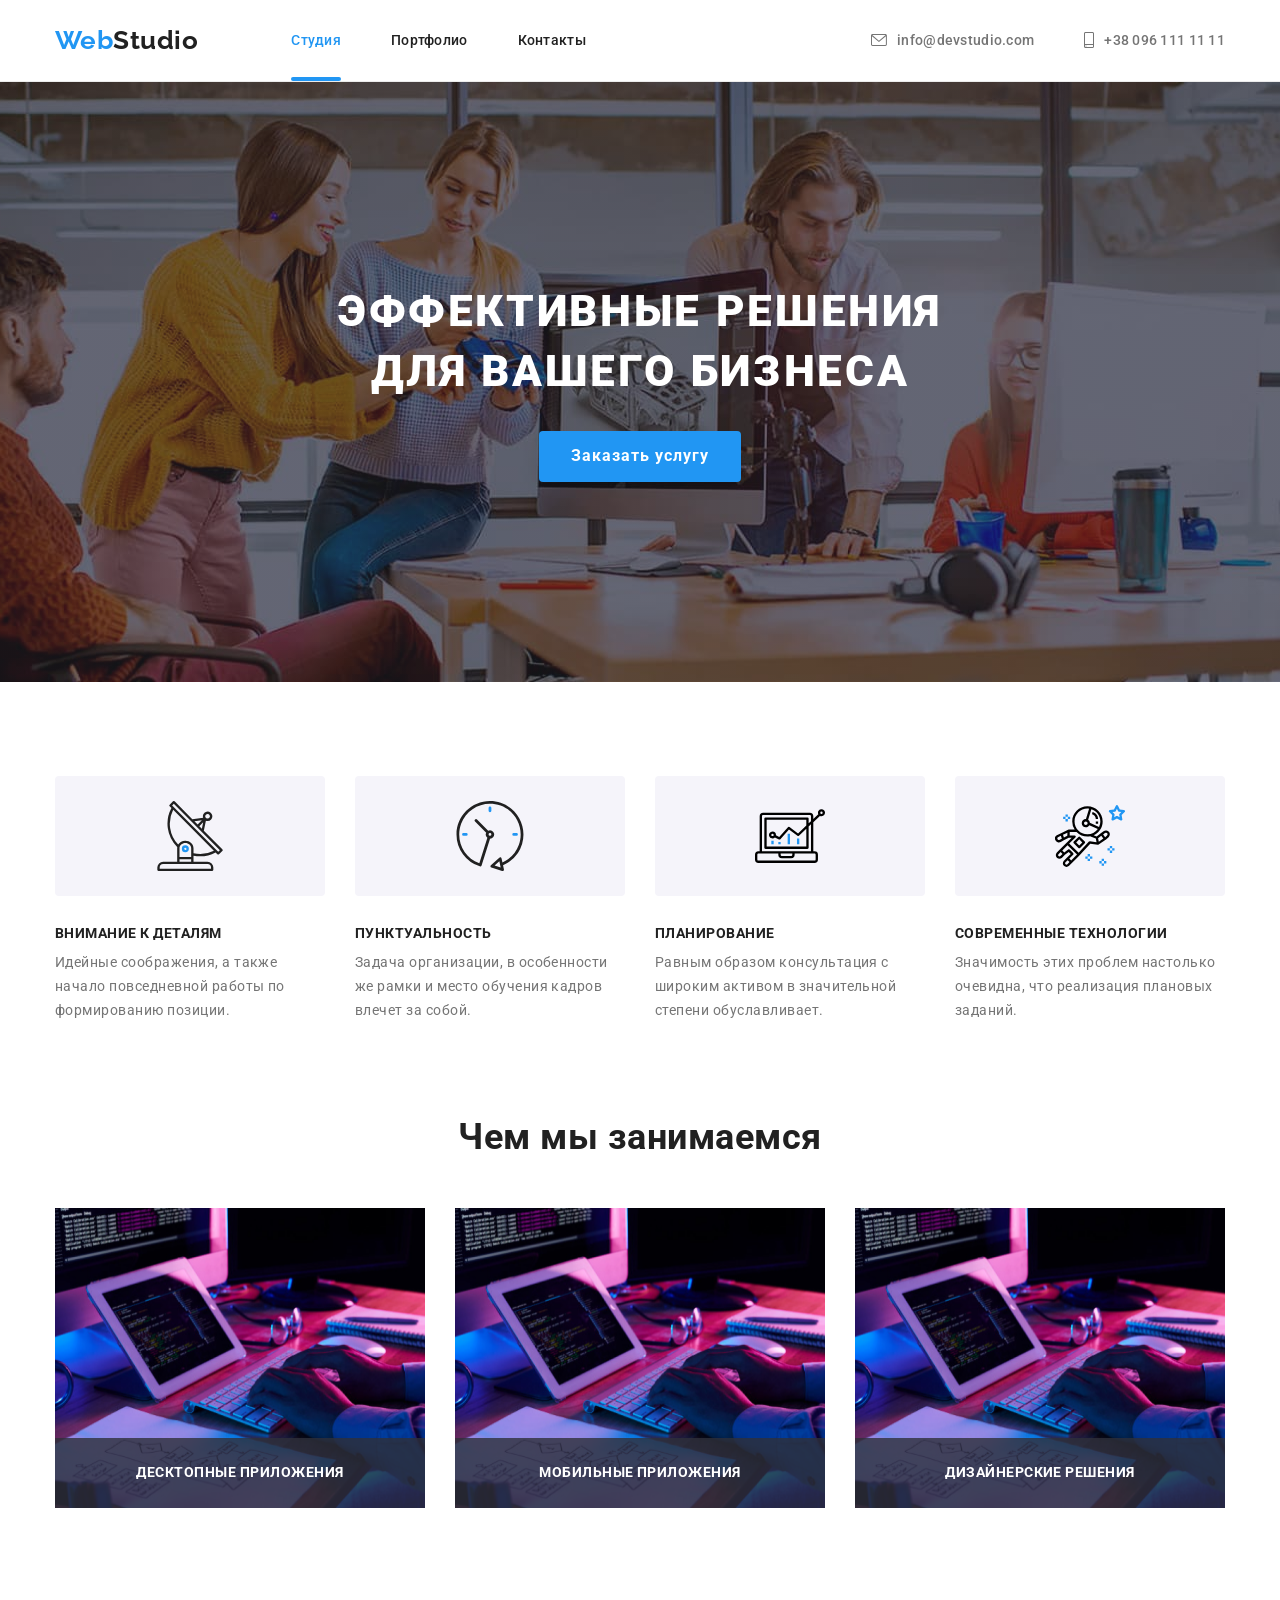
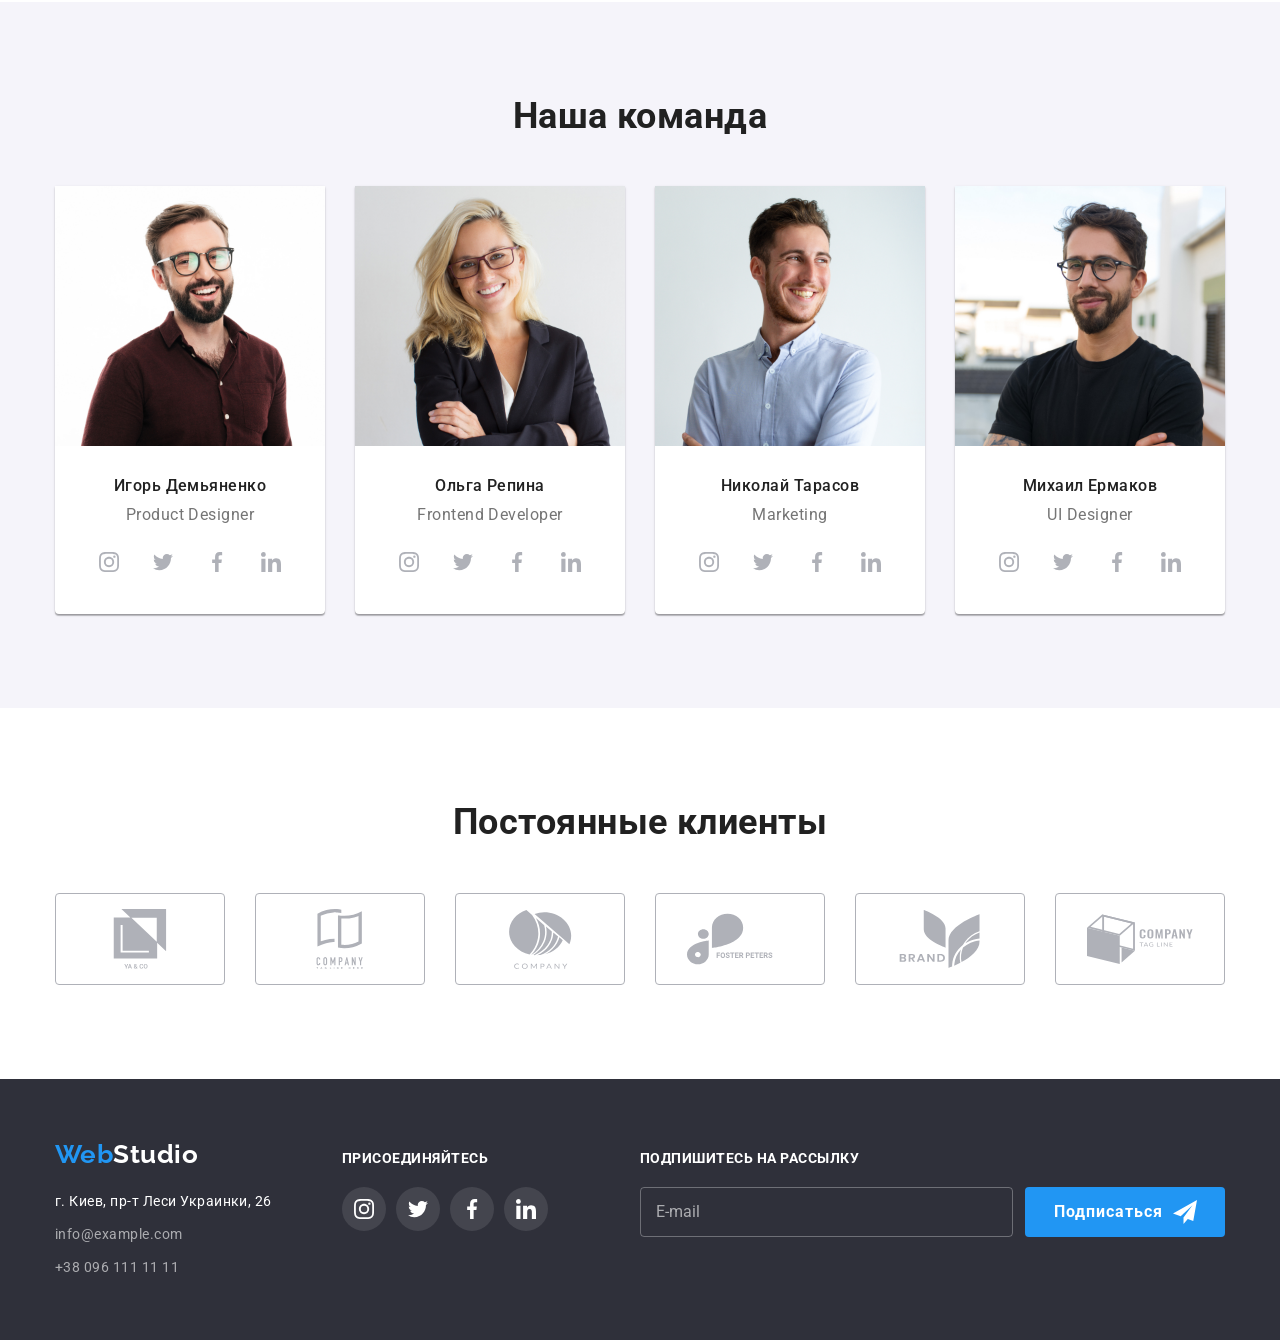
==== index.html @ 8e8881bb "Initial commit" ====
<!DOCTYPE html>
<html lang="ru">
  <head>
    <meta charset="UTF-8" />
    <meta http-equiv="X-UA-Compatible" content="IE=edge" />
    <meta name="viewport" content="width=device-width, initial-scale=1.0" />
    <title>Web Studio</title>
    <link rel="preconnect" href="https://fonts.googleapis.com" />
    <link rel="preconnect" href="https://fonts.gstatic.com" crossorigin />
    <link
      href="https://fonts.googleapis.com/css2?family=Raleway:wght@700&family=Roboto:wght@400;500;700;900&display=swap"
      rel="stylesheet"
    />
    <!-- Стили modern-normalize -->
    <link
      rel="stylesheet"
      href="https://cdnjs.cloudflare.com/ajax/libs/modern-normalize/1.1.0/modern-normalize.min.css"
      integrity="sha512-wpPYUAdjBVSE4KJnH1VR1HeZfpl1ub8YT/NKx4PuQ5NmX2tKuGu6U/JRp5y+Y8XG2tV+wKQpNHVUX03MfMFn9Q=="
      crossorigin="anonymous"
      referrerpolicy="no-referrer"
    />
    <!-- Мои стили -->
    <link rel="stylesheet" href="./css/styles.css" />
  </head>
  <body>
    <!-- Верхняя линия -->
    <header class="header">
      <div class="container top-line">
        <nav class="nav-list">
          <a href="./index.html" class="logo link"
            ><span class="logo-accent">Web</span>Studio</a
          >
          <ul class="site-nav">
            <li class="list site-nav-item">
              <a href="./index.html" target="_self" class="link-current link"
                >Студия</a
              >
            </li>
            <li class="list site-nav-item">
              <a href="./portfolio.html" target="_self" class="link link-text"
                >Портфолио</a
              >
            </li>
            <li class="list site-nav-item">
              <a href="" class="link link-text">Контакты</a>
            </li>
          </ul>
        </nav>

        <ul class="contact-list">
          <li class="list contact-item">
            <a href="mailto:info@devstudio.com" class="contact-link link">
              <svg class="contact-envelope">
                <use
                  href="./images/icons.svg/symbol-defs.svg#icon-envelope"
                ></use>
              </svg>
              info@devstudio.com</a
            >
          </li>
          <li class="list contact-item">
            <a href="tel:+380961111111" class="contact-link link">
              <svg class="contact-smartphone">
                <use
                  href="./images/icons.svg/symbol-defs.svg#icon-smartphone"
                ></use>
              </svg>
              +38 096 111 11 11</a
            >
          </li>
        </ul>
      </div>
    </header>

    <main>
      <!-- Герой -->
      <section class="hero">
        <div class="container">
          <h1 class="hero-title">
            Эффективные решения<br />
            для вашего бизнеса
          </h1>
          <button data-modal-open type="button" class="button-accent">
            Заказать услугу
          </button>
        </div>
      </section>

      <!-- Особенности -->
      <section class="feature section">
        <div class="container">
          <h2 class="visually-hidden" aria-hidden="true" tabindex="-1">
            Особенности
          </h2>

          <ul class="feature-list">
            <li class="list">
              <div class="feature-thumb">
                <svg class="feature-icon">
                  <use
                    href="./images/icons.svg/symbol-defs.svg#icon-antenna"
                  ></use>
                </svg>
              </div>
              <h3 class="feature-title">Внимание к деталям</h3>
              <p class="feature-text">
                Идейные соображения, а также начало повседневной работы по
                формированию позиции.
              </p>
            </li>
            <li class="list">
              <div class="feature-thumb">
                <svg class="feature-icon">
                  <use
                    href="./images/icons.svg/symbol-defs.svg#icon-clock"
                  ></use>
                </svg>
              </div>
              <h3 class="feature-title">Пунктуальность</h3>
              <p class="feature-text">
                Задача организации, в особенности же рамки и место обучения
                кадров влечет за собой.
              </p>
            </li>
            <li class="list">
              <div class="feature-thumb">
                <svg class="feature-icon">
                  <use
                    href="./images/icons.svg/symbol-defs.svg#icon-diagram"
                  ></use>
                </svg>
              </div>
              <h3 class="feature-title">Планирование</h3>
              <p class="feature-text">
                Равным образом консультация с широким активом в значительной
                степени обуславливает.
              </p>
            </li>
            <li class="list">
              <div class="feature-thumb">
                <svg class="feature-icon">
                  <use
                    href="./images/icons.svg/symbol-defs.svg#icon-astronaut"
                  ></use>
                </svg>
              </div>
              <h3 class="feature-title">Современные технологии</h3>
              <p class="feature-text">
                Значимость этих проблем настолько очевидна, что реализация
                плановых заданий.
              </p>
            </li>
          </ul>
        </div>
      </section>

      <!-- Чем мы занимаемся -->
      <section class="example section">
        <div class="container">
          <h2 class="section-title">Чем мы занимаемся</h2>
          <ul class="example-list">
            <li class="list example-thumbs">
              <div class="example-wrapper">
                <img
                  src="./images/programming.png"
                  alt="програмирование кода на компьютере"
                  width="370"
                  height="300"
                />
                <p class="example-txt">Десктопные приложения</p>
              </div>
            </li>

            <li class="list">
              <div class="example-wrapper">
                <img
                  src="./images/programming.png"
                  alt="програмирование кода на компьютере"
                  width="370"
                  height="300"
                />
                <p class="example-txt">Мобильные приложения</p>
              </div>
            </li>

            <li class="list">
              <div class="example-wrapper">
                <img
                  src="./images/programming.png"
                  alt="програмирование кода на компьютере"
                  width="370"
                  height="300"
                />
                <p class="example-txt">Дизайнерские решения</p>
              </div>
            </li>
          </ul>
        </div>
      </section>

      <!-- Наша команда -->
      <section class="team section">
        <div class="container">
          <h2 class="section-title">Наша команда</h2>
          <ul class="team-list">
            <li class="list team-item">
              <img
                src="./images/igor.jpg"
                alt="фото Игорь Демьяненко"
                width="270"
              />
              <div class="team-wrapper">
                <h3 class="team-title">Игорь Демьяненко</h3>
                <p lang="en" class="team-text">Product Designer</p>
                <ul class="social">
                  <li class="list social-list">
                    <a href="" class="link social-link" aria-label="instagram">
                      <svg class="social-icon">
                        <use
                          href="./images/icons.svg/symbol-defs.svg#icon-instagram"
                        ></use>
                      </svg>
                    </a>
                  </li>

                  <li class="list social-list">
                    <a href="" class="link social-link" aria-label="twitter">
                      <svg class="social-icon">
                        <use
                          href="./images/icons.svg/symbol-defs.svg#icon-twitter"
                        ></use>
                      </svg>
                    </a>
                  </li>

                  <li class="list social-list">
                    <a href="" class="link social-link" aria-label="facebook">
                      <svg class="social-icon">
                        <use
                          href="./images/icons.svg/symbol-defs.svg#icon-facebook"
                        ></use>
                      </svg>
                    </a>
                  </li>

                  <li class="list social-list">
                    <a href="" class="link social-link" aria-label="linkedin">
                      <svg class="social-icon">
                        <use
                          href="./images/icons.svg/symbol-defs.svg#icon-linkedin"
                        ></use>
                      </svg>
                    </a>
                  </li>
                </ul>
              </div>
            </li>

            <li class="list team-item">
              <img
                src="./images/olga.jpg"
                alt="фото Ольга Репина"
                width="270"
              />
              <div class="team-wrapper">
                <h3 class="team-title">Ольга Репина</h3>
                <p lang="en" class="team-text">Frontend Developer</p>
                <ul class="social">
                  <li class="list social-list">
                    <a href="" class="link social-link" aria-label="instagram">
                      <svg class="social-icon">
                        <use
                          href="./images/icons.svg/symbol-defs.svg#icon-instagram"
                        ></use>
                      </svg>
                    </a>
                  </li>

                  <li class="list social-list">
                    <a href="" class="link social-link" aria-label="twitter">
                      <svg class="social-icon">
                        <use
                          href="./images/icons.svg/symbol-defs.svg#icon-twitter"
                        ></use>
                      </svg>
                    </a>
                  </li>

                  <li class="list social-list">
                    <a href="" class="link social-link" aria-label="facebook">
                      <svg class="social-icon">
                        <use
                          href="./images/icons.svg/symbol-defs.svg#icon-facebook"
                        ></use>
                      </svg>
                    </a>
                  </li>

                  <li class="list social-list">
                    <a href="" class="link social-link" aria-label="linkedin">
                      <svg class="social-icon">
                        <use
                          href="./images/icons.svg/symbol-defs.svg#icon-linkedin"
                        ></use>
                      </svg>
                    </a>
                  </li>
                </ul>
              </div>
            </li>

            <li class="list team-item">
              <img
                src="./images/nikolay.jpg"
                alt="фото Николай Тарасов"
                width="270"
              />
              <div class="team-wrapper">
                <h3 class="team-title">Николай Тарасов</h3>
                <p lang="en" class="team-text">Marketing</p>
                <ul class="social">
                  <li class="list social-list">
                    <a href="" class="link social-link" aria-label="instagram">
                      <svg class="social-icon">
                        <use
                          href="./images/icons.svg/symbol-defs.svg#icon-instagram"
                        ></use>
                      </svg>
                    </a>
                  </li>

                  <li class="list social-list">
                    <a href="" class="link social-link" aria-label="twitter">
                      <svg class="social-icon">
                        <use
                          href="./images/icons.svg/symbol-defs.svg#icon-twitter"
                        ></use>
                      </svg>
                    </a>
                  </li>

                  <li class="list social-list">
                    <a href="" class="link social-link" aria-label="facebook">
                      <svg class="social-icon">
                        <use
                          href="./images/icons.svg/symbol-defs.svg#icon-facebook"
                        ></use>
                      </svg>
                    </a>
                  </li>

                  <li class="list social-list">
                    <a href="" class="link social-link" aria-label="linkedin">
                      <svg class="social-icon">
                        <use
                          href="./images/icons.svg/symbol-defs.svg#icon-linkedin"
                        ></use>
                      </svg>
                    </a>
                  </li>
                </ul>
              </div>
            </li>

            <li class="list team-item">
              <img
                src="./images/mihail.jpg"
                alt="фото Михаил Ермаков"
                width="270"
              />
              <div class="team-wrapper">
                <h3 class="team-title">Михаил Ермаков</h3>
                <p lang="en" class="team-text">UI Designer</p>
                <ul class="social">
                  <li class="list social-list">
                    <a href="" class="link social-link" aria-label="instagram">
                      <svg class="social-icon">
                        <use
                          href="./images/icons.svg/symbol-defs.svg#icon-instagram"
                        ></use>
                      </svg>
                    </a>
                  </li>

                  <li class="list social-list">
                    <a href="" class="link social-link" aria-label="twitter">
                      <svg class="social-icon">
                        <use
                          href="./images/icons.svg/symbol-defs.svg#icon-twitter"
                        ></use>
                      </svg>
                    </a>
                  </li>

                  <li class="list social-list">
                    <a href="" class="link social-link" aria-label="facebook">
                      <svg class="social-icon">
                        <use
                          href="./images/icons.svg/symbol-defs.svg#icon-facebook"
                        ></use>
                      </svg>
                    </a>
                  </li>

                  <li class="list social-list">
                    <a href="" class="link social-link" aria-label="linkedin">
                      <svg class="social-icon">
                        <use
                          href="./images/icons.svg/symbol-defs.svg#icon-linkedin"
                        ></use>
                      </svg>
                    </a>
                  </li>
                </ul>
              </div>
            </li>
          </ul>
        </div>
      </section>

      <!-- Нащи клиенты -->
      <section class="section">
        <div class="container">
          <h2 class="section-title">Постоянные клиенты</h2>
          <ul class="clients">
            <li class="list clients-list">
              <a href="" class="link clients-link">
                <svg class="clients-icon">
                  <use
                    href="./images/icons.svg/symbol-defs.svg#icon-client1"
                  ></use>
                </svg>
              </a>
            </li>
            <li class="list clients-list">
              <a href="" class="link clients-link">
                <svg class="clients-icon">
                  <use
                    href="./images/icons.svg/symbol-defs.svg#icon-client2"
                  ></use>
                </svg>
              </a>
            </li>
            <li class="list clients-list">
              <a href="" class="link clients-link">
                <svg class="clients-icon">
                  <use
                    href="./images/icons.svg/symbol-defs.svg#icon-client3"
                  ></use>
                </svg>
              </a>
            </li>
            <li class="list clients-list">
              <a href="" class="link clients-link">
                <svg class="clients-icon">
                  <use
                    href="./images/icons.svg/symbol-defs.svg#icon-client4"
                  ></use>
                </svg>
              </a>
            </li>
            <li class="list clients-list">
              <a href="" class="link clients-link">
                <svg class="clients-icon">
                  <use
                    href="./images/icons.svg/symbol-defs.svg#icon-client5"
                  ></use>
                </svg>
              </a>
            </li>
            <li class="list clients-list">
              <a href="" class="link clients-link">
                <svg class="clients-icon">
                  <use
                    href="./images/icons.svg/symbol-defs.svg#icon-client6"
                  ></use>
                </svg>
              </a>
            </li>
          </ul>
        </div>
      </section>
    </main>

    <!-- Подвал -->
    <footer class="footer footer-container">
      <div class="container footer-item">
        <div>
          <a href="./index.html" class="footer-logo link"
            ><span class="logo-accent">Web</span>Studio</a
          >
          <address>
            <span class="footer-text"> г. Киев, пр-т Леси Украинки, 26 </span>
            <ul class="email-tel-list">
              <li class="list">
                <a href="mailto:info@example.com" class="footer-email-tel link"
                  >info@example.com</a
                >
              </li>
              <li class="list">
                <a href="tel:+380961111111" class="footer-email-tel link"
                  >+38 096 111 11 11</a
                >
              </li>
            </ul>
          </address>
        </div>
        <div class="join">
          <b class="join-text">присоединяйтесь</b>
          <ul class="join-social">
            <li class="list join-list">
              <a href="" class="link join-link" aria-label="instagram">
                <svg class="join-icon">
                  <use
                    href="./images/icons.svg/symbol-defs.svg#icon-instagram"
                  ></use>
                </svg>
              </a>
            </li>
            <li class="list join-list">
              <a href="" class="link join-link" aria-label="twitter">
                <svg class="join-icon">
                  <use
                    href="./images/icons.svg/symbol-defs.svg#icon-twitter"
                  ></use>
                </svg>
              </a>
            </li>
            <li class="list join-list">
              <a href="" class="link join-link" aria-label="facebook">
                <svg class="join-icon">
                  <use
                    href="./images/icons.svg/symbol-defs.svg#icon-facebook"
                  ></use>
                </svg>
              </a>
            </li>
            <li class="list join-list">
              <a href="" class="link join-link" aria-label="linkedin">
                <svg class="join-icon">
                  <use
                    href="./images/icons.svg/symbol-defs.svg#icon-linkedin"
                  ></use>
                </svg>
              </a>
            </li>
          </ul>
        </div>

        <!-- Form footer -->

        <form class="sub-form">
          <div class="sub-container">
            <label for="mail" class="sub-send"> Подпишитесь на рассылку </label>
            <input
              class="sub-input"
              type="email"
              name="email"
              id="mail"
              placeholder="E-mail"
              required
            />
          </div>
          <button type="submit" class="send-btn">
            Подписаться
            <svg class="send-icon">
              <use
                href="./images/icons.svg/symbol-defs.svg#icon-form-send"
              ></use>
            </svg>
          </button>
        </form>
      </div>
    </footer>
    <!-- Модальное окно -->
    <div class="backdrop is-hidden" data-modal>
      <div class="modal">
        <button data-modal-close type="button" class="modal-btn">
          <svg class="modal-icon">
            <use
              href="./images/icons.svg/symbol-defs.svg#icon-close-modal"
            ></use>
          </svg>
        </button>
        <div class="modal-form">
          <b class="form-title">Оставьте свои данные, мы вам перезвоним</b>
          <form class="form-contacts">
            <label class="form-label" for="username">Имя</label>
            <div class="input-wrapper">
              <input
                class="form-input"
                type="text"
                name="username"
                id="username"
                placeholder=" "
              />

              <svg class="form-icon">
                <use
                  href="./images/icons.svg/symbol-defs.svg#icon-form-person"
                ></use>
              </svg>
            </div>

            <label class="form-label" for="tel">Телефон</label>
            <div class="input-wrapper">
              <input
                class="form-input"
                type="tel"
                name="tel"
                id="tel"
                placeholder=" "
                required
              />
              <svg class="form-icon">
                <use
                  href="./images/icons.svg/symbol-defs.svg#icon-form-phone"
                ></use>
              </svg>
            </div>

            <label class="form-label" for="email">
              <span class="form-text">Почта</span>
            </label>
            <div class="input-wrapper">
              <input
                class="form-input"
                type="email"
                name="email"
                id="email"
                placeholder=" "
                required
              />
              <svg class="form-icon">
                <use
                  href="./images/icons.svg/symbol-defs.svg#icon-form-email"
                ></use>
              </svg>
            </div>

            <label class="form-label" for="comment">
              <span class="form-text">Комментарий</span>
            </label>
            <textarea
              class="form-textarea"
              name="comment"
              rows="5"
              id="comment"
              placeholder="Введите текст"
            ></textarea>

            <label class="form-check">
              <input class="checkbox" type="checkbox" name="contract" />
              <span class="form-icon-check">
                <svg class="icon-check">
                  <use
                    href="./images/icons.svg/symbol-defs.svg#icon-form-check"
                  ></use>
                </svg>
              </span>
              <span class="form-contract">
                Соглашаюсь с рассылкой и принимаю
                <a class="form-link" href="" target="_blank"
                  >Условия договора</a
                >
              </span>
            </label>

            <button class="button-accent" type="submit">Отправить</button>
          </form>
        </div>
      </div>
    </div>

    <script src="./js/modal.js"></script>
  </body>
</html>
---- css/styles.css ----
/* Переменные стилей - цвет */
:root {
  --primary-text-color: #212121;
  --secondary-text-color: #757575;
  --border-project-color: #eeeeee;
  /* Цвет КНОПКИ */
  --accent-color: #2196f3;
  --button-color: #f5f4fa;
  --secondary-btn-color: #188ce8;
  --primary-white-color: #ffffff;
  /* Цвет фон ГЕРОЙ и ФУТЕР */
  --footer-bg-color: #2f303a;
  --firsty-bg-color: rgba(47, 48, 58, 0.4);
  --secondary-bg-color: #c4c4c4;
  /* Цвет тел и почта ФУТЕР */
  --telemail-footer-color: rgba(255, 255, 255, 0.6);
  --form-footer-color: rgba(255, 255, 255, 0.3);
  /*  Цвет соцситей */
  --firsty-social-color: #afb1b8;
  --footer-social-color: rgba(255, 255, 255, 0.1);
  /* Цвет фон оверлей */
  --overlay-color: rgba(33, 150, 243, 0.9);
  /* Цвет бекдропа */
  --backdrop-color: rgba(0, 0, 0, 0.2);
  /* Цвет текст в ФОРМЕ */
  --text-form-color: rgba(117, 117, 117, 0.5);
  --border-form-color: rgba(33, 33, 33, 0.2);

  /* Переходы ховер фокус */
  --transition: 250ms cubic-bezier(0.4, 0, 0.2, 1);
  
}

/* Raleway    bold-700
   Roboto     normal-400    500;    bold-700     900  */

body {
  background-color: var(--primary-white-color);
  color: var(--primary-text-color);
  /* УБРАТЬ */
  /* width: 1500px;
  margin-left: auto;
  margin-right: auto;
  outline: 5px solid black; */

  font-family: Roboto, sans-serif;
  letter-spacing: 0.03em;
}

/* Глобальный сброс стилей заголовка и списков */
h1,
h2,
h3,
h4,
h5,
h6,
p {
  margin: 0;
}
ul {
  margin: 0;
  padding-left: 0;
  /* line-height: 0; */
}
img {
  display: block;
  /* max-width: 100%; */
}
/* Общие стили containe и section */
.container {
  width: 1200px;
  margin-left: auto;
  margin-right: auto;
  padding-left: 15px;
  padding-right: 15px;
  /* outline: 2px solid greenyellow; */
}

.section {
  padding-top: 94px;
  padding-bottom: 94px;
}
/* Скрытие ПРАВИЛЬНОЕ*/
.visually-hidden {
  position: absolute;
  white-space: nowrap;
  width: 1px;
  height: 1px;
  overflow: hidden;
  border: 0;
  padding: 0;
  clip: rect(0 0 0 0);
  clip-path: inset(50%);
  margin: -1px;
}

/* Верхняя линия */
.header {
  border-bottom: 1px solid #ececec;
}

.top-line {
  display: flex;
  align-items: center;
}

/* Лого */
.logo {
  display: block;
  color: var(--primary-text-color);
  font-family: Raleway, sans-serif;
  font-weight: bold;
  font-size: 26px;
  line-height: 1.2;
}

.logo-accent {
  color: var(--accent-color);
}

/* Навигация */
.nav-list {
  display: flex;
  align-items: center;
}

.site-nav {
  display: flex;
  margin-left: 93px;
  padding-left: 0;
}

.site-nav-item:not(:last-child) {
  margin-right: 50px;
}

.link {
  text-decoration: none;
}

.link-text {
  display: block;
  padding-top: 32px;
  padding-bottom: 32px;

  color: var(--primary-text-color);
  font-weight: 500;
  font-size: 14px;
  line-height: 1.2;
  letter-spacing: 0.02em;

  transition: color var(--transition);
}

.link-text:hover,
.link-text:focus {
  color: var(--accent-color);
}

.site-nav .link-current {
  display: block;
  padding-top: 32px;
  padding-bottom: 32px;

  background-color: var(--primary-white-color);
  color: var(--accent-color);

  font-weight: 500;
  font-size: 14px;
  line-height: 1.2;
  letter-spacing: 0.02em;
}

.link-current {
  position: relative;
}

.link-current::after {
  position: absolute;
  content: "";
  height: 4px;
  width: 100%;
  background-color: var(--accent-color);
  border-radius: 2px;
  left: 0;
  bottom: 0;
}

.list {
  list-style: none;
}

/* Контакты ШАПКА */
/* .contact {
  margin-right: 0;
  margin-left: auto;
} */

.contact-list {
  display: flex;
  margin-right: 0;
  margin-left: auto;
}

.contact-list .contact-item + .contact-item {
  margin-left: 50px;
}

.contact-link {
  display: flex;
  padding-top: 32px;
  padding-bottom: 32px;
  margin-left: 0;
  align-items: center;

  color: var(--secondary-text-color);
  font-weight: 500;
  font-size: 14px;
  line-height: 1.2;
  letter-spacing: 0.02em;
  justify-content: center;

  transition: color var(--transition);
}

.contact-envelope {
  width: 16px;
  height: 12px;
  margin-right: 10px;

  fill: currentColor;
}

.contact-smartphone {
  width: 10px;
  height: 16px;
  margin-right: 10px;

  fill: currentColor;
}

.contact-link:hover,
.contact-link:focus {
  color: var(--accent-color);
}

/* Герой */

.hero {
  text-align: center;
  padding-top: 200px;
  padding-bottom: 200px;

  max-width: 1600px;
  margin-left: auto;
  margin-right: auto;
  background-color: var(--secondary-bg-color);
  background-image: linear-gradient(
      to right,
      var(--firsty-bg-color),
      var(--firsty-bg-color)
    ),
    url(../images/Img.jpg);
  background-repeat: no-repeat;
  background-position: center;
}

.hero-title {
  display: block;
  margin-bottom: 30px;

  color: var(--primary-white-color);
  font-weight: 900;
  font-size: 44px;
  line-height: 1.36;
  letter-spacing: 0.06em;
  text-transform: uppercase;
}

.button-accent {
  display: inline-block;
  min-width: 200px;
  margin-left: auto;
  margin-right: auto;
  padding: 10px 32px;

  background-color: var(--accent-color);
  border: 0 solid transparent;
  box-shadow: 0px 4px 4px rgba(0, 0, 0, 0.15);
  border-radius: 4px;
  color: var(--primary-white-color);
  font-family: inherit;
  /* text-align: center; */
  cursor: pointer;
  font-weight: 700;
  font-size: 16px;
  line-height: 1.88;
  letter-spacing: 0.06em;

  transition: background-color var(--transition);
  
}

.button-accent:hover,
.button-accent:focus {
  background-color: var(--secondary-btn-color);
}

/* Особенности */
.feature-list {
  display: flex;
}

.feature-thumb {
  display: flex;
  height: 120px;
  background-color: var(--button-color);

  justify-content: center;
  align-items: center;
  margin-bottom: 30px;
  border-radius: 4px;
}

.feature-icon {
  width: 70px;
  height: 70px;
}

.feature-title {
  max-width: 270px;
  margin-bottom: 10px;
  color: var(--primary-text-color);
  font-weight: bold;
  font-size: 14px;
  line-height: 1.14;
  text-transform: uppercase;
}
.feature-text {
  max-width: 270px;
  color: var(--secondary-text-color);
  font-size: 14px;
  line-height: 1.71;
}
.feature-list .list + .list {
  margin-left: 30px;
}
/* Чем мы занимаемся */

.example {
  padding-top: 0;
}

.section-title {
  display: block;
  margin-bottom: 50px;
  color: var(--primary-text-color);
  font-weight: bold;
  font-size: 36px;
  line-height: 1.12;
  text-align: center;
}

.example-list {
  display: flex;
}

.example-list .list + .list {
  margin-left: 30px;
}

.example-wrapper {
  position: relative;
}

.example-txt {
  position: absolute;
  left: 0;
  bottom: 0;
  width: 100%;
  padding: 27px;
  background: rgba(47, 48, 58, 0.8);

  font-weight: 700;
  font-size: 14px;
  line-height: 1.14;
  text-align: center;
  text-transform: uppercase;

  color: var(--primary-white-color);
}

/* Наща команда */
.team {
  background-color: var(--button-color);
}

.team-list {
  display: flex;
}

.team-item {
  background-color: var(--primary-white-color);
  box-shadow: 0px 1px 3px rgba(0, 0, 0, 0.12), 0px 1px 1px rgba(0, 0, 0, 0.14),
    0px 2px 1px rgba(0, 0, 0, 0.2);
  border-radius: 0px 0px 4px 4px;
}

.team-wrapper {
  padding-top: 30px;
  padding-bottom: 30px;
}

.team-title {
  text-align: center;
  margin-bottom: 10px;

  color: var(--primary-text-color);
  font-weight: 500;
  font-size: 16px;
  line-height: 1.2;
}
.team-text {
  text-align: center;
  color: var(--secondary-text-color);
  font-size: 16px;
  line-height: 1.2;
  margin-bottom: 16px;
}
.team-list .team-item + .team-item {
  margin-left: 30px;
}

.social {
  display: flex;
  justify-content: center;
}

.social-list:not(:last-child) {
  margin-right: 10px;
}

.social-link {
  display: flex;
  color: var(--firsty-social-color);
  width: 44px;
  height: 44px;

  border-radius: 50%;

  justify-content: center;
  align-items: center;
  /* outline: 2px solid greenyellow; */

  transition: color var(--transition), background-color var(--transition);
}

.social-link:hover,
.social-link:focus {
  color: var(--primary-white-color);
  background-color: var(--accent-color);
}

.social-icon {
  display: flex;
  width: 20px;
  height: 20px;

  fill: currentColor;
}

/* Наши клиенты */
.clients {
  display: flex;
  justify-content: center;
}

.clients-link {
  display: flex;
  width: 170px;
  height: 92px;

  justify-content: center;
  align-items: center;

  border: 1px solid var(--firsty-social-color);
  border-radius: 4px;

  color: var(--firsty-social-color);

  transition: color var(--transition), border-color var(--transition);
}

.clients-link:hover,
.clients-link:focus {
  border-color: var(--accent-color);
  color: var(--accent-color);
}

.clients-icon {
  display: flex;
  width: 106px;
  height: 60px;
  fill: currentColor;
}

.clients .clients-list + .clients-list {
  margin-left: 30px;
}

/* Футер */
.footer {
  background-color: var(--footer-bg-color);

  padding-top: 60px;
  padding-bottom: 60px;
}

.footer-container {
  display: flex;

}

.footer-item {
  display: flex;
  align-items: baseline;
}

.footer-logo {
  display: block;
  margin-bottom: 20px;
  color: var(--primary-white-color);
  font-family: Raleway;
  font-weight: bold;
  font-size: 26px;
  line-height: 1.2;
}

.footer-text {
  display: block;
  margin-bottom: 9px;
  color: var(--primary-white-color);
  font-family: Roboto;
  font-style: normal;
  font-size: 14px;
  line-height: 1.71;
}

.footer-email-tel {
  color: var(--telemail-footer-color);

  font-style: normal;
  font-size: 14px;
  line-height: 1.71;

  transition: color var(--transition);
}

.footer-email-tel:hover,
.footer-email-tel:focus {
  color: var(--accent-color);
}

.email-tel-list .list:not(:last-child) {
  margin-bottom: 9px;
}
.join {
  margin-left: 70px;
}

.join-text {
  display: block;
  margin-bottom: 20px;

  color: var(--primary-white-color);

  font-weight: bold;
  font-size: 14px;
  line-height: 1.14;
  text-transform: uppercase;
}

.join-social {
  display: flex;
}

.join-list:not(:last-child) {
  margin-right: 10px;
}

.join-link {
  display: flex;
  width: 44px;
  height: 44px;

  justify-content: center;
  align-items: center;

  color: var(--primary-white-color);
  background-color: var(--footer-social-color);
  border-radius: 50%;
  /* outline: 2px solid greenyellow; */

  transition: background-color var(--transition);
}

.join-link:hover,
.join-link:focus {
  background-color: var(--accent-color);
}

.join-icon {
  display: flex;
  width: 20px;
  height: 20px;
  fill: currentColor;
}

/* ПОРТФОЛИО */

/* Кнопки */
.project-btn {
  margin-bottom: 50px;
}

.button-list {
  display: flex;
  justify-content: center;
}

.button-list .button-item + .button-item {
  margin-left: 8px;
}

.button {
  display: block;
  padding: 6px 22px;
  border-radius: 4px;
  border: transparent;

  cursor: pointer;
  background-color: var(--button-color);
  color: var(--primary-text-color);
  font-family: inherit;
  font-weight: 500;
  font-size: 16px;
  line-height: 1.62;
  letter-spacing: 0.03em;

  transition: color var(--transition), background-color var(--transition), box-shadow var(--transition);
}

.button:hover,
.button:focus {
  background-color: var(--accent-color);
  color: var(--primary-white-color);
  box-shadow: 0px 3px 1px rgba(0, 0, 0, 0.1), 0px 1px 2px rgba(0, 0, 0, 0.08),
    0px 2px 2px rgba(0, 0, 0, 0.12);
}

/* Проекты */
.project-list {
  display: flex;
  flex-wrap: wrap;
  padding: 0;
  margin: 0;
  margin-left: -30px;
  margin-bottom: -30px;
}

.project-list > .project-item {
  margin-left: 30px;
  margin-bottom: 30px;
  flex-basis: calc(100% / 3 - 30px);
  /* outline: 2px solid greenyellow; */
}

.project-link {
  display: block;
  transition: box-shadow var(--transition);
}

.project-link:hover,
.project-link:focus {
  box-shadow: 0px 1px 1px rgba(0, 0, 0, 0.12), 0px 4px 4px rgba(0, 0, 0, 0.06),
    1px 4px 6px rgba(0, 0, 0, 0.16);
}

.project-wrapper {
  position: relative;
  overflow: hidden;
}

.project-descrip {
  display: flex;
  align-items: center;
  justify-content: center;
  padding: 24px;
  position: absolute;
  width: 100%;
  height: 100%;
  top: 0;
  left: 0;
  background: var(--overlay-color);

  font-style: normal;
  font-weight: 400;
  font-size: 18px;
  line-height: 1.56;
  /* or 156% */
  color: #ffffff;

  transform: translateY(100%);
  transition: transform var(--transition);
}

.project-item:hover .project-descrip,
.project-item:focus .project-descrip {
  transform: translateY(0%);
}

.project-content {
  padding: 20px 24px;
  border: 1px solid var(--border-project-color);
  border-top: 0;
}

.project-title {
  margin-bottom: 4px;

  color: var(--primary-text-color);
  font-weight: bold;
  font-size: 18px;
  line-height: 2;
  letter-spacing: 0.06em;
}
.project-text {
  color: var(--secondary-text-color);
  font-size: 16px;
  line-height: 1.87;
}


/* Модальное окно */

.backdrop {
  position: fixed;
  top: 0;
  left: 0;
  width: 100vw;
  height: 100vh;

  background-color: var(--backdrop-color);
  opacity: 1;

  transition: opacity var(--transition);
}

.backdrop.is-hidden {
  opacity: 0;
  pointer-events: none;
}

.backdrop.is-hidden .modal {
  transform: translate(-60%, -60%) scale(0.8);
}

.modal {
  position: absolute;
  top: 50%;
  left: 50%;
  transform: translate(-50%, -50%) scale(1);
  
  width: 528px;
  height: 581px;
  background-color: var(--primary-white-color);
  
  transition: transform var(--transition);
}

.modal-btn {
  position: absolute;
  top: 8px;
  right: 8px;

  padding: 0;
  background: var(--primary-white-color);
  cursor: pointer;
  /* filter: drop-shadow(0px 4px 4px rgba(0, 0, 0, 0.25)); */
  border-radius: 50%;
  border: 1px solid rgba(0, 0, 0, 0.1);

  width: 30px;
  height: 30px;

  transition: fill var(--transition);
}

.modal-icon {
  width: 11px;
  height: 11px;
}

.modal-btn:hover,
.modal-btn:focus {
  fill: var(--accent-color);
}

.form-contacts {
 display: flex;
 flex-direction: column;
}


/* Форма в модалке */

.modal-form {
  padding: 40px;
}

.form-title {
  display: block;
  text-align: center;
  margin-bottom: 12px;

  font-weight: 700;
  font-size: 20px;
  line-height: 1.15;

  color: var(--primary-text-color);
}

.form-label {
  margin-bottom: 4px;

  font-weight: 400;
  font-size: 12px;
  line-height: 1.17;
  letter-spacing: 0.01em;
  color: var(--secondary-text-color);
}

.input-wrapper {
  position: relative;
  margin-bottom: 10px;
}

.form-input {
  width: 100%;
  height: 40px;
  padding-left: 42px;

  border: 1px solid var(--border-form-color);
  border-radius: 4px;
  outline: transparent;

  transition: border-color var(--transition);
}

.form-input:hover,
.form-input:focus,
.form-input:not(:placeholder-shown),
.form-textarea:hover,
.form-textarea:focus,
.form-textarea:not(:placeholder-shown) {
  border-color: var(--accent-color);
}

.form-input:hover + .form-icon,
.form-input:focus + .form-icon,
.form-input:not(:placeholder-shown) + .form-icon{
  fill: var(--accent-color);
}

.form-icon {
  position: absolute;
  top: 50%;
  left: 15px;

  width: 18px;
  height: 18px;

  fill: var(--primary-text-color);
  transform: translateY(-50%);
  transition: fill var(--transition);
}
  
.form-textarea {
  width: 100%;
  height: 120px;
  padding: 12px 16px;
  
  resize: none;
  margin-bottom: 20px;

  border: 1px solid var(--border-form-color);
  border-radius: 4px;
  outline: transparent;

  transition: border-color var(--transition)
}

.form-textarea::placeholder {
  font-weight: 400;
  font-size: 12px;
  line-height: 1.17;
  letter-spacing: 0.01em;

  color: var(--text-form-color);
  
}

.form-check {
  position: relative;

  margin-bottom: 30px;
  display: flex;
  align-items: center;
  justify-content: space-evenly;
}

.checkbox {
  position: relative;
  top: 0;
  white-space: nowrap;
  width: 1px;
  height: 1px;
  overflow: hidden;
  border: 0;
  padding: 0;
  clip: rect(0 0 0 0);
  clip-path: inset(50%);
  margin: -1px;   
}

.form-contract {
  display: block;
  text-align: center;

  font-weight: 400;
  font-size: 14px;
  line-height: 1.71;

  padding-left: 18px;
  
  color: var(--secondary-text-color);
}

.form-icon-check {
  position: absolute;
  top: 50%;
  left: 14px;
  display: flex;
  align-items: center;

  width: 16px;
  height: 15px;
  border: 2px solid var(--primary-text-color);
  border-radius: 2px;
  background-size: contain;

  transform: translateY(-50%);
  transition: background-color var(--transition), border-color var(--transition);
}

.checkbox:checked + .form-icon-check {
  background-color: var(--accent-color);
  border-color: transparent;
}

.icon-check {
  width: 16px;
  height: 15px;
  fill: var(--primary-white-color);
}

.form-link {
  color: var(--accent-color);
}
/* Рассылка ФУТЕР */

.sub-form {
  display: flex;
  align-items: flex-end;
  width: calc(100% / 2);
  margin-left: auto;
}

.sub-container {
  display: flex;
  flex-direction: column;
  width: 100%;
  margin-right: 12px;
}

.sub-send {
  margin-bottom: 20px;
  
  color: var(--primary-white-color);
  
  font-weight: bold;
  font-size: 14px;
  line-height: 1.14;
  text-transform: uppercase;
}

.sub-input {
  padding: 15px;

  border: 1px solid var(--form-footer-color);
  border-radius: 4px;
  outline: transparent;
  background-color: transparent;
}

.sub-input::placeholder {
  font-style: normal;
  font-size: 16px;
  line-height: 1.25;

  color: var(--telemail-footer-color);
}

.sub-input:not(:placeholder-shown) {
  color: var(--primary-white-color);
}

.send-btn {
  display: flex;
  align-items: center;
  padding: 10px 28px 10px 29px;

  
  background-color: var(--accent-color);
  border: 0 solid transparent;
  border-radius: 4px;
  color: var(--primary-white-color);
  font-family: inherit;
  /* text-align: center; */
  cursor: pointer;
  font-weight: 700;
  font-size: 16px;
  line-height: 1.88;
  letter-spacing: 0.06em;
  
  transition: background-color var(--transition);
  }
  
  .send-btn:hover,
  .send-btn:focus {
    background-color: var(--secondary-btn-color);
  }

  .send-icon {
  width: 24px;
  height: 24px;
  fill: var(--primary-white-color);
  margin-left: 10px;
  }
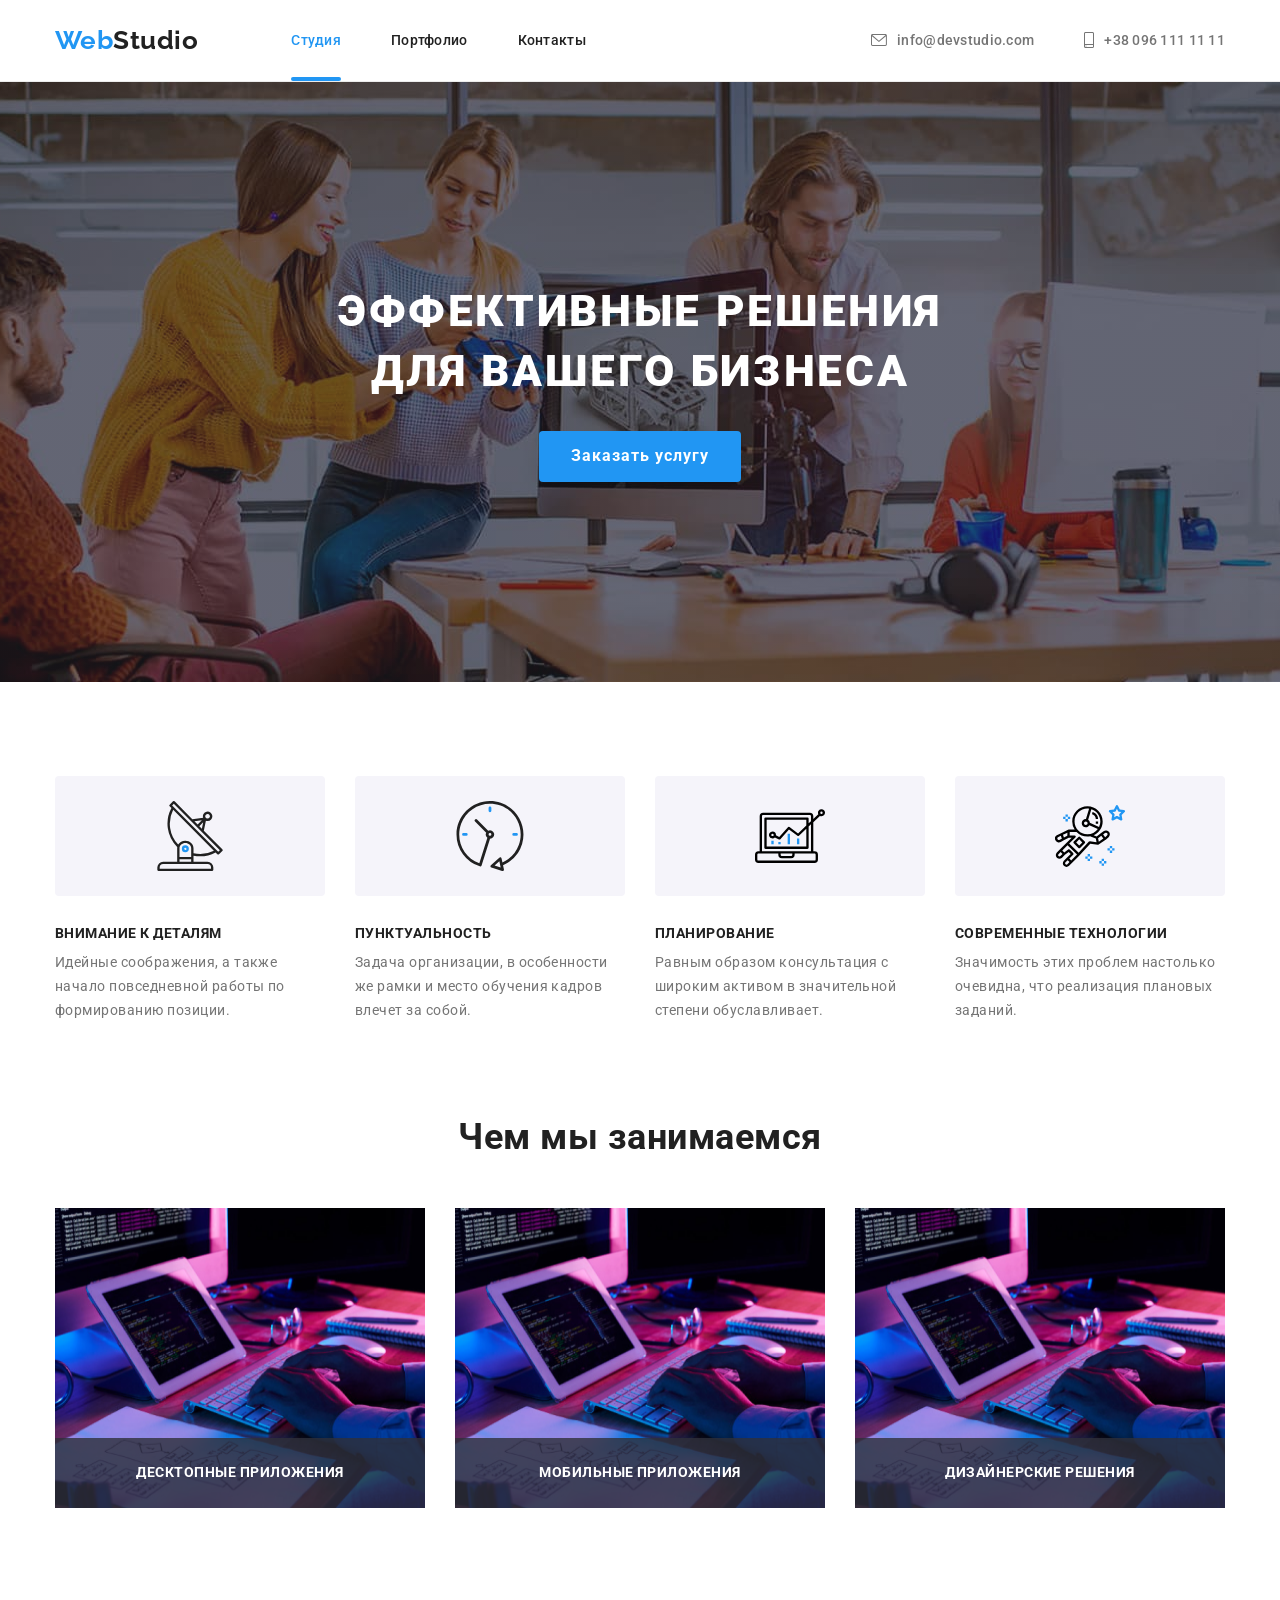
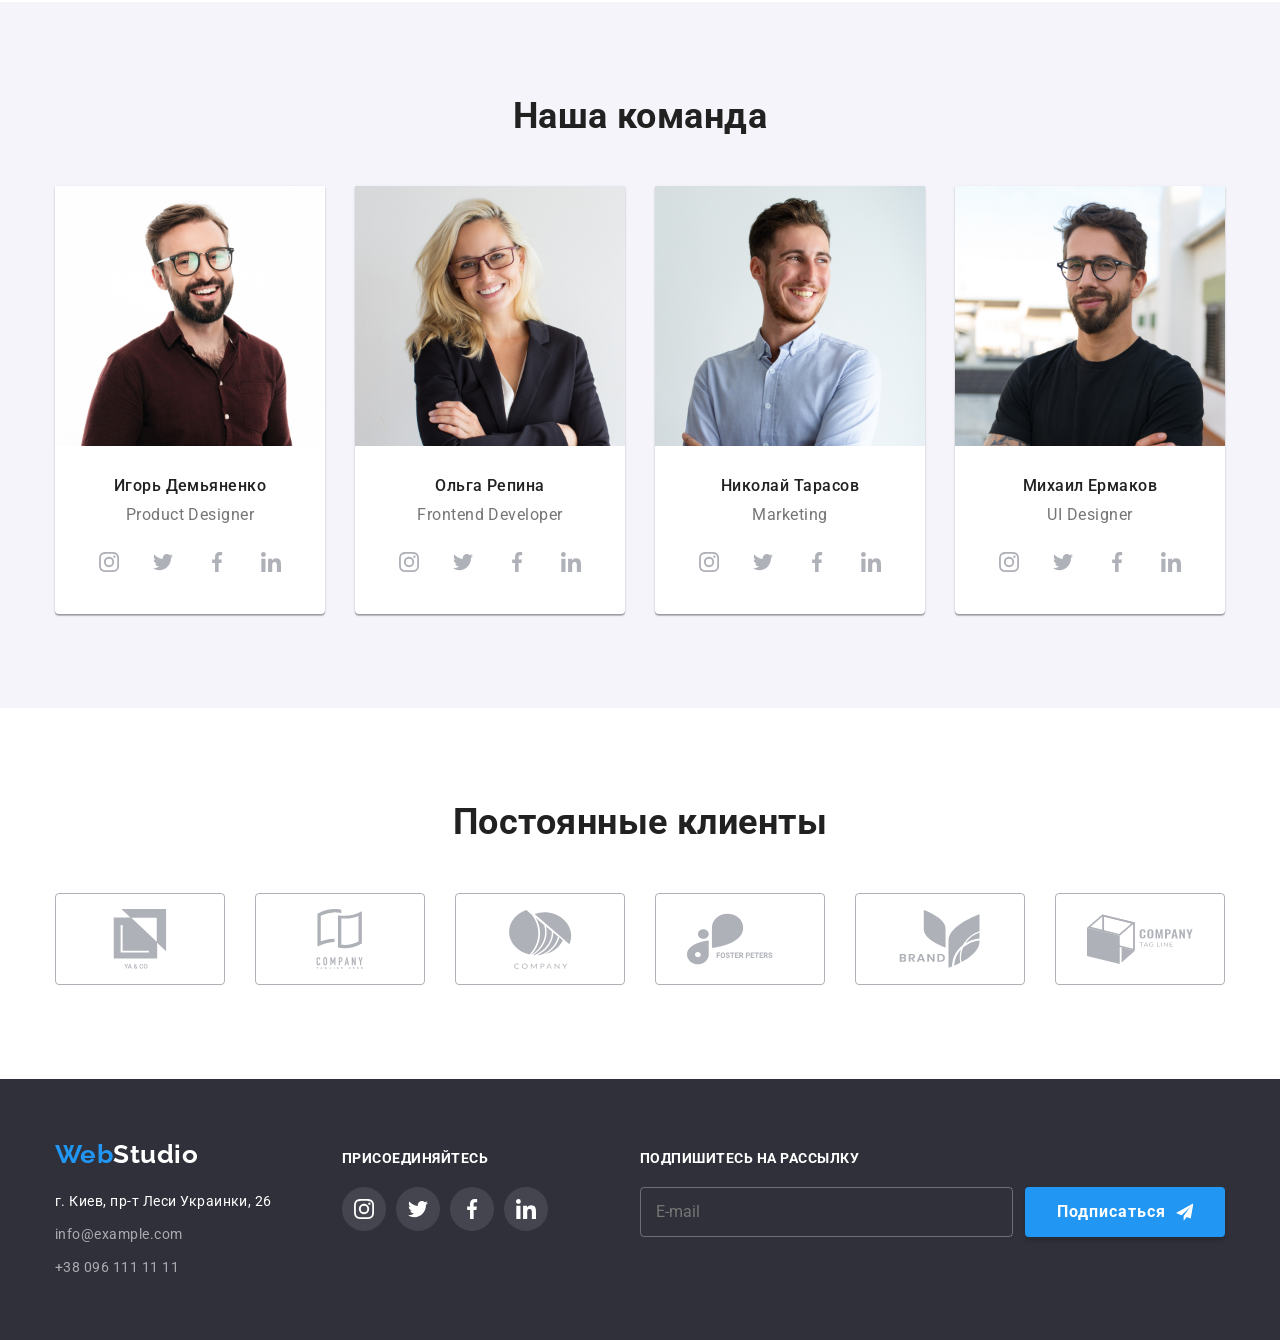
==== commit 9821b162: "БЭМ полностью" ====
--- a/index.html
+++ b/index.html
@@ -25,32 +25,38 @@
   <body>
     <!-- Верхняя линия -->
     <header class="header">
-      <div class="container top-line">
-        <nav class="nav-list">
-          <a href="./index.html" class="logo link"
-            ><span class="logo-accent">Web</span>Studio</a
+      <div class="container header__wrappe">
+        <nav class="nav">
+          <a href="./index.html" class="logo logo--dark link"
+            ><span class="logo logo--accent">Web</span>Studio</a
           >
-          <ul class="site-nav">
-            <li class="list site-nav-item">
-              <a href="./index.html" target="_self" class="link-current link"
+          <ul class="nav__list">
+            <li class="list nav__item">
+              <a
+                href="./index.html"
+                target="_self"
+                class="nav_link nav__link--current link"
                 >Студия</a
               >
             </li>
-            <li class="list site-nav-item">
-              <a href="./portfolio.html" target="_self" class="link link-text"
+            <li class="list nav__item">
+              <a href="./portfolio.html" target="_self" class="nav_link link"
                 >Портфолио</a
               >
             </li>
-            <li class="list site-nav-item">
-              <a href="" class="link link-text">Контакты</a>
+            <li class="list nav__item">
+              <a href="" class="nav_link link">Контакты</a>
             </li>
           </ul>
         </nav>
 
-        <ul class="contact-list">
-          <li class="list contact-item">
-            <a href="mailto:info@devstudio.com" class="contact-link link">
-              <svg class="contact-envelope">
+        <ul class="header-contact__list">
+          <li class="list header-contact__item">
+            <a
+              href="mailto:info@devstudio.com"
+              class="header-contact__link link"
+            >
+              <svg class="header-contact__icon header-contact__icon--envelope">
                 <use
                   href="./images/icons.svg/symbol-defs.svg#icon-envelope"
                 ></use>
@@ -58,9 +64,11 @@
               info@devstudio.com</a
             >
           </li>
-          <li class="list contact-item">
-            <a href="tel:+380961111111" class="contact-link link">
-              <svg class="contact-smartphone">
+          <li class="list header-contact__item">
+            <a href="tel:+380961111111" class="header-contact__link link">
+              <svg
+                class="header-contact__icon header-contact__icon--smartphone"
+              >
                 <use
                   href="./images/icons.svg/symbol-defs.svg#icon-smartphone"
                 ></use>
@@ -76,11 +84,11 @@
       <!-- Герой -->
       <section class="hero">
         <div class="container">
-          <h1 class="hero-title">
+          <h1 class="hero__title">
             Эффективные решения<br />
             для вашего бизнеса
           </h1>
-          <button data-modal-open type="button" class="button-accent">
+          <button data-modal-open type="button" class="btn">
             Заказать услугу
           </button>
         </div>
@@ -93,59 +101,59 @@
             Особенности
           </h2>
 
-          <ul class="feature-list">
-            <li class="list">
-              <div class="feature-thumb">
-                <svg class="feature-icon">
+          <ul class="feature__list">
+            <li class="feature__item list">
+              <div class="feature__thumb">
+                <svg class="feature__icon">
                   <use
                     href="./images/icons.svg/symbol-defs.svg#icon-antenna"
                   ></use>
                 </svg>
               </div>
-              <h3 class="feature-title">Внимание к деталям</h3>
-              <p class="feature-text">
+              <h3 class="feature__subtitle">Внимание к деталям</h3>
+              <p class="feature__description">
                 Идейные соображения, а также начало повседневной работы по
                 формированию позиции.
               </p>
             </li>
-            <li class="list">
-              <div class="feature-thumb">
-                <svg class="feature-icon">
+            <li class="feature__item list">
+              <div class="feature__thumb">
+                <svg class="feature__icon">
                   <use
                     href="./images/icons.svg/symbol-defs.svg#icon-clock"
                   ></use>
                 </svg>
               </div>
-              <h3 class="feature-title">Пунктуальность</h3>
-              <p class="feature-text">
+              <h3 class="feature__subtitle">Пунктуальность</h3>
+              <p class="feature__description">
                 Задача организации, в особенности же рамки и место обучения
                 кадров влечет за собой.
               </p>
             </li>
-            <li class="list">
-              <div class="feature-thumb">
-                <svg class="feature-icon">
+            <li class="feature__item list">
+              <div class="feature__thumb">
+                <svg class="feature__icon">
                   <use
                     href="./images/icons.svg/symbol-defs.svg#icon-diagram"
                   ></use>
                 </svg>
               </div>
-              <h3 class="feature-title">Планирование</h3>
-              <p class="feature-text">
+              <h3 class="feature__subtitle">Планирование</h3>
+              <p class="feature__description">
                 Равным образом консультация с широким активом в значительной
                 степени обуславливает.
               </p>
             </li>
-            <li class="list">
-              <div class="feature-thumb">
-                <svg class="feature-icon">
+            <li class="feature__item list">
+              <div class="feature__thumb">
+                <svg class="feature__icon">
                   <use
                     href="./images/icons.svg/symbol-defs.svg#icon-astronaut"
                   ></use>
                 </svg>
               </div>
-              <h3 class="feature-title">Современные технологии</h3>
-              <p class="feature-text">
+              <h3 class="feature__subtitle">Современные технологии</h3>
+              <p class="feature__description">
                 Значимость этих проблем настолько очевидна, что реализация
                 плановых заданий.
               </p>
@@ -155,43 +163,43 @@
       </section>
 
       <!-- Чем мы занимаемся -->
-      <section class="example section">
+      <section class="production section">
         <div class="container">
-          <h2 class="section-title">Чем мы занимаемся</h2>
-          <ul class="example-list">
-            <li class="list example-thumbs">
-              <div class="example-wrapper">
+          <h2 class="title">Чем мы занимаемся</h2>
+          <ul class="production__list">
+            <li class="production__item list">
+              <div class="production__wrapper">
                 <img
                   src="./images/programming.png"
                   alt="програмирование кода на компьютере"
                   width="370"
                   height="300"
                 />
-                <p class="example-txt">Десктопные приложения</p>
-              </div>
-            </li>
-
-            <li class="list">
-              <div class="example-wrapper">
+                <p class="production__description">Десктопные приложения</p>
+              </div>
+            </li>
+
+            <li class="production__item list">
+              <div class="production__wrapper">
                 <img
                   src="./images/programming.png"
                   alt="програмирование кода на компьютере"
                   width="370"
                   height="300"
                 />
-                <p class="example-txt">Мобильные приложения</p>
-              </div>
-            </li>
-
-            <li class="list">
-              <div class="example-wrapper">
+                <p class="production__description">Мобильные приложения</p>
+              </div>
+            </li>
+
+            <li class="production__item list">
+              <div class="production__wrapper">
                 <img
                   src="./images/programming.png"
                   alt="програмирование кода на компьютере"
                   width="370"
                   height="300"
                 />
-                <p class="example-txt">Дизайнерские решения</p>
+                <p class="production__description">Дизайнерские решения</p>
               </div>
             </li>
           </ul>
@@ -201,21 +209,25 @@
       <!-- Наша команда -->
       <section class="team section">
         <div class="container">
-          <h2 class="section-title">Наша команда</h2>
-          <ul class="team-list">
-            <li class="list team-item">
+          <h2 class="title">Наша команда</h2>
+          <ul class="team__list">
+            <li class="team__item list">
               <img
                 src="./images/igor.jpg"
                 alt="фото Игорь Демьяненко"
                 width="270"
               />
-              <div class="team-wrapper">
-                <h3 class="team-title">Игорь Демьяненко</h3>
-                <p lang="en" class="team-text">Product Designer</p>
+              <div class="team__wrapper">
+                <h3 class="team__subtitle">Игорь Демьяненко</h3>
+                <p lang="en" class="team__description">Product Designer</p>
                 <ul class="social">
-                  <li class="list social-list">
-                    <a href="" class="link social-link" aria-label="instagram">
-                      <svg class="social-icon">
+                  <li class="social__list list">
+                    <a
+                      href=""
+                      class="social__link social__link--light link"
+                      aria-label="instagram"
+                    >
+                      <svg class="social__icon">
                         <use
                           href="./images/icons.svg/symbol-defs.svg#icon-instagram"
                         ></use>
@@ -223,9 +235,13 @@
                     </a>
                   </li>
 
-                  <li class="list social-list">
-                    <a href="" class="link social-link" aria-label="twitter">
-                      <svg class="social-icon">
+                  <li class="social__list list">
+                    <a
+                      href=""
+                      class="social__link social__link--light link"
+                      aria-label="instagram"
+                    >
+                      <svg class="social__icon">
                         <use
                           href="./images/icons.svg/symbol-defs.svg#icon-twitter"
                         ></use>
@@ -233,9 +249,13 @@
                     </a>
                   </li>
 
-                  <li class="list social-list">
-                    <a href="" class="link social-link" aria-label="facebook">
-                      <svg class="social-icon">
+                  <li class="social__list list">
+                    <a
+                      href=""
+                      class="social__link social__link--light link"
+                      aria-label="instagram"
+                    >
+                      <svg class="social__icon">
                         <use
                           href="./images/icons.svg/symbol-defs.svg#icon-facebook"
                         ></use>
@@ -243,9 +263,13 @@
                     </a>
                   </li>
 
-                  <li class="list social-list">
-                    <a href="" class="link social-link" aria-label="linkedin">
-                      <svg class="social-icon">
+                  <li class="social__list list">
+                    <a
+                      href=""
+                      class="social__link social__link--light link"
+                      aria-label="instagram"
+                    >
+                      <svg class="social__icon">
                         <use
                           href="./images/icons.svg/symbol-defs.svg#icon-linkedin"
                         ></use>
@@ -256,19 +280,23 @@
               </div>
             </li>
 
-            <li class="list team-item">
+            <li class="team__item list">
               <img
                 src="./images/olga.jpg"
                 alt="фото Ольга Репина"
                 width="270"
               />
-              <div class="team-wrapper">
-                <h3 class="team-title">Ольга Репина</h3>
-                <p lang="en" class="team-text">Frontend Developer</p>
+              <div class="team__wrapper">
+                <h3 class="team__subtitle">Ольга Репина</h3>
+                <p lang="en" class="team__description">Frontend Developer</p>
                 <ul class="social">
-                  <li class="list social-list">
-                    <a href="" class="link social-link" aria-label="instagram">
-                      <svg class="social-icon">
+                  <li class="social__list list">
+                    <a
+                      href=""
+                      class="social__link social__link--light link"
+                      aria-label="instagram"
+                    >
+                      <svg class="social__icon">
                         <use
                           href="./images/icons.svg/symbol-defs.svg#icon-instagram"
                         ></use>
@@ -276,9 +304,13 @@
                     </a>
                   </li>
 
-                  <li class="list social-list">
-                    <a href="" class="link social-link" aria-label="twitter">
-                      <svg class="social-icon">
+                  <li class="social__list list">
+                    <a
+                      href=""
+                      class="social__link social__link--light link"
+                      aria-label="instagram"
+                    >
+                      <svg class="social__icon">
                         <use
                           href="./images/icons.svg/symbol-defs.svg#icon-twitter"
                         ></use>
@@ -286,9 +318,13 @@
                     </a>
                   </li>
 
-                  <li class="list social-list">
-                    <a href="" class="link social-link" aria-label="facebook">
-                      <svg class="social-icon">
+                  <li class="social__list list">
+                    <a
+                      href=""
+                      class="social__link social__link--light link"
+                      aria-label="instagram"
+                    >
+                      <svg class="social__icon">
                         <use
                           href="./images/icons.svg/symbol-defs.svg#icon-facebook"
                         ></use>
@@ -296,9 +332,13 @@
                     </a>
                   </li>
 
-                  <li class="list social-list">
-                    <a href="" class="link social-link" aria-label="linkedin">
-                      <svg class="social-icon">
+                  <li class="social__list list">
+                    <a
+                      href=""
+                      class="social__link social__link--light link"
+                      aria-label="instagram"
+                    >
+                      <svg class="social__icon">
                         <use
                           href="./images/icons.svg/symbol-defs.svg#icon-linkedin"
                         ></use>
@@ -309,19 +349,23 @@
               </div>
             </li>
 
-            <li class="list team-item">
+            <li class="team__item list">
               <img
                 src="./images/nikolay.jpg"
                 alt="фото Николай Тарасов"
                 width="270"
               />
-              <div class="team-wrapper">
-                <h3 class="team-title">Николай Тарасов</h3>
-                <p lang="en" class="team-text">Marketing</p>
+              <div class="team__wrapper">
+                <h3 class="team__subtitle">Николай Тарасов</h3>
+                <p lang="en" class="team__description">Marketing</p>
                 <ul class="social">
-                  <li class="list social-list">
-                    <a href="" class="link social-link" aria-label="instagram">
-                      <svg class="social-icon">
+                  <li class="social__list list">
+                    <a
+                      href=""
+                      class="social__link social__link--light link"
+                      aria-label="instagram"
+                    >
+                      <svg class="social__icon">
                         <use
                           href="./images/icons.svg/symbol-defs.svg#icon-instagram"
                         ></use>
@@ -329,9 +373,13 @@
                     </a>
                   </li>
 
-                  <li class="list social-list">
-                    <a href="" class="link social-link" aria-label="twitter">
-                      <svg class="social-icon">
+                  <li class="social__list list">
+                    <a
+                      href=""
+                      class="social__link social__link--light link"
+                      aria-label="instagram"
+                    >
+                      <svg class="social__icon">
                         <use
                           href="./images/icons.svg/symbol-defs.svg#icon-twitter"
                         ></use>
@@ -339,9 +387,13 @@
                     </a>
                   </li>
 
-                  <li class="list social-list">
-                    <a href="" class="link social-link" aria-label="facebook">
-                      <svg class="social-icon">
+                  <li class="social__list list">
+                    <a
+                      href=""
+                      class="social__link social__link--light link"
+                      aria-label="instagram"
+                    >
+                      <svg class="social__icon">
                         <use
                           href="./images/icons.svg/symbol-defs.svg#icon-facebook"
                         ></use>
@@ -349,9 +401,13 @@
                     </a>
                   </li>
 
-                  <li class="list social-list">
-                    <a href="" class="link social-link" aria-label="linkedin">
-                      <svg class="social-icon">
+                  <li class="social__list list">
+                    <a
+                      href=""
+                      class="social__link social__link--light link"
+                      aria-label="instagram"
+                    >
+                      <svg class="social__icon">
                         <use
                           href="./images/icons.svg/symbol-defs.svg#icon-linkedin"
                         ></use>
@@ -362,19 +418,23 @@
               </div>
             </li>
 
-            <li class="list team-item">
+            <li class="team__item list">
               <img
                 src="./images/mihail.jpg"
                 alt="фото Михаил Ермаков"
                 width="270"
               />
-              <div class="team-wrapper">
-                <h3 class="team-title">Михаил Ермаков</h3>
-                <p lang="en" class="team-text">UI Designer</p>
+              <div class="team__wrapper">
+                <h3 class="team__subtitle">Михаил Ермаков</h3>
+                <p lang="en" class="team__description">UI Designer</p>
                 <ul class="social">
-                  <li class="list social-list">
-                    <a href="" class="link social-link" aria-label="instagram">
-                      <svg class="social-icon">
+                  <li class="social__list list">
+                    <a
+                      href=""
+                      class="social__link social__link--light link"
+                      aria-label="instagram"
+                    >
+                      <svg class="social__icon">
                         <use
                           href="./images/icons.svg/symbol-defs.svg#icon-instagram"
                         ></use>
@@ -382,9 +442,13 @@
                     </a>
                   </li>
 
-                  <li class="list social-list">
-                    <a href="" class="link social-link" aria-label="twitter">
-                      <svg class="social-icon">
+                  <li class="social__list list">
+                    <a
+                      href=""
+                      class="social__link social__link--light link"
+                      aria-label="instagram"
+                    >
+                      <svg class="social__icon">
                         <use
                           href="./images/icons.svg/symbol-defs.svg#icon-twitter"
                         ></use>
@@ -392,9 +456,13 @@
                     </a>
                   </li>
 
-                  <li class="list social-list">
-                    <a href="" class="link social-link" aria-label="facebook">
-                      <svg class="social-icon">
+                  <li class="social__list list">
+                    <a
+                      href=""
+                      class="social__link social__link--light link"
+                      aria-label="instagram"
+                    >
+                      <svg class="social__icon">
                         <use
                           href="./images/icons.svg/symbol-defs.svg#icon-facebook"
                         ></use>
@@ -402,9 +470,13 @@
                     </a>
                   </li>
 
-                  <li class="list social-list">
-                    <a href="" class="link social-link" aria-label="linkedin">
-                      <svg class="social-icon">
+                  <li class="social__list list">
+                    <a
+                      href=""
+                      class="social__link social__link--light link"
+                      aria-label="instagram"
+                    >
+                      <svg class="social__icon">
                         <use
                           href="./images/icons.svg/symbol-defs.svg#icon-linkedin"
                         ></use>
@@ -421,56 +493,56 @@
       <!-- Нащи клиенты -->
       <section class="section">
         <div class="container">
-          <h2 class="section-title">Постоянные клиенты</h2>
+          <h2 class="title">Постоянные клиенты</h2>
           <ul class="clients">
-            <li class="list clients-list">
-              <a href="" class="link clients-link">
-                <svg class="clients-icon">
+            <li class="clients__item list">
+              <a href="" class="clients__link link">
+                <svg class="clients__icon">
                   <use
                     href="./images/icons.svg/symbol-defs.svg#icon-client1"
                   ></use>
                 </svg>
               </a>
             </li>
-            <li class="list clients-list">
-              <a href="" class="link clients-link">
-                <svg class="clients-icon">
+            <li class="clients__item list">
+              <a href="" class="clients__link link">
+                <svg class="clients__icon">
                   <use
                     href="./images/icons.svg/symbol-defs.svg#icon-client2"
                   ></use>
                 </svg>
               </a>
             </li>
-            <li class="list clients-list">
-              <a href="" class="link clients-link">
-                <svg class="clients-icon">
+            <li class="clients__item list">
+              <a href="" class="clients__link link">
+                <svg class="clients__icon">
                   <use
                     href="./images/icons.svg/symbol-defs.svg#icon-client3"
                   ></use>
                 </svg>
               </a>
             </li>
-            <li class="list clients-list">
-              <a href="" class="link clients-link">
-                <svg class="clients-icon">
+            <li class="clients__item list">
+              <a href="" class="clients__link link">
+                <svg class="clients__icon">
                   <use
                     href="./images/icons.svg/symbol-defs.svg#icon-client4"
                   ></use>
                 </svg>
               </a>
             </li>
-            <li class="list clients-list">
-              <a href="" class="link clients-link">
-                <svg class="clients-icon">
+            <li class="clients__item list">
+              <a href="" class="clients__link link">
+                <svg class="clients__icon">
                   <use
                     href="./images/icons.svg/symbol-defs.svg#icon-client5"
                   ></use>
                 </svg>
               </a>
             </li>
-            <li class="list clients-list">
-              <a href="" class="link clients-link">
-                <svg class="clients-icon">
+            <li class="clients__item list">
+              <a href="" class="clients__link link">
+                <svg class="clients__icon">
                   <use
                     href="./images/icons.svg/symbol-defs.svg#icon-client6"
                   ></use>
@@ -483,61 +555,79 @@
     </main>
 
     <!-- Подвал -->
-    <footer class="footer footer-container">
-      <div class="container footer-item">
+    <footer class="footer">
+      <div class="container footer__wrapper">
         <div>
-          <a href="./index.html" class="footer-logo link"
-            ><span class="logo-accent">Web</span>Studio</a
+          <a href="./index.html" class="logo logo--light link"
+            ><span class="logo logo--accent">Web</span>Studio</a
           >
           <address>
-            <span class="footer-text"> г. Киев, пр-т Леси Украинки, 26 </span>
-            <ul class="email-tel-list">
-              <li class="list">
-                <a href="mailto:info@example.com" class="footer-email-tel link"
+            <span class="footer__text"> г. Киев, пр-т Леси Украинки, 26 </span>
+            <ul class="footer-contact__list">
+              <li class="footer-contact__item list">
+                <a
+                  href="mailto:info@example.com"
+                  class="footer-contact__link link"
                   >info@example.com</a
                 >
               </li>
-              <li class="list">
-                <a href="tel:+380961111111" class="footer-email-tel link"
+              <li class="footer-contact__item list">
+                <a href="tel:+380961111111" class="footer-contact__link link"
                   >+38 096 111 11 11</a
                 >
               </li>
             </ul>
           </address>
         </div>
-        <div class="join">
-          <b class="join-text">присоединяйтесь</b>
-          <ul class="join-social">
-            <li class="list join-list">
-              <a href="" class="link join-link" aria-label="instagram">
-                <svg class="join-icon">
+        <div class="footer-social">
+          <b class="footer-social__text">присоединяйтесь</b>
+          <ul class="social">
+            <li class="social__list list">
+              <a
+                href=""
+                class="social__link social__link--dark link"
+                aria-label="instagram"
+              >
+                <svg class="social__icon">
                   <use
                     href="./images/icons.svg/symbol-defs.svg#icon-instagram"
                   ></use>
                 </svg>
               </a>
             </li>
-            <li class="list join-list">
-              <a href="" class="link join-link" aria-label="twitter">
-                <svg class="join-icon">
+            <li class="social__list list">
+              <a
+                href=""
+                class="social__link social__link--dark link"
+                aria-label="twitter"
+              >
+                <svg class="social__icon">
                   <use
                     href="./images/icons.svg/symbol-defs.svg#icon-twitter"
                   ></use>
                 </svg>
               </a>
             </li>
-            <li class="list join-list">
-              <a href="" class="link join-link" aria-label="facebook">
-                <svg class="join-icon">
+            <li class="social__list list">
+              <a
+                href=""
+                class="social__link social__link--dark link"
+                aria-label="facebook"
+              >
+                <svg class="social__icon">
                   <use
                     href="./images/icons.svg/symbol-defs.svg#icon-facebook"
                   ></use>
                 </svg>
               </a>
             </li>
-            <li class="list join-list">
-              <a href="" class="link join-link" aria-label="linkedin">
-                <svg class="join-icon">
+            <li class="social__list list">
+              <a
+                href=""
+                class="social__link social__link--dark link"
+                aria-label="linkedin"
+              >
+                <svg class="social__icon">
                   <use
                     href="./images/icons.svg/symbol-defs.svg#icon-linkedin"
                   ></use>
@@ -549,11 +639,13 @@
 
         <!-- Form footer -->
 
-        <form class="sub-form">
-          <div class="sub-container">
-            <label for="mail" class="sub-send"> Подпишитесь на рассылку </label>
+        <form class="subs-form">
+          <div class="subs-form__wrapper">
+            <label for="mail" class="subs-form__label">
+              Подпишитесь на рассылку
+            </label>
             <input
-              class="sub-input"
+              class="subs-form__input"
               type="email"
               name="email"
               id="mail"
@@ -561,9 +653,9 @@
               required
             />
           </div>
-          <button type="submit" class="send-btn">
+          <button type="submit" class="btn btn--size">
             Подписаться
-            <svg class="send-icon">
+            <svg class="susubs-form__icon">
               <use
                 href="./images/icons.svg/symbol-defs.svg#icon-form-send"
               ></use>
@@ -575,98 +667,100 @@
     <!-- Модальное окно -->
     <div class="backdrop is-hidden" data-modal>
       <div class="modal">
-        <button data-modal-close type="button" class="modal-btn">
-          <svg class="modal-icon">
+        <button data-modal-close type="button" class="btn-close">
+          <svg class="modal__icon">
             <use
               href="./images/icons.svg/symbol-defs.svg#icon-close-modal"
             ></use>
           </svg>
         </button>
         <div class="modal-form">
-          <b class="form-title">Оставьте свои данные, мы вам перезвоним</b>
-          <form class="form-contacts">
-            <label class="form-label" for="username">Имя</label>
-            <div class="input-wrapper">
+          <b class="modal-form__title"
+            >Оставьте свои данные, мы вам перезвоним</b
+          >
+          <form class="modal-form__contacts">
+            <label class="modal-form__label" for="username">Имя</label>
+            <div class="modal-form__item">
               <input
-                class="form-input"
+                class="modal-form__input"
                 type="text"
                 name="username"
                 id="username"
                 placeholder=" "
               />
 
-              <svg class="form-icon">
+              <svg class="modal-form__icon">
                 <use
                   href="./images/icons.svg/symbol-defs.svg#icon-form-person"
                 ></use>
               </svg>
             </div>
 
-            <label class="form-label" for="tel">Телефон</label>
-            <div class="input-wrapper">
+            <label class="modal-form__label" for="tel">Телефон</label>
+            <div class="modal-form__item">
               <input
-                class="form-input"
+                class="modal-form__input"
                 type="tel"
                 name="tel"
                 id="tel"
                 placeholder=" "
                 required
               />
-              <svg class="form-icon">
+              <svg class="modal-form__icon">
                 <use
                   href="./images/icons.svg/symbol-defs.svg#icon-form-phone"
                 ></use>
               </svg>
             </div>
 
-            <label class="form-label" for="email">
-              <span class="form-text">Почта</span>
+            <label class="modal-form__label" for="email">
+              <span class="modal-form__text">Почта</span>
             </label>
-            <div class="input-wrapper">
+            <div class="modal-form__item">
               <input
-                class="form-input"
+                class="modal-form__input"
                 type="email"
                 name="email"
                 id="email"
                 placeholder=" "
                 required
               />
-              <svg class="form-icon">
+              <svg class="modal-form__icon">
                 <use
                   href="./images/icons.svg/symbol-defs.svg#icon-form-email"
                 ></use>
               </svg>
             </div>
 
-            <label class="form-label" for="comment">
-              <span class="form-text">Комментарий</span>
+            <label class="modal-form__label" for="comment">
+              <span class="modal-form__text">Комментарий</span>
             </label>
             <textarea
-              class="form-textarea"
+              class="modal-form__textarea"
               name="comment"
               rows="5"
               id="comment"
               placeholder="Введите текст"
             ></textarea>
 
-            <label class="form-check">
-              <input class="checkbox" type="checkbox" name="contract" />
-              <span class="form-icon-check">
-                <svg class="icon-check">
+            <label class="checkbox">
+              <input class="checkbox__input" type="checkbox" name="contract" />
+              <span class="checkbox__wrapper">
+                <svg class="checkbox__enable">
                   <use
                     href="./images/icons.svg/symbol-defs.svg#icon-form-check"
                   ></use>
                 </svg>
               </span>
-              <span class="form-contract">
+              <span class="modal-form__accept">
                 Соглашаюсь с рассылкой и принимаю
-                <a class="form-link" href="" target="_blank"
+                <a class="modal-form__link" href="" target="_blank"
                   >Условия договора</a
                 >
               </span>
             </label>
 
-            <button class="button-accent" type="submit">Отправить</button>
+            <button class="btn" type="submit">Отправить</button>
           </form>
         </div>
       </div>
--- a/css/styles.css
+++ b/css/styles.css
@@ -60,12 +60,20 @@
 ul {
   margin: 0;
   padding-left: 0;
-  /* line-height: 0; */
 }
 img {
   display: block;
-  /* max-width: 100%; */
-}
+}
+
+.list {
+  list-style: none;
+}
+
+.link {
+  text-decoration: none;
+}
+
+
 /* Общие стили containe и section */
 .container {
   width: 1200px;
@@ -80,6 +88,17 @@
   padding-top: 94px;
   padding-bottom: 94px;
 }
+
+.title {
+  display: block;
+  margin-bottom: 50px;
+  color: var(--primary-text-color);
+  font-weight: bold;
+  font-size: 36px;
+  line-height: 1.12;
+  text-align: center;
+}
+
 /* Скрытие ПРАВИЛЬНОЕ*/
 .visually-hidden {
   position: absolute;
@@ -99,7 +118,7 @@
   border-bottom: 1px solid #ececec;
 }
 
-.top-line {
+.header__wrappe {
   display: flex;
   align-items: center;
 }
@@ -107,38 +126,44 @@
 /* Лого */
 .logo {
   display: block;
-  color: var(--primary-text-color);
+  
   font-family: Raleway, sans-serif;
   font-weight: bold;
   font-size: 26px;
   line-height: 1.2;
 }
 
-.logo-accent {
+.logo--dark {
+  color: var(--primary-text-color);
+}
+
+.logo--light {
+  color: var(--primary-white-color);
+  margin-bottom: 20px;
+}
+
+.logo--accent {
+  display: inline;
   color: var(--accent-color);
 }
 
 /* Навигация */
-.nav-list {
+.nav {
   display: flex;
   align-items: center;
 }
 
-.site-nav {
+.nav__list {
   display: flex;
   margin-left: 93px;
   padding-left: 0;
 }
 
-.site-nav-item:not(:last-child) {
+.nav__item:not(:last-child) {
   margin-right: 50px;
 }
 
-.link {
-  text-decoration: none;
-}
-
-.link-text {
+.nav_link {
   display: block;
   padding-top: 32px;
   padding-bottom: 32px;
@@ -152,30 +177,20 @@
   transition: color var(--transition);
 }
 
-.link-text:hover,
-.link-text:focus {
+.nav_link:hover,
+.nav_link:focus {
   color: var(--accent-color);
 }
 
-.site-nav .link-current {
-  display: block;
-  padding-top: 32px;
-  padding-bottom: 32px;
+.nav__link--current {
+  position: relative;
 
   background-color: var(--primary-white-color);
   color: var(--accent-color);
 
-  font-weight: 500;
-  font-size: 14px;
-  line-height: 1.2;
-  letter-spacing: 0.02em;
-}
-
-.link-current {
-  position: relative;
-}
-
-.link-current::after {
+}
+
+.nav__link--current::after {
   position: absolute;
   content: "";
   height: 4px;
@@ -186,27 +201,20 @@
   bottom: 0;
 }
 
-.list {
-  list-style: none;
-}
 
 /* Контакты ШАПКА */
-/* .contact {
+
+.header-contact__list {
+  display: flex;
   margin-right: 0;
   margin-left: auto;
-} */
-
-.contact-list {
-  display: flex;
-  margin-right: 0;
-  margin-left: auto;
-}
-
-.contact-list .contact-item + .contact-item {
+}
+
+.header-contact__list .header-contact__item + .header-contact__item {
   margin-left: 50px;
 }
 
-.contact-link {
+.header-contact__link {
   display: flex;
   padding-top: 32px;
   padding-bottom: 32px;
@@ -223,24 +231,24 @@
   transition: color var(--transition);
 }
 
-.contact-envelope {
+.header-contact__icon {
+  margin-right: 10px;
+  
+  fill: currentColor;
+}
+
+.header-contact__icon--envelope {
   width: 16px;
   height: 12px;
-  margin-right: 10px;
-
-  fill: currentColor;
-}
-
-.contact-smartphone {
+}
+
+.header-contact__icon--smartphone {
   width: 10px;
   height: 16px;
-  margin-right: 10px;
-
-  fill: currentColor;
-}
-
-.contact-link:hover,
-.contact-link:focus {
+}
+
+.header-contact__link:hover,
+.header-contact__link:focus {
   color: var(--accent-color);
 }
 
@@ -265,7 +273,7 @@
   background-position: center;
 }
 
-.hero-title {
+.hero__title {
   display: block;
   margin-bottom: 30px;
 
@@ -277,7 +285,7 @@
   text-transform: uppercase;
 }
 
-.button-accent {
+.btn {
   display: inline-block;
   min-width: 200px;
   margin-left: auto;
@@ -301,17 +309,24 @@
   
 }
 
-.button-accent:hover,
-.button-accent:focus {
+.btn--size {
+    display: flex;
+    align-items: center;
+    padding-top: 10px;
+    padding-bottom: 10px;    
+}
+
+.btn:hover,
+.btn:focus {
   background-color: var(--secondary-btn-color);
 }
 
 /* Особенности */
-.feature-list {
-  display: flex;
-}
-
-.feature-thumb {
+.feature__list {
+  display: flex;
+}
+
+.feature__thumb {
   display: flex;
   height: 120px;
   background-color: var(--button-color);
@@ -322,12 +337,12 @@
   border-radius: 4px;
 }
 
-.feature-icon {
+.feature__icon {
   width: 70px;
   height: 70px;
 }
 
-.feature-title {
+.feature__subtitle {
   max-width: 270px;
   margin-bottom: 10px;
   color: var(--primary-text-color);
@@ -336,44 +351,34 @@
   line-height: 1.14;
   text-transform: uppercase;
 }
-.feature-text {
+.feature__description {
   max-width: 270px;
   color: var(--secondary-text-color);
   font-size: 14px;
   line-height: 1.71;
 }
-.feature-list .list + .list {
+.feature__list .feature__item + .feature__item {
   margin-left: 30px;
 }
 /* Чем мы занимаемся */
 
-.example {
+.production {
   padding-top: 0;
 }
 
-.section-title {
-  display: block;
-  margin-bottom: 50px;
-  color: var(--primary-text-color);
-  font-weight: bold;
-  font-size: 36px;
-  line-height: 1.12;
-  text-align: center;
-}
-
-.example-list {
-  display: flex;
-}
-
-.example-list .list + .list {
+.production__list {
+  display: flex;
+}
+
+.production__list .production__item + .production__item {
   margin-left: 30px;
 }
 
-.example-wrapper {
+.production__wrapper {
   position: relative;
 }
 
-.example-txt {
+.production__description {
   position: absolute;
   left: 0;
   bottom: 0;
@@ -395,23 +400,23 @@
   background-color: var(--button-color);
 }
 
-.team-list {
-  display: flex;
-}
-
-.team-item {
+.team__list {
+  display: flex;
+}
+
+.team__item {
   background-color: var(--primary-white-color);
   box-shadow: 0px 1px 3px rgba(0, 0, 0, 0.12), 0px 1px 1px rgba(0, 0, 0, 0.14),
     0px 2px 1px rgba(0, 0, 0, 0.2);
   border-radius: 0px 0px 4px 4px;
 }
 
-.team-wrapper {
+.team__wrapper {
   padding-top: 30px;
   padding-bottom: 30px;
 }
 
-.team-title {
+.team__subtitle {
   text-align: center;
   margin-bottom: 10px;
 
@@ -420,48 +425,59 @@
   font-size: 16px;
   line-height: 1.2;
 }
-.team-text {
+.team__description {
   text-align: center;
   color: var(--secondary-text-color);
   font-size: 16px;
   line-height: 1.2;
   margin-bottom: 16px;
 }
-.team-list .team-item + .team-item {
+.team__list .team__item + .team__item {
   margin-left: 30px;
 }
 
+/* Социальные сети */
+
 .social {
   display: flex;
   justify-content: center;
 }
 
-.social-list:not(:last-child) {
+.social__list:not(:last-child) {
   margin-right: 10px;
 }
 
-.social-link {
-  display: flex;
-  color: var(--firsty-social-color);
+.social__link {
+  display: flex;
   width: 44px;
   height: 44px;
-
-  border-radius: 50%;
-
+  
   justify-content: center;
   align-items: center;
-  /* outline: 2px solid greenyellow; */
-
-  transition: color var(--transition), background-color var(--transition);
-}
-
-.social-link:hover,
-.social-link:focus {
+  
+  border-radius: 50%;
+}
+
+.social__link--light {
+  color: var(--firsty-social-color);
+  transition: color var(--transition),
+  background-color var(--transition);
+}
+
+.social__link--dark {
+  color: var(--primary-white-color);
+  background-color: var(--footer-social-color);
+  
+  transition: background-color var(--transition);
+}
+
+.social__link:hover,
+.social__link:focus {
   color: var(--primary-white-color);
   background-color: var(--accent-color);
 }
 
-.social-icon {
+.social__icon {
   display: flex;
   width: 20px;
   height: 20px;
@@ -475,7 +491,7 @@
   justify-content: center;
 }
 
-.clients-link {
+.clients__link {
   display: flex;
   width: 170px;
   height: 92px;
@@ -491,52 +507,40 @@
   transition: color var(--transition), border-color var(--transition);
 }
 
-.clients-link:hover,
-.clients-link:focus {
+.clients__link:hover,
+.clients__link:focus {
   border-color: var(--accent-color);
   color: var(--accent-color);
 }
 
-.clients-icon {
+.clients__icon {
   display: flex;
   width: 106px;
   height: 60px;
   fill: currentColor;
 }
 
-.clients .clients-list + .clients-list {
+.clients .clients__item + .clients__item {
   margin-left: 30px;
 }
 
 /* Футер */
 .footer {
+  display: flex;
+
   background-color: var(--footer-bg-color);
 
   padding-top: 60px;
   padding-bottom: 60px;
 }
 
-.footer-container {
-  display: flex;
-
-}
-
-.footer-item {
+
+.footer__wrapper {
   display: flex;
   align-items: baseline;
 }
 
-.footer-logo {
-  display: block;
-  margin-bottom: 20px;
-  color: var(--primary-white-color);
-  font-family: Raleway;
-  font-weight: bold;
-  font-size: 26px;
-  line-height: 1.2;
-}
-
-.footer-text {
+.footer__text {
   display: block;
   margin-bottom: 9px;
   color: var(--primary-white-color);
@@ -546,7 +550,7 @@
   line-height: 1.71;
 }
 
-.footer-email-tel {
+.footer-contact__link {
   color: var(--telemail-footer-color);
 
   font-style: normal;
@@ -556,19 +560,19 @@
   transition: color var(--transition);
 }
 
-.footer-email-tel:hover,
-.footer-email-tel:focus {
+.footer-contact__link:hover,
+.footer-contact__link:focus {
   color: var(--accent-color);
 }
 
-.email-tel-list .list:not(:last-child) {
+.footer-contact__list .footer-contact__item:not(:last-child) {
   margin-bottom: 9px;
 }
-.join {
+.footer-social {
   margin-left: 70px;
 }
 
-.join-text {
+.footer-social__text {
   display: block;
   margin-bottom: 20px;
 
@@ -580,59 +584,20 @@
   text-transform: uppercase;
 }
 
-.join-social {
-  display: flex;
-}
-
-.join-list:not(:last-child) {
-  margin-right: 10px;
-}
-
-.join-link {
-  display: flex;
-  width: 44px;
-  height: 44px;
-
+/* ПОРТФОЛИО */
+
+/* Кнопки */
+.project-btn__list {
+  display: flex;
   justify-content: center;
-  align-items: center;
-
-  color: var(--primary-white-color);
-  background-color: var(--footer-social-color);
-  border-radius: 50%;
-  /* outline: 2px solid greenyellow; */
-
-  transition: background-color var(--transition);
-}
-
-.join-link:hover,
-.join-link:focus {
-  background-color: var(--accent-color);
-}
-
-.join-icon {
-  display: flex;
-  width: 20px;
-  height: 20px;
-  fill: currentColor;
-}
-
-/* ПОРТФОЛИО */
-
-/* Кнопки */
+  margin-bottom: 50px;
+}
+
+.project-btn__list .project-btn__item + .project-btn__item {
+  margin-left: 8px;
+}
+
 .project-btn {
-  margin-bottom: 50px;
-}
-
-.button-list {
-  display: flex;
-  justify-content: center;
-}
-
-.button-list .button-item + .button-item {
-  margin-left: 8px;
-}
-
-.button {
   display: block;
   padding: 6px 22px;
   border-radius: 4px;
@@ -650,8 +615,8 @@
   transition: color var(--transition), background-color var(--transition), box-shadow var(--transition);
 }
 
-.button:hover,
-.button:focus {
+.project-btn:hover,
+.project-btn:focus {
   background-color: var(--accent-color);
   color: var(--primary-white-color);
   box-shadow: 0px 3px 1px rgba(0, 0, 0, 0.1), 0px 1px 2px rgba(0, 0, 0, 0.08),
@@ -659,7 +624,7 @@
 }
 
 /* Проекты */
-.project-list {
+.project__list {
   display: flex;
   flex-wrap: wrap;
   padding: 0;
@@ -668,30 +633,30 @@
   margin-bottom: -30px;
 }
 
-.project-list > .project-item {
+.project__item {
   margin-left: 30px;
   margin-bottom: 30px;
   flex-basis: calc(100% / 3 - 30px);
   /* outline: 2px solid greenyellow; */
 }
 
-.project-link {
+.project__link {
   display: block;
   transition: box-shadow var(--transition);
 }
 
-.project-link:hover,
-.project-link:focus {
+.project__link:hover,
+.project__link:focus {
   box-shadow: 0px 1px 1px rgba(0, 0, 0, 0.12), 0px 4px 4px rgba(0, 0, 0, 0.06),
     1px 4px 6px rgba(0, 0, 0, 0.16);
 }
 
-.project-wrapper {
+.project__wrapper {
   position: relative;
   overflow: hidden;
 }
 
-.project-descrip {
+.project__descrip {
   display: flex;
   align-items: center;
   justify-content: center;
@@ -714,18 +679,18 @@
   transition: transform var(--transition);
 }
 
-.project-item:hover .project-descrip,
-.project-item:focus .project-descrip {
+.project__item:hover .project__descrip,
+.project__item:focus .project__descrip {
   transform: translateY(0%);
 }
 
-.project-content {
+.project__content {
   padding: 20px 24px;
   border: 1px solid var(--border-project-color);
   border-top: 0;
 }
 
-.project-title {
+.project__title {
   margin-bottom: 4px;
 
   color: var(--primary-text-color);
@@ -734,7 +699,7 @@
   line-height: 2;
   letter-spacing: 0.06em;
 }
-.project-text {
+.project__text {
   color: var(--secondary-text-color);
   font-size: 16px;
   line-height: 1.87;
@@ -778,7 +743,7 @@
   transition: transform var(--transition);
 }
 
-.modal-btn {
+.btn-close {
   position: absolute;
   top: 8px;
   right: 8px;
@@ -786,7 +751,6 @@
   padding: 0;
   background: var(--primary-white-color);
   cursor: pointer;
-  /* filter: drop-shadow(0px 4px 4px rgba(0, 0, 0, 0.25)); */
   border-radius: 50%;
   border: 1px solid rgba(0, 0, 0, 0.1);
 
@@ -796,21 +760,15 @@
   transition: fill var(--transition);
 }
 
-.modal-icon {
+.modal__icon {
   width: 11px;
   height: 11px;
 }
 
-.modal-btn:hover,
-.modal-btn:focus {
+.btn-close:hover,
+.btn-close:focus {
   fill: var(--accent-color);
 }
-
-.form-contacts {
- display: flex;
- flex-direction: column;
-}
-
 
 /* Форма в модалке */
 
@@ -818,7 +776,7 @@
   padding: 40px;
 }
 
-.form-title {
+.modal-form__title {
   display: block;
   text-align: center;
   margin-bottom: 12px;
@@ -830,7 +788,12 @@
   color: var(--primary-text-color);
 }
 
-.form-label {
+.modal-form__contacts {
+  display: flex;
+  flex-direction: column;
+}
+
+.modal-form__label {
   margin-bottom: 4px;
 
   font-weight: 400;
@@ -840,12 +803,12 @@
   color: var(--secondary-text-color);
 }
 
-.input-wrapper {
+.modal-form__item {
   position: relative;
   margin-bottom: 10px;
 }
 
-.form-input {
+.modal-form__input {
   width: 100%;
   height: 40px;
   padding-left: 42px;
@@ -857,22 +820,22 @@
   transition: border-color var(--transition);
 }
 
-.form-input:hover,
-.form-input:focus,
-.form-input:not(:placeholder-shown),
-.form-textarea:hover,
-.form-textarea:focus,
-.form-textarea:not(:placeholder-shown) {
+.modal-form__input:hover,
+.modal-form__input:focus,
+.modal-form__input:not(:placeholder-shown),
+.modal-form__textarea:hover,
+.modal-form__textarea:focus,
+.modal-form__textarea:not(:placeholder-shown) {
   border-color: var(--accent-color);
 }
 
-.form-input:hover + .form-icon,
-.form-input:focus + .form-icon,
-.form-input:not(:placeholder-shown) + .form-icon{
+.modal-form__input:hover + .modal-form__icon,
+.modal-form__input:focus + .modal-form__icon,
+.modal-form__input:not(:placeholder-shown) + .modal-form__icon{
   fill: var(--accent-color);
 }
 
-.form-icon {
+.modal-form__icon {
   position: absolute;
   top: 50%;
   left: 15px;
@@ -885,7 +848,7 @@
   transition: fill var(--transition);
 }
   
-.form-textarea {
+.modal-form__textarea {
   width: 100%;
   height: 120px;
   padding: 12px 16px;
@@ -900,7 +863,7 @@
   transition: border-color var(--transition)
 }
 
-.form-textarea::placeholder {
+.modal-form__textarea::placeholder {
   font-weight: 400;
   font-size: 12px;
   line-height: 1.17;
@@ -910,7 +873,7 @@
   
 }
 
-.form-check {
+.checkbox {
   position: relative;
 
   margin-bottom: 30px;
@@ -919,7 +882,7 @@
   justify-content: space-evenly;
 }
 
-.checkbox {
+.checkbox__input {
   position: relative;
   top: 0;
   white-space: nowrap;
@@ -933,20 +896,7 @@
   margin: -1px;   
 }
 
-.form-contract {
-  display: block;
-  text-align: center;
-
-  font-weight: 400;
-  font-size: 14px;
-  line-height: 1.71;
-
-  padding-left: 18px;
-  
-  color: var(--secondary-text-color);
-}
-
-.form-icon-check {
+.checkbox__wrapper {
   position: absolute;
   top: 50%;
   left: 14px;
@@ -963,37 +913,50 @@
   transition: background-color var(--transition), border-color var(--transition);
 }
 
-.checkbox:checked + .form-icon-check {
+.checkbox__input:checked + .checkbox__wrapper {
   background-color: var(--accent-color);
   border-color: transparent;
 }
 
-.icon-check {
+.checkbox__enable {
   width: 16px;
   height: 15px;
   fill: var(--primary-white-color);
 }
 
-.form-link {
+.modal-form__accept {
+  display: block;
+  text-align: center;
+
+  font-weight: 400;
+  font-size: 14px;
+  line-height: 1.71;
+
+  padding-left: 18px;
+
+  color: var(--secondary-text-color);
+}
+
+.modal-form__link {
   color: var(--accent-color);
 }
 /* Рассылка ФУТЕР */
 
-.sub-form {
+.subs-form {
   display: flex;
   align-items: flex-end;
   width: calc(100% / 2);
   margin-left: auto;
 }
 
-.sub-container {
+.subs-form__wrapper {
   display: flex;
   flex-direction: column;
   width: 100%;
   margin-right: 12px;
 }
 
-.sub-send {
+.subs-form__label {
   margin-bottom: 20px;
   
   color: var(--primary-white-color);
@@ -1004,16 +967,17 @@
   text-transform: uppercase;
 }
 
-.sub-input {
+.subs-form__input {
   padding: 15px;
-
+  caret-color: var(--telemail-footer-color);
+  
   border: 1px solid var(--form-footer-color);
   border-radius: 4px;
   outline: transparent;
   background-color: transparent;
 }
 
-.sub-input::placeholder {
+.susubs-form__input::placeholder {
   font-style: normal;
   font-size: 16px;
   line-height: 1.25;
@@ -1021,37 +985,11 @@
   color: var(--telemail-footer-color);
 }
 
-.sub-input:not(:placeholder-shown) {
-  color: var(--primary-white-color);
-}
-
-.send-btn {
-  display: flex;
-  align-items: center;
-  padding: 10px 28px 10px 29px;
-
-  
-  background-color: var(--accent-color);
-  border: 0 solid transparent;
-  border-radius: 4px;
-  color: var(--primary-white-color);
-  font-family: inherit;
-  /* text-align: center; */
-  cursor: pointer;
-  font-weight: 700;
-  font-size: 16px;
-  line-height: 1.88;
-  letter-spacing: 0.06em;
-  
-  transition: background-color var(--transition);
-  }
-  
-  .send-btn:hover,
-  .send-btn:focus {
-    background-color: var(--secondary-btn-color);
-  }
-
-  .send-icon {
+.subs-form__input:not(:placeholder-shown) {
+  color: var(--primary-white-color);
+}
+
+  .susubs-form__icon {
   width: 24px;
   height: 24px;
   fill: var(--primary-white-color);
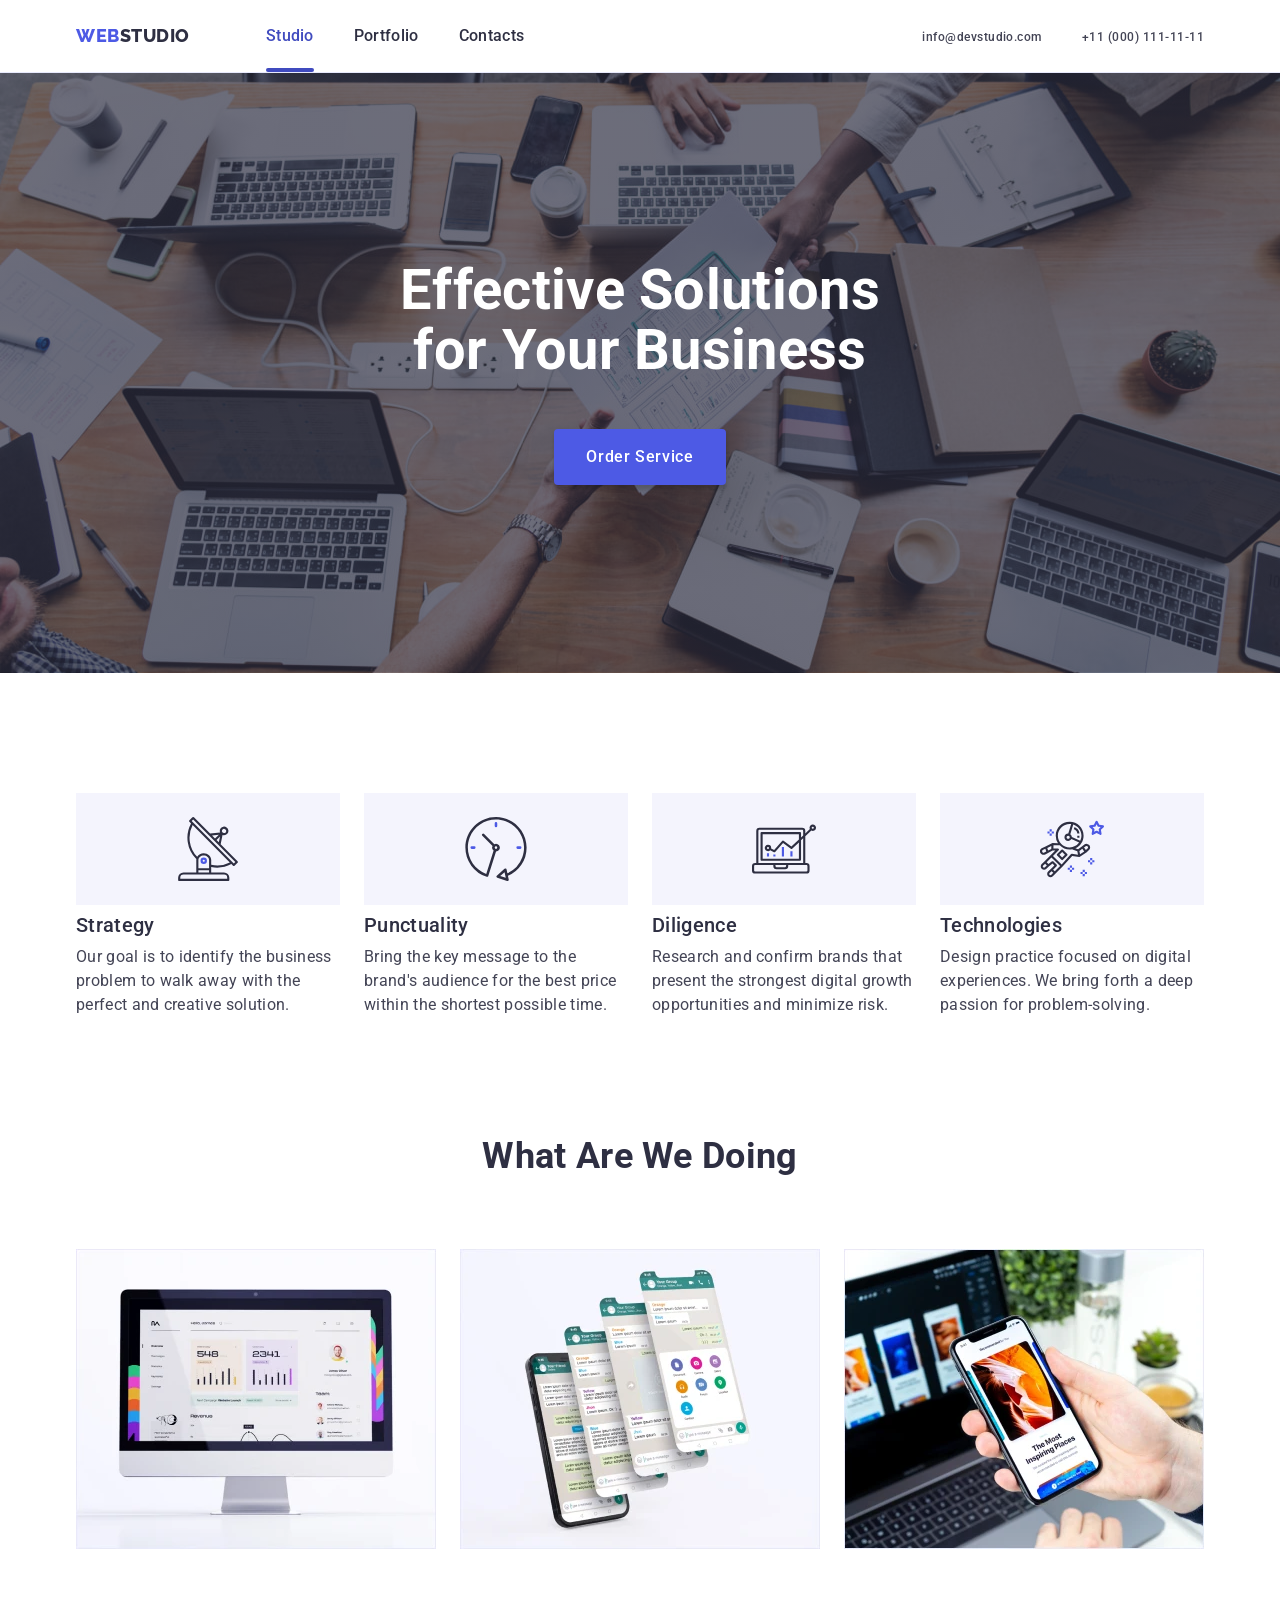
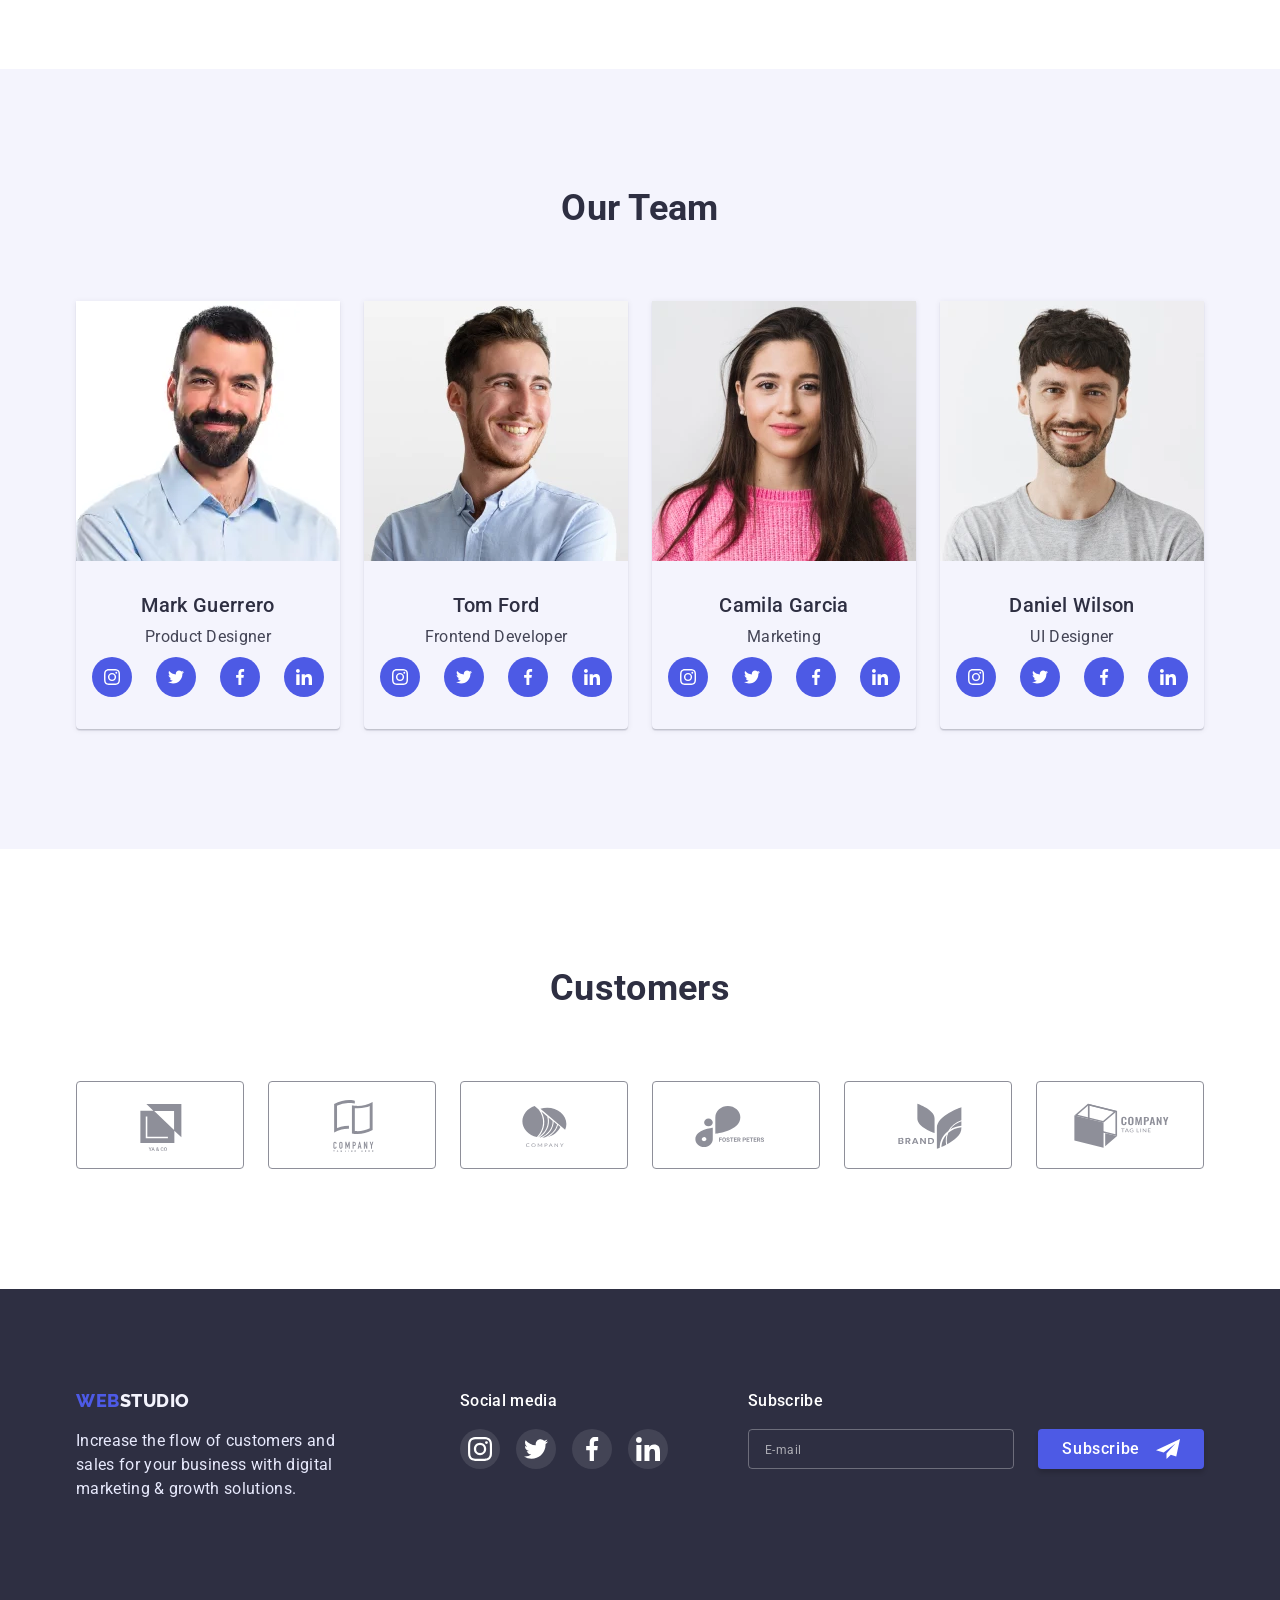
==== commit b3a545af: "Initial commit" ====
--- a/index.html
+++ b/index.html
@@ -1,485 +1,529 @@
 <!DOCTYPE html>
-<html lang="ru">
+<html lang="en">
   <head>
     <meta charset="UTF-8" />
     <meta http-equiv="X-UA-Compatible" content="IE=edge" />
     <meta name="viewport" content="width=device-width, initial-scale=1.0" />
     <title>Web Studio</title>
+
+    <!-- modern normalize -->
+    <link
+      rel="stylesheet"
+      href="https://cdnjs.cloudflare.com/ajax/libs/modern-normalize/1.0.0/modern-normalize.min.css"
+    />
+
+    <!-- google fonts styles -->
     <link rel="preconnect" href="https://fonts.googleapis.com" />
     <link rel="preconnect" href="https://fonts.gstatic.com" crossorigin />
     <link
-      href="https://fonts.googleapis.com/css2?family=Raleway:wght@700&family=Roboto:wght@400;500;700;900&display=swap"
+      href="https://fonts.googleapis.com/css2?family=Raleway:wght@800&family=Roboto:wght@400;500;700;900&display=swap"
       rel="stylesheet"
     />
-    <!-- Стили modern-normalize -->
-    <link
-      rel="stylesheet"
-      href="https://cdnjs.cloudflare.com/ajax/libs/modern-normalize/1.1.0/modern-normalize.min.css"
-      integrity="sha512-wpPYUAdjBVSE4KJnH1VR1HeZfpl1ub8YT/NKx4PuQ5NmX2tKuGu6U/JRp5y+Y8XG2tV+wKQpNHVUX03MfMFn9Q=="
-      crossorigin="anonymous"
-      referrerpolicy="no-referrer"
-    />
-    <!-- Мои стили -->
+
+    <!-- my styles sheet -->
     <link rel="stylesheet" href="./css/styles.css" />
   </head>
   <body>
-    <!-- Верхняя линия -->
-    <header class="header">
-      <div class="container header__wrappe">
-        <nav class="nav">
-          <a href="./index.html" class="logo logo--dark link"
-            ><span class="logo logo--accent">Web</span>Studio</a
-          >
-          <ul class="nav__list">
-            <li class="list nav__item">
-              <a
-                href="./index.html"
-                target="_self"
-                class="nav_link nav__link--current link"
-                >Студия</a
+    <!-- top line -->
+    <header class="top-line">
+      <div class="container header">
+        <a class="logo logo--dark" href="./index.html">
+          <span class="logo--accent">Web</span>Studio
+        </a>
+
+        <div class="nav__wrapper">
+          <nav class="nav">
+            <ul class="nav__list">
+              <li class="nav__item">
+                <a class="nav__link nav__link--current" href="./index.html"
+                  >Studio</a
+                >
+              </li>
+              <li class="nav__item">
+                <a class="nav__link" href="./portfolio.html">Portfolio</a>
+              </li>
+              <li class="nav__item">
+                <a class="nav__link" href="">Contacts</a>
+              </li>
+            </ul>
+          </nav>
+          <ul class="header-contact">
+            <li class="header-contact__item">
+              <a class="header-contact__link" href="mailto:info@devstudio.com"
+                >info@devstudio.com</a
               >
             </li>
-            <li class="list nav__item">
-              <a href="./portfolio.html" target="_self" class="nav_link link"
-                >Портфолио</a
+            <li class="header-contact__item">
+              <a class="header-contact__link" href="tel:+110001111111"
+                >+11 (000) 111-11-11</a
               >
             </li>
-            <li class="list nav__item">
-              <a href="" class="nav_link link">Контакты</a>
-            </li>
           </ul>
-        </nav>
-
-        <ul class="header-contact__list">
-          <li class="list header-contact__item">
-            <a
-              href="mailto:info@devstudio.com"
-              class="header-contact__link link"
-            >
-              <svg class="header-contact__icon header-contact__icon--envelope">
-                <use
-                  href="./images/icons.svg/symbol-defs.svg#icon-envelope"
-                ></use>
-              </svg>
-              info@devstudio.com</a
-            >
-          </li>
-          <li class="list header-contact__item">
-            <a href="tel:+380961111111" class="header-contact__link link">
-              <svg
-                class="header-contact__icon header-contact__icon--smartphone"
-              >
-                <use
-                  href="./images/icons.svg/symbol-defs.svg#icon-smartphone"
-                ></use>
-              </svg>
-              +38 096 111 11 11</a
-            >
-          </li>
-        </ul>
+        </div>
+
+        <button
+          type="button"
+          class="menu-btn js-open-menu"
+          aria-expanded="false"
+          aria-controls="mobile-menu"
+        >
+          <svg class="menu-btn__icon-open">
+            <use href="./images/icon.svg#burger"></use>
+          </svg>
+        </button>
+
+        <div class="header-menu js-menu-container" id="mobile-menu">
+          <nav class="nav">
+            <ul class="nav__list">
+              <li class="nav__item">
+                <a class="nav__link nav__link--current" href="./index.html"
+                  >Studio</a
+                >
+              </li>
+              <li class="nav__item">
+                <a class="nav__link" href="./portfolio.html">Portfolio</a>
+              </li>
+              <li class="nav__item">
+                <a class="nav__link" href="">Contacts</a>
+              </li>
+            </ul>
+          </nav>
+          <div>
+            <ul class="header-contact">
+              <li class="header-contact__item">
+                <a class="header-contact__link" href="mailto:info@devstudio.com"
+                  >info@devstudio.com</a
+                >
+              </li>
+              <li class="header-contact__item">
+                <a
+                  class="header-contact__link menu-tel"
+                  href="tel:+110001111111"
+                  >+11 (000) 111-11-11</a
+                >
+              </li>
+            </ul>
+
+            <ul class="menu-social__list">
+              <li class="social__item">
+                <a class="social__link" href="#" aria-label="instagram">
+                  <svg class="social__icon">
+                    <use href="./images/icon.svg#instagram"></use>
+                  </svg>
+                </a>
+              </li>
+              <li class="social__item">
+                <a class="social__link" href="#" aria-label="twitter">
+                  <svg class="social__icon">
+                    <use href="./images/icon.svg#twitter"></use>
+                  </svg>
+                </a>
+              </li>
+              <li class="social__item">
+                <a class="social__link" href="#" aria-label="facebook">
+                  <svg class="social__icon">
+                    <use href="./images/icon.svg#facebook"></use>
+                  </svg>
+                </a>
+              </li>
+              <li class="social__item">
+                <a class="social__link" href="#" aria-label="linkedin">
+                  <svg class="social__icon">
+                    <use href="./images/icon.svg#linkedin"></use>
+                  </svg>
+                </a>
+              </li>
+            </ul>
+          </div>
+          <button type="button" class="modal-btn__close js-close-menu">
+            <svg class="modal-btn__icon">
+              <use href="./images/icon.svg#close"></use>
+            </svg>
+          </button>
+        </div>
       </div>
     </header>
-
     <main>
-      <!-- Герой -->
+      <!-- hero -->
       <section class="hero">
         <div class="container">
           <h1 class="hero__title">
-            Эффективные решения<br />
-            для вашего бизнеса
+            Effective Solutions<br />
+            for Your Business
           </h1>
-          <button data-modal-open type="button" class="btn">
-            Заказать услугу
+          <button data-modal-open type="button" class="button button--accent">
+            Order Service
           </button>
         </div>
       </section>
 
-      <!-- Особенности -->
-      <section class="feature section">
+      <!-- our features -->
+      <section class="section">
         <div class="container">
-          <h2 class="visually-hidden" aria-hidden="true" tabindex="-1">
-            Особенности
-          </h2>
-
+          <h2 class="visually-hidden">features</h2>
           <ul class="feature__list">
-            <li class="feature__item list">
+            <li class="feature__item">
               <div class="feature__thumb">
                 <svg class="feature__icon">
-                  <use
-                    href="./images/icons.svg/symbol-defs.svg#icon-antenna"
-                  ></use>
+                  <use href="./images/icon.svg#antenna"></use>
                 </svg>
               </div>
-              <h3 class="feature__subtitle">Внимание к деталям</h3>
+
+              <h3 class="feature__title">Strategy</h3>
               <p class="feature__description">
-                Идейные соображения, а также начало повседневной работы по
-                формированию позиции.
+                Our goal is to identify the business problem to walk away with
+                the perfect and creative solution.
               </p>
             </li>
-            <li class="feature__item list">
+            <li class="feature__item">
               <div class="feature__thumb">
                 <svg class="feature__icon">
-                  <use
-                    href="./images/icons.svg/symbol-defs.svg#icon-clock"
-                  ></use>
+                  <use href="./images/icon.svg#clock"></use>
                 </svg>
               </div>
-              <h3 class="feature__subtitle">Пунктуальность</h3>
+
+              <h3 class="feature__title">Punctuality</h3>
               <p class="feature__description">
-                Задача организации, в особенности же рамки и место обучения
-                кадров влечет за собой.
+                Bring the key message to the brand's audience for the best price
+                within the shortest possible time.
               </p>
             </li>
-            <li class="feature__item list">
+            <li class="feature__item">
               <div class="feature__thumb">
                 <svg class="feature__icon">
-                  <use
-                    href="./images/icons.svg/symbol-defs.svg#icon-diagram"
-                  ></use>
+                  <use href="./images/icon.svg#diagram"></use>
                 </svg>
               </div>
-              <h3 class="feature__subtitle">Планирование</h3>
+
+              <h3 class="feature__title">Diligence</h3>
               <p class="feature__description">
-                Равным образом консультация с широким активом в значительной
-                степени обуславливает.
+                Research and confirm brands that present the strongest digital
+                growth opportunities and minimize risk.
               </p>
             </li>
-            <li class="feature__item list">
+            <li class="feature__item">
               <div class="feature__thumb">
                 <svg class="feature__icon">
-                  <use
-                    href="./images/icons.svg/symbol-defs.svg#icon-astronaut"
-                  ></use>
+                  <use href="./images/icon.svg#astronaut"></use>
                 </svg>
               </div>
-              <h3 class="feature__subtitle">Современные технологии</h3>
+
+              <h3 class="feature__title">Technologies</h3>
               <p class="feature__description">
-                Значимость этих проблем настолько очевидна, что реализация
-                плановых заданий.
+                Design practice focused on digital experiences. We bring forth a
+                deep passion for problem-solving.
               </p>
             </li>
           </ul>
         </div>
       </section>
 
-      <!-- Чем мы занимаемся -->
-      <section class="production section">
+      <!-- what are we doing -->
+      <section class="section product">
         <div class="container">
-          <h2 class="title">Чем мы занимаемся</h2>
-          <ul class="production__list">
-            <li class="production__item list">
-              <div class="production__wrapper">
+          <h2 class="title">What are we doing</h2>
+          <ul class="product__list">
+            <li class="product__item">
+              <picture>
+                <source
+                  srcset="
+                    ./images/product/product-1.webp 1x,
+                    ./images/product/product-1.webp 2x
+                  "
+                  type="image/webp"
+                />
+                <source
+                  srcset="
+                    ./images/product/product-1.jpg 1x,
+                    ./images/product/product-1.jpg 2x
+                  "
+                />
                 <img
-                  src="./images/programming.png"
-                  alt="програмирование кода на компьютере"
-                  width="370"
-                  height="300"
-                />
-                <p class="production__description">Десктопные приложения</p>
-              </div>
-            </li>
-
-            <li class="production__item list">
-              <div class="production__wrapper">
+                  src="./images/product/product-1.jpg"
+                  alt="design website for desktop"
+                  width="360"
+                />
+              </picture>
+            </li>
+            <li class="product__item">
+              <picture>
+                <source
+                  srcset="
+                    ./images/product/product-2.webp 1x,
+                    ./images/product/product-2.webp 2x
+                  "
+                  type="image/webp"
+                />
+                <source
+                  srcset="
+                    ./images/product/product-2.jpg 1x,
+                    ./images/product/product-2.jpg 2x
+                  "
+                />
                 <img
-                  src="./images/programming.png"
-                  alt="програмирование кода на компьютере"
-                  width="370"
-                  height="300"
-                />
-                <p class="production__description">Мобильные приложения</p>
-              </div>
-            </li>
-
-            <li class="production__item list">
-              <div class="production__wrapper">
+                  src="./images/product/product-2.jpg"
+                  alt="design mobile application"
+                  width="360"
+                />
+              </picture>
+            </li>
+            <li class="product__item">
+              <picture>
+                <source
+                  srcset="
+                    ./images/product/product-3.webp 1x,
+                    ./images/product/product-3.webp 2x
+                  "
+                  type="image/webp"
+                />
+                <source
+                  srcset="
+                    ./images/product/product-3.jpg 1x,
+                    ./images/product/product-3.jpg 2x
+                  "
+                />
                 <img
-                  src="./images/programming.png"
-                  alt="програмирование кода на компьютере"
-                  width="370"
-                  height="300"
-                />
-                <p class="production__description">Дизайнерские решения</p>
-              </div>
+                  src="./images/product/product-3.jpg"
+                  alt="design website for smartphone"
+                  width="360"
+                />
+              </picture>
             </li>
           </ul>
         </div>
       </section>
 
-      <!-- Наша команда -->
-      <section class="team section">
+      <!-- our team -->
+      <section class="section team">
         <div class="container">
-          <h2 class="title">Наша команда</h2>
+          <h2 class="title">Our Team</h2>
           <ul class="team__list">
-            <li class="team__item list">
-              <img
-                src="./images/igor.jpg"
-                alt="фото Игорь Демьяненко"
-                width="270"
-              />
-              <div class="team__wrapper">
-                <h3 class="team__subtitle">Игорь Демьяненко</h3>
-                <p lang="en" class="team__description">Product Designer</p>
-                <ul class="social">
-                  <li class="social__list list">
-                    <a
-                      href=""
-                      class="social__link social__link--light link"
-                      aria-label="instagram"
-                    >
-                      <svg class="social__icon">
-                        <use
-                          href="./images/icons.svg/symbol-defs.svg#icon-instagram"
-                        ></use>
-                      </svg>
-                    </a>
-                  </li>
-
-                  <li class="social__list list">
-                    <a
-                      href=""
-                      class="social__link social__link--light link"
-                      aria-label="instagram"
-                    >
-                      <svg class="social__icon">
-                        <use
-                          href="./images/icons.svg/symbol-defs.svg#icon-twitter"
-                        ></use>
-                      </svg>
-                    </a>
-                  </li>
-
-                  <li class="social__list list">
-                    <a
-                      href=""
-                      class="social__link social__link--light link"
-                      aria-label="instagram"
-                    >
-                      <svg class="social__icon">
-                        <use
-                          href="./images/icons.svg/symbol-defs.svg#icon-facebook"
-                        ></use>
-                      </svg>
-                    </a>
-                  </li>
-
-                  <li class="social__list list">
-                    <a
-                      href=""
-                      class="social__link social__link--light link"
-                      aria-label="instagram"
-                    >
-                      <svg class="social__icon">
-                        <use
-                          href="./images/icons.svg/symbol-defs.svg#icon-linkedin"
-                        ></use>
+            <li class="team__item">
+              <picture>
+                <source
+                  srcset="
+                    ./images/team/expert-1.webp    1x,
+                    ./images/team/expert-1@2x.webp 2x
+                  "
+                  type="image/webp"
+                />
+                <source
+                  srcset="
+                    ./images/team/expert-1.jpg    1x,
+                    ./images/team/expert-1@2x.jpg 2x
+                  "
+                />
+                <img
+                  src="./images/team/expert-1.jpg"
+                  alt="expert mark"
+                  width="264"
+                  class="team__photo"
+                />
+              </picture>
+
+              <div class="team-wrapper">
+                <h3 class="team__name">Mark Guerrero</h3>
+                <p class="team__position">Product Designer</p>
+                <ul class="team-social__list">
+                  <li class="social__item">
+                    <a class="social__link" href="" aria-label="instagram">
+                      <svg class="social__icon">
+                        <use href="./images/icon.svg#instagram"></use>
+                      </svg>
+                    </a>
+                  </li>
+                  <li class="social__item">
+                    <a class="social__link" href="" aria-label="twitter">
+                      <svg class="social__icon">
+                        <use href="./images/icon.svg#twitter"></use>
+                      </svg>
+                    </a>
+                  </li>
+                  <li class="social__item">
+                    <a class="social__link" href="" aria-label="facebook">
+                      <svg class="social__icon">
+                        <use href="./images/icon.svg#facebook"></use>
+                      </svg>
+                    </a>
+                  </li>
+                  <li class="social__item">
+                    <a class="social__link" href="" aria-label="linkedin">
+                      <svg class="social__icon">
+                        <use href="./images/icon.svg#linkedin"></use>
                       </svg>
                     </a>
                   </li>
                 </ul>
               </div>
             </li>
-
-            <li class="team__item list">
-              <img
-                src="./images/olga.jpg"
-                alt="фото Ольга Репина"
-                width="270"
-              />
-              <div class="team__wrapper">
-                <h3 class="team__subtitle">Ольга Репина</h3>
-                <p lang="en" class="team__description">Frontend Developer</p>
-                <ul class="social">
-                  <li class="social__list list">
-                    <a
-                      href=""
-                      class="social__link social__link--light link"
-                      aria-label="instagram"
-                    >
-                      <svg class="social__icon">
-                        <use
-                          href="./images/icons.svg/symbol-defs.svg#icon-instagram"
-                        ></use>
-                      </svg>
-                    </a>
-                  </li>
-
-                  <li class="social__list list">
-                    <a
-                      href=""
-                      class="social__link social__link--light link"
-                      aria-label="instagram"
-                    >
-                      <svg class="social__icon">
-                        <use
-                          href="./images/icons.svg/symbol-defs.svg#icon-twitter"
-                        ></use>
-                      </svg>
-                    </a>
-                  </li>
-
-                  <li class="social__list list">
-                    <a
-                      href=""
-                      class="social__link social__link--light link"
-                      aria-label="instagram"
-                    >
-                      <svg class="social__icon">
-                        <use
-                          href="./images/icons.svg/symbol-defs.svg#icon-facebook"
-                        ></use>
-                      </svg>
-                    </a>
-                  </li>
-
-                  <li class="social__list list">
-                    <a
-                      href=""
-                      class="social__link social__link--light link"
-                      aria-label="instagram"
-                    >
-                      <svg class="social__icon">
-                        <use
-                          href="./images/icons.svg/symbol-defs.svg#icon-linkedin"
-                        ></use>
+            <li class="team__item">
+              <picture>
+                <source
+                  srcset="
+                    ./images/team/expert-2.webp    1x,
+                    ./images/team/expert-2@2x.webp 2x
+                  "
+                  type="image/webp"
+                />
+                <source
+                  srcset="
+                    ./images/team/expert-2.jpg    1x,
+                    ./images/team/expert-2@2x.jpg 2x
+                  "
+                />
+                <img
+                  src="./images/team/expert-2.jpg"
+                  alt="expert tom"
+                  width="264"
+                  class="team__photo"
+                />
+              </picture>
+
+              <div class="team-wrapper">
+                <h3 class="team__name">Tom Ford</h3>
+                <p class="team__position">Frontend Developer</p>
+                <ul class="team-social__list">
+                  <li class="social__item">
+                    <a class="social__link" href="" aria-label="instagram">
+                      <svg class="social__icon">
+                        <use href="./images/icon.svg#instagram"></use>
+                      </svg>
+                    </a>
+                  </li>
+                  <li class="social__item">
+                    <a class="social__link" href="" aria-label="twitter">
+                      <svg class="social__icon">
+                        <use href="./images/icon.svg#twitter"></use>
+                      </svg>
+                    </a>
+                  </li>
+                  <li class="social__item">
+                    <a class="social__link" href="" aria-label="facebook">
+                      <svg class="social__icon">
+                        <use href="./images/icon.svg#facebook"></use>
+                      </svg>
+                    </a>
+                  </li>
+                  <li class="social__item">
+                    <a class="social__link" href="" aria-label="linkedin">
+                      <svg class="social__icon">
+                        <use href="./images/icon.svg#linkedin"></use>
                       </svg>
                     </a>
                   </li>
                 </ul>
               </div>
             </li>
-
-            <li class="team__item list">
-              <img
-                src="./images/nikolay.jpg"
-                alt="фото Николай Тарасов"
-                width="270"
-              />
-              <div class="team__wrapper">
-                <h3 class="team__subtitle">Николай Тарасов</h3>
-                <p lang="en" class="team__description">Marketing</p>
-                <ul class="social">
-                  <li class="social__list list">
-                    <a
-                      href=""
-                      class="social__link social__link--light link"
-                      aria-label="instagram"
-                    >
-                      <svg class="social__icon">
-                        <use
-                          href="./images/icons.svg/symbol-defs.svg#icon-instagram"
-                        ></use>
-                      </svg>
-                    </a>
-                  </li>
-
-                  <li class="social__list list">
-                    <a
-                      href=""
-                      class="social__link social__link--light link"
-                      aria-label="instagram"
-                    >
-                      <svg class="social__icon">
-                        <use
-                          href="./images/icons.svg/symbol-defs.svg#icon-twitter"
-                        ></use>
-                      </svg>
-                    </a>
-                  </li>
-
-                  <li class="social__list list">
-                    <a
-                      href=""
-                      class="social__link social__link--light link"
-                      aria-label="instagram"
-                    >
-                      <svg class="social__icon">
-                        <use
-                          href="./images/icons.svg/symbol-defs.svg#icon-facebook"
-                        ></use>
-                      </svg>
-                    </a>
-                  </li>
-
-                  <li class="social__list list">
-                    <a
-                      href=""
-                      class="social__link social__link--light link"
-                      aria-label="instagram"
-                    >
-                      <svg class="social__icon">
-                        <use
-                          href="./images/icons.svg/symbol-defs.svg#icon-linkedin"
-                        ></use>
+            <li class="team__item">
+              <picture>
+                <source
+                  srcset="
+                    ./images/team/expert-3.webp    1x,
+                    ./images/team/expert-3@2x.webp 2x
+                  "
+                  type="image/webp"
+                />
+                <source
+                  srcset="
+                    ./images/team/expert-3.jpg    1x,
+                    ./images/team/expert-3@2x.jpg 2x
+                  "
+                />
+                <img
+                  src="./images/team/expert-3.jpg"
+                  alt="expert camila"
+                  width="264"
+                  class="team__photo"
+                />
+              </picture>
+
+              <div class="team-wrapper">
+                <h3 class="team__name">Camila Garcia</h3>
+                <p class="team__position">Marketing</p>
+                <ul class="team-social__list">
+                  <li class="social__item">
+                    <a class="social__link" href="" aria-label="instagram">
+                      <svg class="social__icon">
+                        <use href="./images/icon.svg#instagram"></use>
+                      </svg>
+                    </a>
+                  </li>
+                  <li class="social__item">
+                    <a class="social__link" href="" aria-label="twitter">
+                      <svg class="social__icon">
+                        <use href="./images/icon.svg#twitter"></use>
+                      </svg>
+                    </a>
+                  </li>
+                  <li class="social__item">
+                    <a class="social__link" href="" aria-label="facebook">
+                      <svg class="social__icon">
+                        <use href="./images/icon.svg#facebook"></use>
+                      </svg>
+                    </a>
+                  </li>
+                  <li class="social__item">
+                    <a class="social__link" href="" aria-label="linkedin">
+                      <svg class="social__icon">
+                        <use href="./images/icon.svg#linkedin"></use>
                       </svg>
                     </a>
                   </li>
                 </ul>
               </div>
             </li>
-
-            <li class="team__item list">
-              <img
-                src="./images/mihail.jpg"
-                alt="фото Михаил Ермаков"
-                width="270"
-              />
-              <div class="team__wrapper">
-                <h3 class="team__subtitle">Михаил Ермаков</h3>
-                <p lang="en" class="team__description">UI Designer</p>
-                <ul class="social">
-                  <li class="social__list list">
-                    <a
-                      href=""
-                      class="social__link social__link--light link"
-                      aria-label="instagram"
-                    >
-                      <svg class="social__icon">
-                        <use
-                          href="./images/icons.svg/symbol-defs.svg#icon-instagram"
-                        ></use>
-                      </svg>
-                    </a>
-                  </li>
-
-                  <li class="social__list list">
-                    <a
-                      href=""
-                      class="social__link social__link--light link"
-                      aria-label="instagram"
-                    >
-                      <svg class="social__icon">
-                        <use
-                          href="./images/icons.svg/symbol-defs.svg#icon-twitter"
-                        ></use>
-                      </svg>
-                    </a>
-                  </li>
-
-                  <li class="social__list list">
-                    <a
-                      href=""
-                      class="social__link social__link--light link"
-                      aria-label="instagram"
-                    >
-                      <svg class="social__icon">
-                        <use
-                          href="./images/icons.svg/symbol-defs.svg#icon-facebook"
-                        ></use>
-                      </svg>
-                    </a>
-                  </li>
-
-                  <li class="social__list list">
-                    <a
-                      href=""
-                      class="social__link social__link--light link"
-                      aria-label="instagram"
-                    >
-                      <svg class="social__icon">
-                        <use
-                          href="./images/icons.svg/symbol-defs.svg#icon-linkedin"
-                        ></use>
+            <li class="team__item">
+              <picture>
+                <source
+                  srcset="
+                    ./images/team/expert-4.webp    1x,
+                    ./images/team/expert-4@2x.webp 2x
+                  "
+                  type="image/webp"
+                />
+                <source
+                  srcset="
+                    ./images/team/expert-4.jpg    1x,
+                    ./images/team/expert-4@2x.jpg 2x
+                  "
+                />
+                <img
+                  src="./images/team/expert-4.jpg"
+                  alt="expert daniel"
+                  width="264"
+                  class="team__photo"
+                />
+              </picture>
+
+              <div class="team-wrapper">
+                <h3 class="team__name">Daniel Wilson</h3>
+                <p class="team__position">UI Designer</p>
+                <ul class="team-social__list">
+                  <li class="social__item">
+                    <a class="social__link" href="" aria-label="instagram">
+                      <svg class="social__icon">
+                        <use href="./images/icon.svg#instagram"></use>
+                      </svg>
+                    </a>
+                  </li>
+                  <li class="social__item">
+                    <a class="social__link" href="" aria-label="twitter">
+                      <svg class="social__icon">
+                        <use href="./images/icon.svg#twitter"></use>
+                      </svg>
+                    </a>
+                  </li>
+                  <li class="social__item">
+                    <a class="social__link" href="" aria-label="facebook">
+                      <svg class="social__icon">
+                        <use href="./images/icon.svg#facebook"></use>
+                      </svg>
+                    </a>
+                  </li>
+                  <li class="social__item">
+                    <a class="social__link" href="" aria-label="linkedin">
+                      <svg class="social__icon">
+                        <use href="./images/icon.svg#linkedin"></use>
                       </svg>
                     </a>
                   </li>
@@ -490,62 +534,50 @@
         </div>
       </section>
 
-      <!-- Нащи клиенты -->
+      <!-- clients -->
       <section class="section">
-        <div class="container">
-          <h2 class="title">Постоянные клиенты</h2>
-          <ul class="clients">
-            <li class="clients__item list">
-              <a href="" class="clients__link link">
-                <svg class="clients__icon">
-                  <use
-                    href="./images/icons.svg/symbol-defs.svg#icon-client1"
-                  ></use>
-                </svg>
-              </a>
-            </li>
-            <li class="clients__item list">
-              <a href="" class="clients__link link">
-                <svg class="clients__icon">
-                  <use
-                    href="./images/icons.svg/symbol-defs.svg#icon-client2"
-                  ></use>
-                </svg>
-              </a>
-            </li>
-            <li class="clients__item list">
-              <a href="" class="clients__link link">
-                <svg class="clients__icon">
-                  <use
-                    href="./images/icons.svg/symbol-defs.svg#icon-client3"
-                  ></use>
-                </svg>
-              </a>
-            </li>
-            <li class="clients__item list">
-              <a href="" class="clients__link link">
-                <svg class="clients__icon">
-                  <use
-                    href="./images/icons.svg/symbol-defs.svg#icon-client4"
-                  ></use>
-                </svg>
-              </a>
-            </li>
-            <li class="clients__item list">
-              <a href="" class="clients__link link">
-                <svg class="clients__icon">
-                  <use
-                    href="./images/icons.svg/symbol-defs.svg#icon-client5"
-                  ></use>
-                </svg>
-              </a>
-            </li>
-            <li class="clients__item list">
-              <a href="" class="clients__link link">
-                <svg class="clients__icon">
-                  <use
-                    href="./images/icons.svg/symbol-defs.svg#icon-client6"
-                  ></use>
+        <div class="container container__tablet">
+          <h2 class="title">Customers</h2>
+          <ul class="client__list">
+            <li class="client__item">
+              <a href="" class="client__link">
+                <svg class="client__icon">
+                  <use href="./images/icon.svg#logo-1"></use>
+                </svg>
+              </a>
+            </li>
+            <li class="client__item">
+              <a href="" class="client__link">
+                <svg class="client__icon">
+                  <use href="./images/icon.svg#logo-2"></use>
+                </svg>
+              </a>
+            </li>
+            <li class="client__item">
+              <a href="" class="client__link">
+                <svg class="client__icon">
+                  <use href="./images/icon.svg#logo-3"></use>
+                </svg>
+              </a>
+            </li>
+            <li class="client__item">
+              <a href="" class="client__link">
+                <svg class="client__icon">
+                  <use href="./images/icon.svg#logo-4"></use>
+                </svg>
+              </a>
+            </li>
+            <li class="client__item">
+              <a href="" class="client__link">
+                <svg class="client__icon">
+                  <use href="./images/icon.svg#logo-5"></use>
+                </svg>
+              </a>
+            </li>
+            <li class="client__item">
+              <a href="" class="client__link">
+                <svg class="client__icon">
+                  <use href="./images/icon.svg#logo-6"></use>
                 </svg>
               </a>
             </li>
@@ -554,218 +586,169 @@
       </section>
     </main>
 
-    <!-- Подвал -->
-    <footer class="footer">
-      <div class="container footer__wrapper">
-        <div>
-          <a href="./index.html" class="logo logo--light link"
-            ><span class="logo logo--accent">Web</span>Studio</a
-          >
-          <address>
-            <span class="footer__text"> г. Киев, пр-т Леси Украинки, 26 </span>
-            <ul class="footer-contact__list">
-              <li class="footer-contact__item list">
-                <a
-                  href="mailto:info@example.com"
-                  class="footer-contact__link link"
-                  >info@example.com</a
-                >
-              </li>
-              <li class="footer-contact__item list">
-                <a href="tel:+380961111111" class="footer-contact__link link"
-                  >+38 096 111 11 11</a
-                >
-              </li>
-            </ul>
-          </address>
+    <!-- footer -->
+    <footer class="section footer">
+      <div class="container container__tablet footer-wrapper">
+        <div class="footer-logo">
+          <a class="logo logo--light" href="./index.html">
+            <span class="logo--accent">Web</span>Studio
+          </a>
+          <p class="footer__text">
+            Increase the flow of customers and sales for your business with
+            digital marketing & growth solutions.
+          </p>
         </div>
         <div class="footer-social">
-          <b class="footer-social__text">присоединяйтесь</b>
-          <ul class="social">
-            <li class="social__list list">
-              <a
-                href=""
-                class="social__link social__link--dark link"
-                aria-label="instagram"
-              >
-                <svg class="social__icon">
-                  <use
-                    href="./images/icons.svg/symbol-defs.svg#icon-instagram"
-                  ></use>
-                </svg>
-              </a>
-            </li>
-            <li class="social__list list">
-              <a
-                href=""
-                class="social__link social__link--dark link"
-                aria-label="twitter"
-              >
-                <svg class="social__icon">
-                  <use
-                    href="./images/icons.svg/symbol-defs.svg#icon-twitter"
-                  ></use>
-                </svg>
-              </a>
-            </li>
-            <li class="social__list list">
-              <a
-                href=""
-                class="social__link social__link--dark link"
-                aria-label="facebook"
-              >
-                <svg class="social__icon">
-                  <use
-                    href="./images/icons.svg/symbol-defs.svg#icon-facebook"
-                  ></use>
-                </svg>
-              </a>
-            </li>
-            <li class="social__list list">
-              <a
-                href=""
-                class="social__link social__link--dark link"
-                aria-label="linkedin"
-              >
-                <svg class="social__icon">
-                  <use
-                    href="./images/icons.svg/symbol-defs.svg#icon-linkedin"
-                  ></use>
+          <p class="footer-social__text">Social media</p>
+          <ul class="footer-social__list">
+            <li class="footer-social__item">
+              <a class="footer-social__link" href="" aria-label="instagram">
+                <svg class="footer-social__icon">
+                  <use href="./images/icon.svg#instagram"></use>
+                </svg>
+              </a>
+            </li>
+            <li class="footer-social__item">
+              <a class="footer-social__link" href="" aria-label="twitter">
+                <svg class="footer-social__icon">
+                  <use href="./images/icon.svg#twitter"></use>
+                </svg>
+              </a>
+            </li>
+            <li class="footer-social__item">
+              <a class="footer-social__link" href="" aria-label="facebook">
+                <svg class="footer-social__icon">
+                  <use href="./images/icon.svg#facebook"></use>
+                </svg>
+              </a>
+            </li>
+            <li class="footer-social__item">
+              <a class="footer-social__link" href="" aria-label="linkedin">
+                <svg class="footer-social__icon">
+                  <use href="./images/icon.svg#linkedin"></use>
                 </svg>
               </a>
             </li>
           </ul>
         </div>
-
-        <!-- Form footer -->
-
-        <form class="subs-form">
-          <div class="subs-form__wrapper">
-            <label for="mail" class="subs-form__label">
-              Подпишитесь на рассылку
-            </label>
+        <form class="footer-form">
+          <div class="footer-form__wrapper">
+            <label for="footer-form" class="footer-form__label"
+              >Subscribe</label
+            >
             <input
-              class="subs-form__input"
               type="email"
               name="email"
-              id="mail"
+              id="footer-form"
               placeholder="E-mail"
-              required
+              class="footer-form__input"
             />
           </div>
-          <button type="submit" class="btn btn--size">
-            Подписаться
-            <svg class="susubs-form__icon">
-              <use
-                href="./images/icons.svg/symbol-defs.svg#icon-form-send"
-              ></use>
+          <button type="submit" class="button button--accent">
+            Subscribe
+            <svg class="footer-form__icon">
+              <use href="./images/icon.svg#send"></use>
             </svg>
           </button>
         </form>
       </div>
     </footer>
-    <!-- Модальное окно -->
-    <div class="backdrop is-hidden" data-modal>
+
+    <!-- modal -->
+    <!-- backdrop -->
+    <div data-modal class="backdrop is-hidden">
       <div class="modal">
-        <button data-modal-close type="button" class="btn-close">
-          <svg class="modal__icon">
-            <use
-              href="./images/icons.svg/symbol-defs.svg#icon-close-modal"
-            ></use>
+        <button data-modal-close type="button" class="modal-btn__close">
+          <svg class="modal-btn__icon">
+            <use href="./images/icon.svg#close"></use>
           </svg>
         </button>
-        <div class="modal-form">
-          <b class="modal-form__title"
-            >Оставьте свои данные, мы вам перезвоним</b
-          >
-          <form class="modal-form__contacts">
-            <label class="modal-form__label" for="username">Имя</label>
-            <div class="modal-form__item">
+
+        <!-- form -->
+        <form class="modal-form">
+          <p class="modal-form__title">
+            Leave your contacts and we will call you back
+          </p>
+          <label class="modal-form__label">
+            <span class="modal-form__desc"> Name </span>
+            <div class="modal-form__field-wrapper">
               <input
-                class="modal-form__input"
                 type="text"
                 name="username"
-                id="username"
-                placeholder=" "
+                class="modal-form__field"
+                required
+                pattern="^[a-zA-Z]+\s[a-zA-Z]+$"
+                title="Max Masterko"
               />
-
               <svg class="modal-form__icon">
-                <use
-                  href="./images/icons.svg/symbol-defs.svg#icon-form-person"
-                ></use>
+                <use href="./images/icon.svg#person"></use>
               </svg>
             </div>
-
-            <label class="modal-form__label" for="tel">Телефон</label>
-            <div class="modal-form__item">
+          </label>
+
+          <label class="modal-form__label">
+            <span class="modal-form__desc"> Phone </span>
+
+            <div class="modal-form__field-wrapper">
               <input
-                class="modal-form__input"
                 type="tel"
-                name="tel"
-                id="tel"
-                placeholder=" "
+                name="phone"
+                class="modal-form__field"
                 required
+                pattern="^([+][0-9]{5})\s([0-9]{3})\s([0-9]{2})\s([0-9]{2})$"
+                title="+11111 111 11 11"
               />
               <svg class="modal-form__icon">
-                <use
-                  href="./images/icons.svg/symbol-defs.svg#icon-form-phone"
-                ></use>
+                <use href="./images/icon.svg#phone"></use>
               </svg>
             </div>
-
-            <label class="modal-form__label" for="email">
-              <span class="modal-form__text">Почта</span>
-            </label>
-            <div class="modal-form__item">
+          </label>
+
+          <label class="modal-form__label"
+            ><span class="modal-form__desc"> Email </span>
+            <div class="modal-form__field-wrapper">
               <input
-                class="modal-form__input"
                 type="email"
                 name="email"
-                id="email"
-                placeholder=" "
+                class="modal-form__field"
                 required
+                pattern="^\w+@[a-zA-Z_]+?\.[a-zA-Z]{2,3}$"
+                title="mail@mail.com"
               />
               <svg class="modal-form__icon">
-                <use
-                  href="./images/icons.svg/symbol-defs.svg#icon-form-email"
-                ></use>
+                <use href="./images/icon.svg#email"></use>
               </svg>
             </div>
-
-            <label class="modal-form__label" for="comment">
-              <span class="modal-form__text">Комментарий</span>
-            </label>
+          </label>
+
+          <label class="modal-form__label">
+            <span class="modal-form__desc"> Comment</span>
             <textarea
-              class="modal-form__textarea"
               name="comment"
-              rows="5"
-              id="comment"
-              placeholder="Введите текст"
+              placeholder="Text input"
+              class="modal-form__comment-field"
             ></textarea>
-
-            <label class="checkbox">
-              <input class="checkbox__input" type="checkbox" name="contract" />
-              <span class="checkbox__wrapper">
-                <svg class="checkbox__enable">
-                  <use
-                    href="./images/icons.svg/symbol-defs.svg#icon-form-check"
-                  ></use>
-                </svg>
-              </span>
-              <span class="modal-form__accept">
-                Соглашаюсь с рассылкой и принимаю
-                <a class="modal-form__link" href="" target="_blank"
-                  >Условия договора</a
-                >
-              </span>
-            </label>
-
-            <button class="btn" type="submit">Отправить</button>
-          </form>
-        </div>
+          </label>
+
+          <input
+            id="checkbox"
+            type="checkbox"
+            name="privacy-policy"
+            class="modal-form__check visually-hidden"
+          />
+          <label for="checkbox" class="agreement">
+            <span class="agreement__text"
+              >I accept the terms and conditions of the
+              <a href="#" class="agreement__link">Privacy Policy</a></span
+            >
+          </label>
+
+          <button type="submit" class="button button--accent">Send</button>
+        </form>
       </div>
     </div>
 
     <script src="./js/modal.js"></script>
+    <script src="./js/mobile-menu.js"></script>
   </body>
 </html>
--- a/css/styles.css
+++ b/css/styles.css
@@ -1,105 +1,61 @@
-/* Переменные стилей - цвет */
+/* variables color*/
 :root {
-  --primary-text-color: #212121;
-  --secondary-text-color: #757575;
-  --border-project-color: #eeeeee;
-  /* Цвет КНОПКИ */
-  --accent-color: #2196f3;
-  --button-color: #f5f4fa;
-  --secondary-btn-color: #188ce8;
-  --primary-white-color: #ffffff;
-  /* Цвет фон ГЕРОЙ и ФУТЕР */
-  --footer-bg-color: #2f303a;
-  --firsty-bg-color: rgba(47, 48, 58, 0.4);
-  --secondary-bg-color: #c4c4c4;
-  /* Цвет тел и почта ФУТЕР */
-  --telemail-footer-color: rgba(255, 255, 255, 0.6);
-  --form-footer-color: rgba(255, 255, 255, 0.3);
-  /*  Цвет соцситей */
-  --firsty-social-color: #afb1b8;
-  --footer-social-color: rgba(255, 255, 255, 0.1);
-  /* Цвет фон оверлей */
-  --overlay-color: rgba(33, 150, 243, 0.9);
-  /* Цвет бекдропа */
-  --backdrop-color: rgba(0, 0, 0, 0.2);
-  /* Цвет текст в ФОРМЕ */
-  --text-form-color: rgba(117, 117, 117, 0.5);
-  --border-form-color: rgba(33, 33, 33, 0.2);
-
-  /* Переходы ховер фокус */
+  --primary-color: #4d5ae5;
+  --secondary-color: #404bbf;
+  --primary-dark-color: #2e2f42;
+  --accent-light-color: #e7e9fc;
+  --text-dark-color: #434455;
+  --client-color: #8e8f99;
+  --text-light-color: #f4f4fd;
+  --hero-title-color: #ffffff;
+  --footer-soc-color: rgba(255, 255, 255, 0.1);
+  --footer-soc-sec-color: #31d0aa;
+
+  /* modal */
+  --backdrop-color: rgba(46, 47, 66, 0.4);
+  --modal-bg-color: #fcfcfc;
+  --modal-border-color: rgba(33, 33, 33, 0.2);
+  --modal-sec-text-color: #757575;
+
+  /* transition */
   --transition: 250ms cubic-bezier(0.4, 0, 0.2, 1);
-  
-}
-
-/* Raleway    bold-700
-   Roboto     normal-400    500;    bold-700     900  */
-
-body {
-  background-color: var(--primary-white-color);
-  color: var(--primary-text-color);
-  /* УБРАТЬ */
-  /* width: 1500px;
-  margin-left: auto;
-  margin-right: auto;
-  outline: 5px solid black; */
-
-  font-family: Roboto, sans-serif;
-  letter-spacing: 0.03em;
-}
-
-/* Глобальный сброс стилей заголовка и списков */
+}
+
+/* style reset */
+a {
+  text-decoration: none;
+}
+
 h1,
 h2,
 h3,
 h4,
 h5,
 h6,
-p {
+p,
+ul,
+ol,
+body {
   margin: 0;
-}
-ul {
-  margin: 0;
-  padding-left: 0;
-}
+  padding: 0;
+}
+
+li {
+  list-style: none;
+}
+
 img {
   display: block;
-}
-
-.list {
-  list-style: none;
-}
-
-.link {
-  text-decoration: none;
-}
-
-
-/* Общие стили containe и section */
-.container {
-  width: 1200px;
-  margin-left: auto;
-  margin-right: auto;
-  padding-left: 15px;
-  padding-right: 15px;
-  /* outline: 2px solid greenyellow; */
-}
-
-.section {
-  padding-top: 94px;
-  padding-bottom: 94px;
-}
-
-.title {
-  display: block;
-  margin-bottom: 50px;
-  color: var(--primary-text-color);
-  font-weight: bold;
-  font-size: 36px;
-  line-height: 1.12;
-  text-align: center;
-}
-
-/* Скрытие ПРАВИЛЬНОЕ*/
+  max-width: 100%;
+  height: auto;
+}
+
+body {
+  font-family: Roboto, sans-serif;
+  letter-spacing: 0.02em;
+}
+
+/* hidden */
 .visually-hidden {
   position: absolute;
   white-space: nowrap;
@@ -113,542 +69,848 @@
   margin: -1px;
 }
 
-/* Верхняя линия */
+/* +++=== common section styles ===+++*/
+
+.section {
+  padding-top: 96px;
+  padding-bottom: 96px;
+}
+@media screen and (min-width: 1200px) {
+  .section {
+    padding-top: 120px;
+    padding-bottom: 120px;
+  }
+}
+
+.container {
+  max-width: 428px;
+  padding-left: 16px;
+  padding-right: 16px;
+  margin-left: auto;
+  margin-right: auto;
+}
+@media screen and (min-width: 768px) and (max-width: 1199px) {
+  .container.container__tablet {
+    padding: 0 108px;
+  }
+}
+@media screen and (min-width: 768px) {
+  .container {
+    max-width: 768px;
+  }
+}
+@media screen and (min-width: 1200px) {
+  .container {
+    max-width: 1158px;
+    padding-left: 15px;
+    padding-right: 15px;
+  }
+}
+
+.title {
+  margin-bottom: 72px;
+
+  font-weight: 700;
+  font-size: 36px;
+  line-height: 1.11;
+  text-transform: capitalize;
+
+  color: var(--primary-dark-color);
+
+  text-align: center;
+}
+
+/* ====== common page web studio ====== */
+
+/* ====== section header ======*/
+.top-line {
+  border-bottom: 1px solid var(--accent-light-color);
+}
+
 .header {
-  border-bottom: 1px solid #ececec;
-}
-
-.header__wrappe {
+  position: relative;
   display: flex;
   align-items: center;
 }
 
-/* Лого */
+@media screen and (max-width: 767px) {
+  .header {
+    justify-content: space-between;
+    align-items: center;
+    padding-top: 24px;
+    padding-bottom: 24px;
+  }
+}
+
+/* === logo === */
 .logo {
+  font-family: "Raleway";
+  font-weight: 800;
+  font-size: 18px;
+  line-height: 1.33;
+  letter-spacing: 0.03em;
+  text-transform: uppercase;
+}
+@media screen and (min-width: 768px) and (max-width: 1199px) {
+  .logo.logo--dark {
+    filter: drop-shadow(0px 4px 4px rgba(0, 0, 0, 0.25))
+      drop-shadow(0px 4px 4px rgba(0, 0, 0, 0.25))
+      drop-shadow(0px 4px 4px rgba(0, 0, 0, 0.25));
+  }
+}
+
+.logo--dark {
+  color: var(--primary-dark-color);
+}
+
+.logo--accent {
+  color: var(--primary-color);
+}
+
+.logo--light {
+  color: var(--text-light-color);
+}
+
+.header-menu {
+  display: flex;
+  flex-direction: column;
+  justify-content: space-between;
+
+  position: absolute;
+  top: 0;
+  left: 0;
+  width: 100%;
+  max-width: 480px;
+  height: 100vh;
+  padding: 80px 40px 40px;
+
+  opacity: 0;
+  pointer-events: none;
+
+  transition: opacity var(--transition);
+
+  background-color: var(--hero-title-color);
+}
+
+.header-menu.is-open {
+  opacity: 1;
+  pointer-events: visible;
+}
+
+.header-menu .menu-social__list {
+  display: flex;
+  justify-content: space-between;
+}
+
+/* === navigation header ===*/
+.nav__wrapper {
+  display: flex;
+  align-items: center;
+  margin-left: auto;
+}
+@media screen and (max-width: 767px) {
+  .nav__wrapper {
+    display: none;
+  }
+}
+@media screen and (min-width: 1200px) {
+  .nav__wrapper {
+    justify-content: space-between;
+    width: 100%;
+    margin-left: 76px;
+  }
+}
+
+@media screen and (max-width: 767px) {
+  .nav {
+    margin-bottom: 40px;
+  }
+
+  .nav__item:not(:first-child) {
+    margin-top: 40px;
+  }
+}
+
+@media screen and (min-width: 768px) {
+  .nav__list {
+    display: flex;
+  }
+}
+
+@media screen and (min-width: 768px) {
+  .nav__item:not(:first-child) {
+    margin-left: 40px;
+  }
+}
+
+.nav__link {
+  font-weight: 700;
+  font-size: 36px;
+  line-height: 1.11;
+  color: var(--primary-dark-color);
+
+  transition: color var(--transition);
+}
+@media screen and (min-width: 768px) {
+  .nav__link {
+    display: block;
+    padding-top: 24px;
+    padding-bottom: 24px;
+
+    font-weight: 500;
+    font-size: 16px;
+    line-height: 1.5;
+  }
+}
+
+.nav__link--current {
+  position: relative;
+  color: var(--secondary-color);
+}
+@media screen and (min-width: 768px) {
+  .nav__link--current::after {
+    content: "";
+    position: absolute;
+    left: 0;
+    bottom: 0;
+
+    display: block;
+    width: 100%;
+    height: 4px;
+
+    background-color: var(--secondary-color);
+    border-radius: 2px;
+  }
+}
+
+.nav__link:hover,
+.nav__link:focus {
+  color: var(--secondary-color);
+}
+
+/* === contact header ===*/
+.header-contact {
+  display: flex;
+}
+@media screen and (min-width: 768px) and (max-width: 1199px) {
+  .header-contact {
+    flex-direction: column;
+    margin-left: 118px;
+  }
+}
+@media screen and (max-width: 767px) {
+  .header-contact {
+    flex-direction: column-reverse;
+    margin-bottom: 48px;
+  }
+}
+
+@media screen and (max-width: 767px) {
+  .header-contact__item:not(:first-child) {
+    margin-bottom: 40px;
+  }
+}
+@media screen and (min-width: 1200px) {
+  .header-contact__item:not(:first-child) {
+    margin-left: 40px;
+  }
+}
+
+.header-contact__link {
+  font-weight: 500;
+  font-size: 20px;
+  line-height: 1.2;
+  color: var(--text-dark-color);
+}
+@media screen and (min-width: 768px) {
+  .header-contact__link {
+    font-size: 12px;
+    line-height: 1.33;
+    letter-spacing: 0.04em;
+  }
+}
+
+.header-contact__link.menu-tel {
+  font-weight: 600;
+  font-size: 36px;
+  line-height: 1.11;
+  color: var(--primary-color);
+}
+
+.header-contact__link:hover,
+.header-contact__link:focus {
+  color: var(--secondary-color);
+}
+
+.menu-btn {
   display: block;
-  
-  font-family: Raleway, sans-serif;
-  font-weight: bold;
-  font-size: 26px;
-  line-height: 1.2;
-}
-
-.logo--dark {
-  color: var(--primary-text-color);
-}
-
-.logo--light {
-  color: var(--primary-white-color);
-  margin-bottom: 20px;
-}
-
-.logo--accent {
-  display: inline;
-  color: var(--accent-color);
-}
-
-/* Навигация */
-.nav {
-  display: flex;
+  padding: 0;
+  line-height: 0;
+  border: none;
+  background-color: inherit;
+}
+
+.menu-btn__icon-open {
+  display: block;
+  width: 32px;
+  height: 22px;
+  stroke: var(--primary-dark-color);
+}
+@media screen and (min-width: 768px) {
+  .menu-btn .menu-btn__icon-open {
+    display: none;
+  }
+}
+/* ====== main ====== */
+
+/* ====== section hero ======*/
+
+.hero {
+  padding-top: 112px;
+  padding-bottom: 112px;
+  max-width: 480px;
+  margin-left: auto;
+  margin-right: auto;
+
+  text-align: center;
+
+  background-color: var(--primary-dark-color);
+  background-image: linear-gradient(
+      to right,
+      rgba(46, 47, 66, 0.7),
+      rgba(46, 47, 66, 0.7)
+    ),
+    url(/images/hero/hero-428.jpg);
+  background-position: center;
+  background-repeat: no-repeat;
+  background-size: cover;
+}
+
+@media screen and (min-device-pixel-ratio: 2) and (max-width: 420px),
+  screen and (-webkit-min-device-pixel-ratio: 2) and (max-width: 420px),
+  screen and (min-resolution: 192dpi) and (max-width: 420px),
+  screen and (min-resolution: 2dppx) and (max-width: 420px) {
+  .hero {
+    background-image: linear-gradient(
+        to right,
+        rgba(46, 47, 66, 0.7),
+        rgba(46, 47, 66, 0.7)
+      ),
+      url(/images/hero/hero-428@2x.jpg);
+  }
+}
+
+@media screen and (min-width: 768px) {
+  .hero {
+    padding-top: 111px;
+    padding-bottom: 108px;
+    max-width: 768px;
+
+    background-image: linear-gradient(
+        to right,
+        rgba(46, 47, 66, 0.7),
+        rgba(46, 47, 66, 0.7)
+      ),
+      url(/images/hero/hero-768.jpg);
+  }
+}
+@media screen and (min-device-pixel-ratio: 2) and (min-width: 768px),
+  screen and (-webkit-min-device-pixel-ratio: 2) and (min-width: 768px),
+  screen and (min-resolution: 192dpi) and (min-width: 768px),
+  screen and (min-resolution: 2dppx) and (min-width: 768px) {
+  .hero {
+    background-image: linear-gradient(
+        to right,
+        rgba(46, 47, 66, 0.7),
+        rgba(46, 47, 66, 0.7)
+      ),
+      url(/images/hero/hero-768@2x.jpg);
+  }
+}
+
+@media screen and (min-width: 1200px) {
+  .hero {
+    padding-top: 188px;
+    padding-bottom: 188px;
+    max-width: 1440px;
+
+    background-image: linear-gradient(
+        to right,
+        rgba(46, 47, 66, 0.7),
+        rgba(46, 47, 66, 0.7)
+      ),
+      url(/images/hero/hero-1440.jpg);
+  }
+}
+@media screen and (min-device-pixel-ratio: 2) and (min-width: 1200px),
+  screen and (-webkit-min-device-pixel-ratio: 2) and (min-width: 1200px),
+  screen and (min-resolution: 192dpi) and (min-width: 1200px),
+  screen and (min-resolution: 2dppx) and (min-width: 1200px) {
+  .hero {
+    background-image: linear-gradient(
+        to right,
+        rgba(46, 47, 66, 0.7),
+        rgba(46, 47, 66, 0.7)
+      ),
+      url(/images/hero/hero-1440@2x.jpg);
+  }
+}
+
+.hero__title {
+  margin-bottom: 72px;
+
+  font-weight: 700;
+  font-size: 36px;
+  line-height: 1.11;
+
+  text-align: center;
+
+  color: var(--hero-title-color);
+}
+@media screen and (min-width: 768px) {
+  .hero__title {
+    margin-bottom: 40px;
+
+    font-size: 56px;
+    line-height: 1.07;
+  }
+}
+@media screen and (min-width: 1200px) {
+  .hero__title {
+    margin-bottom: 48px;
+  }
+}
+
+/* ====== section features ======*/
+@media screen and (min-width: 768px) {
+  .feature__list {
+    display: flex;
+  }
+}
+@media screen and (min-width: 768px) and (max-width: 1199px) {
+  .feature__list {
+    flex-wrap: wrap;
+    margin-left: -24px;
+    margin-bottom: -72px;
+  }
+}
+
+@media screen and (max-width: 767px) {
+  .feature__item:not(:last-child) {
+    margin-bottom: 72px;
+  }
+}
+@media screen and (min-width: 768px) and (max-width: 1199px) {
+  .feature__item {
+    flex-basis: calc((100% - 48px) / 2);
+    margin-left: 24px;
+    margin-bottom: 72px;
+  }
+}
+@media screen and (min-width: 1200px) {
+  .feature__item {
+    flex-basis: calc((100% - 72px) / 4);
+  }
+
+  .feature__item:not(:first-child) {
+    margin-left: 24px;
+  }
+}
+
+.feature__thumb {
+  display: flex;
+  justify-content: center;
   align-items: center;
-}
-
-.nav__list {
-  display: flex;
-  margin-left: 93px;
-  padding-left: 0;
-}
-
-.nav__item:not(:last-child) {
-  margin-right: 50px;
-}
-
-.nav_link {
-  display: block;
+  margin-bottom: 8px;
+
+  height: 112px;
+
+  background-color: var(--text-light-color);
+}
+@media screen and (max-width: 1199px) {
+  .feature__thumb {
+    display: none;
+  }
+}
+
+.feature__icon {
+  /* display: block; */
+  width: 64px;
+  height: 64px;
+}
+
+.feature__title {
+  margin-bottom: 8px;
+
+  font-weight: 700;
+  font-size: 36px;
+  line-height: 1.11;
+
+  color: var(--primary-dark-color);
+}
+@media screen and (max-width: 767px) {
+  .feature__title {
+    text-align: center;
+  }
+}
+@media screen and (min-width: 1200px) {
+  .feature__title {
+    margin-bottom: 8px;
+
+    font-weight: 500;
+    font-size: 20px;
+    line-height: 1.2;
+  }
+}
+
+.feature__description {
+  font-weight: 500;
+  font-size: 16px;
+  line-height: 1.5;
+
+  color: var(--text-dark-color);
+}
+@media screen and (min-width: 1200px) {
+  .feature__description {
+    font-weight: 400;
+  }
+}
+
+/* ====== section product ======*/
+@media screen and (max-width: 1199px) {
+  .section.product {
+    display: none;
+  }
+}
+
+.product {
+  padding-top: 0;
+}
+
+.product__list {
+  display: flex;
+}
+
+.product__title {
+  margin-bottom: 72px;
+
+  font-weight: 700;
+  font-size: 36px;
+  line-height: 1.11;
+  text-transform: capitalize;
+
+  color: var(--primary-dark-color);
+
+  text-align: center;
+}
+
+.product__item:not(:first-child) {
+  margin-left: 24px;
+}
+
+/* ====== section team ======*/
+.team {
+  background-color: var(--text-light-color);
+}
+
+@media screen and (min-width: 768px) {
+  .team__list {
+    display: flex;
+    justify-content: center;
+  }
+}
+@media screen and (min-width: 768px) and (max-width: 1199px) {
+  .team__list {
+    flex-wrap: wrap;
+
+    margin-left: -24px;
+    margin-bottom: -64px;
+  }
+}
+
+.team__item {
+  box-shadow: 0px 1px 6px rgba(46, 47, 66, 0.08),
+    0px 1px 1px rgba(46, 47, 66, 0.16), 0px 2px 1px rgba(46, 47, 66, 0.08);
+  border-radius: 0px 0px 4px 4px;
+}
+@media screen and (max-width: 767px) {
+  .team__item {
+    max-width: 264px;
+    margin: 0 auto;
+  }
+  .team__item:not(:last-child) {
+    margin-bottom: 72px;
+  }
+}
+@media screen and (min-width: 768px) and (max-width: 1199px) {
+  .team__item {
+    margin-left: 24px;
+    margin-bottom: 64px;
+  }
+}
+@media screen and (min-width: 1200px) {
+  .team__item:not(:first-child) {
+    margin-left: 24px;
+  }
+}
+
+.team-wrapper {
   padding-top: 32px;
   padding-bottom: 32px;
-
-  color: var(--primary-text-color);
+}
+
+.team__name {
+  margin-bottom: 8px;
+
   font-weight: 500;
-  font-size: 14px;
+  font-size: 20px;
   line-height: 1.2;
-  letter-spacing: 0.02em;
-
-  transition: color var(--transition);
-}
-
-.nav_link:hover,
-.nav_link:focus {
-  color: var(--accent-color);
-}
-
-.nav__link--current {
-  position: relative;
-
-  background-color: var(--primary-white-color);
-  color: var(--accent-color);
-
-}
-
-.nav__link--current::after {
-  position: absolute;
-  content: "";
-  height: 4px;
-  width: 100%;
-  background-color: var(--accent-color);
-  border-radius: 2px;
-  left: 0;
-  bottom: 0;
-}
-
-
-/* Контакты ШАПКА */
-
-.header-contact__list {
-  display: flex;
-  margin-right: 0;
-  margin-left: auto;
-}
-
-.header-contact__list .header-contact__item + .header-contact__item {
-  margin-left: 50px;
-}
-
-.header-contact__link {
-  display: flex;
-  padding-top: 32px;
-  padding-bottom: 32px;
-  margin-left: 0;
-  align-items: center;
-
-  color: var(--secondary-text-color);
-  font-weight: 500;
-  font-size: 14px;
-  line-height: 1.2;
-  letter-spacing: 0.02em;
+
+  text-align: center;
+
+  color: var(--primary-dark-color);
+}
+
+.team__position {
+  margin-bottom: 8px;
+
+  font-size: 16px;
+  line-height: 1.5;
+
+  text-align: center;
+
+  color: var(--text-dark-color);
+}
+
+.team-social__list {
+  display: flex;
   justify-content: center;
-
-  transition: color var(--transition);
-}
-
-.header-contact__icon {
-  margin-right: 10px;
-  
-  fill: currentColor;
-}
-
-.header-contact__icon--envelope {
-  width: 16px;
-  height: 12px;
-}
-
-.header-contact__icon--smartphone {
-  width: 10px;
-  height: 16px;
-}
-
-.header-contact__link:hover,
-.header-contact__link:focus {
-  color: var(--accent-color);
-}
-
-/* Герой */
-
-.hero {
-  text-align: center;
-  padding-top: 200px;
-  padding-bottom: 200px;
-
-  max-width: 1600px;
-  margin-left: auto;
-  margin-right: auto;
-  background-color: var(--secondary-bg-color);
-  background-image: linear-gradient(
-      to right,
-      var(--firsty-bg-color),
-      var(--firsty-bg-color)
-    ),
-    url(../images/Img.jpg);
-  background-repeat: no-repeat;
-  background-position: center;
-}
-
-.hero__title {
-  display: block;
-  margin-bottom: 30px;
-
-  color: var(--primary-white-color);
-  font-weight: 900;
-  font-size: 44px;
-  line-height: 1.36;
-  letter-spacing: 0.06em;
-  text-transform: uppercase;
-}
-
-.btn {
-  display: inline-block;
-  min-width: 200px;
-  margin-left: auto;
-  margin-right: auto;
-  padding: 10px 32px;
-
-  background-color: var(--accent-color);
-  border: 0 solid transparent;
-  box-shadow: 0px 4px 4px rgba(0, 0, 0, 0.15);
-  border-radius: 4px;
-  color: var(--primary-white-color);
-  font-family: inherit;
-  /* text-align: center; */
-  cursor: pointer;
-  font-weight: 700;
-  font-size: 16px;
-  line-height: 1.88;
-  letter-spacing: 0.06em;
-
-  transition: background-color var(--transition);
-  
-}
-
-.btn--size {
-    display: flex;
-    align-items: center;
-    padding-top: 10px;
-    padding-bottom: 10px;    
-}
-
-.btn:hover,
-.btn:focus {
-  background-color: var(--secondary-btn-color);
-}
-
-/* Особенности */
-.feature__list {
-  display: flex;
-}
-
-.feature__thumb {
-  display: flex;
-  height: 120px;
-  background-color: var(--button-color);
-
+}
+
+.social__item:not(:first-child) {
+  margin-left: 24px;
+}
+
+.social__link {
+  width: 40px;
+  height: 40px;
+
+  display: flex;
   justify-content: center;
   align-items: center;
-  margin-bottom: 30px;
+
+  border-radius: 50%;
+  color: var(--hero-title-color);
+  background-color: var(--primary-color);
+
+  transform: scale(1);
+
+  transition: background-color var(--transition), transform var(--transition);
+}
+
+.social__link:hover,
+.social__link:focus {
+  transform: scale(1.2);
+  background-color: var(--secondary-color);
+}
+
+.social__icon {
+  width: 16px;
+  height: 16px;
+  fill: currentColor;
+}
+
+/*====== section clients ======*/
+.client__list {
+  display: flex;
+  flex-wrap: wrap;
+
+  column-gap: 16px;
+  row-gap: 72px;
+}
+@media screen and (min-width: 768px) {
+  .client__list {
+    column-gap: 24px;
+  }
+}
+
+.client__item {
+  flex-basis: calc((100% - 16px) / 2);
+}
+@media screen and (min-width: 768px) {
+  .client__item {
+    flex-basis: calc((100% - 48px) / 3);
+  }
+}
+@media screen and (min-width: 1200px) {
+  .client__item {
+    flex-basis: calc((100% - 120px) / 6);
+  }
+}
+.client__link {
+  display: flex;
+  justify-content: center;
+  align-items: center;
+  height: 88px;
+
+  color: var(--client-color);
+  border: 1px solid var(--client-color);
   border-radius: 4px;
-}
-
-.feature__icon {
-  width: 70px;
-  height: 70px;
-}
-
-.feature__subtitle {
-  max-width: 270px;
-  margin-bottom: 10px;
-  color: var(--primary-text-color);
-  font-weight: bold;
-  font-size: 14px;
-  line-height: 1.14;
-  text-transform: uppercase;
-}
-.feature__description {
-  max-width: 270px;
-  color: var(--secondary-text-color);
-  font-size: 14px;
-  line-height: 1.71;
-}
-.feature__list .feature__item + .feature__item {
-  margin-left: 30px;
-}
-/* Чем мы занимаемся */
-
-.production {
-  padding-top: 0;
-}
-
-.production__list {
-  display: flex;
-}
-
-.production__list .production__item + .production__item {
-  margin-left: 30px;
-}
-
-.production__wrapper {
-  position: relative;
-}
-
-.production__description {
-  position: absolute;
-  left: 0;
-  bottom: 0;
-  width: 100%;
-  padding: 27px;
-  background: rgba(47, 48, 58, 0.8);
-
-  font-weight: 700;
-  font-size: 14px;
-  line-height: 1.14;
-  text-align: center;
-  text-transform: uppercase;
-
-  color: var(--primary-white-color);
-}
-
-/* Наща команда */
-.team {
-  background-color: var(--button-color);
-}
-
-.team__list {
-  display: flex;
-}
-
-.team__item {
-  background-color: var(--primary-white-color);
-  box-shadow: 0px 1px 3px rgba(0, 0, 0, 0.12), 0px 1px 1px rgba(0, 0, 0, 0.14),
-    0px 2px 1px rgba(0, 0, 0, 0.2);
-  border-radius: 0px 0px 4px 4px;
-}
-
-.team__wrapper {
-  padding-top: 30px;
-  padding-bottom: 30px;
-}
-
-.team__subtitle {
-  text-align: center;
-  margin-bottom: 10px;
-
-  color: var(--primary-text-color);
+
+  transition: color var(--transition), border-color var(--transition);
+}
+
+.client__icon {
+  width: 104px;
+  height: 56px;
+  fill: currentColor;
+}
+
+.client__link:hover,
+.client__link:focus {
+  color: var(--secondary-color);
+  border-color: var(--secondary-color);
+}
+
+/*====== all button ======*/
+.button {
   font-weight: 500;
   font-size: 16px;
-  line-height: 1.2;
-}
-.team__description {
-  text-align: center;
-  color: var(--secondary-text-color);
-  font-size: 16px;
-  line-height: 1.2;
-  margin-bottom: 16px;
-}
-.team__list .team__item + .team__item {
-  margin-left: 30px;
-}
-
-/* Социальные сети */
-
-.social {
-  display: flex;
-  justify-content: center;
-}
-
-.social__list:not(:last-child) {
-  margin-right: 10px;
-}
-
-.social__link {
-  display: flex;
-  width: 44px;
-  height: 44px;
-  
-  justify-content: center;
-  align-items: center;
-  
-  border-radius: 50%;
-}
-
-.social__link--light {
-  color: var(--firsty-social-color);
-  transition: color var(--transition),
-  background-color var(--transition);
-}
-
-.social__link--dark {
-  color: var(--primary-white-color);
-  background-color: var(--footer-social-color);
-  
+  line-height: 1.5;
+  letter-spacing: 0.04em;
+
+  border-radius: 4px;
+  border: 0 solid transparent;
+
+  cursor: pointer;
+}
+
+.button--accent {
+  padding: 16px 32px;
+
+  color: var(--hero-title-color);
+  background-color: var(--primary-color);
+
+  box-shadow: 0px 4px 4px rgba(0, 0, 0, 0.15);
+
   transition: background-color var(--transition);
 }
 
-.social__link:hover,
-.social__link:focus {
-  color: var(--primary-white-color);
-  background-color: var(--accent-color);
-}
-
-.social__icon {
-  display: flex;
-  width: 20px;
-  height: 20px;
-
-  fill: currentColor;
-}
-
-/* Наши клиенты */
-.clients {
-  display: flex;
-  justify-content: center;
-}
-
-.clients__link {
-  display: flex;
-  width: 170px;
-  height: 92px;
-
-  justify-content: center;
-  align-items: center;
-
-  border: 1px solid var(--firsty-social-color);
-  border-radius: 4px;
-
-  color: var(--firsty-social-color);
-
-  transition: color var(--transition), border-color var(--transition);
-}
-
-.clients__link:hover,
-.clients__link:focus {
-  border-color: var(--accent-color);
-  color: var(--accent-color);
-}
-
-.clients__icon {
-  display: flex;
-  width: 106px;
-  height: 60px;
-  fill: currentColor;
-}
-
-.clients .clients__item + .clients__item {
-  margin-left: 30px;
-}
-
-/* Футер */
-.footer {
-  display: flex;
-
-  background-color: var(--footer-bg-color);
-
-  padding-top: 60px;
-  padding-bottom: 60px;
-}
-
-
-.footer__wrapper {
-  display: flex;
-  align-items: baseline;
-}
-
-.footer__text {
-  display: block;
-  margin-bottom: 9px;
-  color: var(--primary-white-color);
-  font-family: Roboto;
-  font-style: normal;
-  font-size: 14px;
-  line-height: 1.71;
-}
-
-.footer-contact__link {
-  color: var(--telemail-footer-color);
-
-  font-style: normal;
-  font-size: 14px;
-  line-height: 1.71;
-
-  transition: color var(--transition);
-}
-
-.footer-contact__link:hover,
-.footer-contact__link:focus {
-  color: var(--accent-color);
-}
-
-.footer-contact__list .footer-contact__item:not(:last-child) {
-  margin-bottom: 9px;
-}
-.footer-social {
-  margin-left: 70px;
-}
-
-.footer-social__text {
-  display: block;
-  margin-bottom: 20px;
-
-  color: var(--primary-white-color);
-
-  font-weight: bold;
-  font-size: 14px;
-  line-height: 1.14;
-  text-transform: uppercase;
-}
-
-/* ПОРТФОЛИО */
-
-/* Кнопки */
-.project-btn__list {
-  display: flex;
-  justify-content: center;
-  margin-bottom: 50px;
-}
-
-.project-btn__list .project-btn__item + .project-btn__item {
-  margin-left: 8px;
-}
-
+.button--accent:hover,
+.button--accent:focus {
+  background-color: var(--secondary-color);
+}
+
+.button--light {
+  padding: 12px 24px;
+
+  color: var(--primary-color);
+  background-color: var(--text-light-color);
+
+  border: 1px solid var(--accent-light-color);
+
+  transition: color var(--transition), background-color var(--transition),
+    box-shadow var(--transition);
+}
+
+.button--light:hover,
+.button--light:focus {
+  color: var(--hero-title-color);
+  background-color: var(--secondary-color);
+
+  border: 1px solid transparent;
+  box-shadow: 0px 3px 1px rgba(0, 0, 0, 0.1), 0px 2px 1px rgba(0, 0, 0, 0.08),
+    0px 2px 2px rgba(0, 0, 0, 0.12);
+}
+
+/* ====== portfolio page ====== */
+
+@media screen and (max-width: 767px) {
+  .project {
+    padding-top: 48px;
+    padding-bottom: 48px;
+  }
+}
+@media screen and (min-width: 768px) {
+  .project {
+    padding-top: 64px;
+  }
+}
+@media screen and (min-width: 1200px) {
+  .project {
+    padding-top: 96px;
+  }
+}
+
+/* ====== section project button list ====== */
 .project-btn {
-  display: block;
-  padding: 6px 22px;
-  border-radius: 4px;
-  border: transparent;
-
-  cursor: pointer;
-  background-color: var(--button-color);
-  color: var(--primary-text-color);
-  font-family: inherit;
-  font-weight: 500;
-  font-size: 16px;
-  line-height: 1.62;
-  letter-spacing: 0.03em;
-
-  transition: color var(--transition), background-color var(--transition), box-shadow var(--transition);
-}
-
-.project-btn:hover,
-.project-btn:focus {
-  background-color: var(--accent-color);
-  color: var(--primary-white-color);
-  box-shadow: 0px 3px 1px rgba(0, 0, 0, 0.1), 0px 1px 2px rgba(0, 0, 0, 0.08),
-    0px 2px 2px rgba(0, 0, 0, 0.12);
-}
-
-/* Проекты */
+  display: flex;
+  margin-bottom: 48px;
+  row-gap: 16px;
+}
+@media screen and (max-width: 767px) {
+  .project-btn {
+    flex-wrap: wrap;
+  }
+}
+@media screen and (min-width: 768px) {
+  .project-btn {
+    justify-content: center;
+    margin-bottom: 64px;
+  }
+}
+@media screen and (min-width: 1200px) {
+  .project-btn {
+    margin-bottom: 72px;
+  }
+}
+
+.project-btn__item:not(:last-child) {
+  margin-right: 24px;
+}
+
+/* ====== section project example ======*/
 .project__list {
   display: flex;
   flex-wrap: wrap;
-  padding: 0;
-  margin: 0;
-  margin-left: -30px;
-  margin-bottom: -30px;
-}
-
-.project__item {
-  margin-left: 30px;
-  margin-bottom: 30px;
-  flex-basis: calc(100% / 3 - 30px);
-  /* outline: 2px solid greenyellow; */
+}
+
+@media screen and (min-width: 768px) {
+  .project__list {
+    margin-left: -24px;
+    margin-bottom: -72px;
+  }
+}
+@media screen and (min-width: 1200px) {
+  .project__list {
+    margin-bottom: -24px;
+  }
+}
+
+@media screen and (min-width: 768px) {
+  .project__item {
+    margin-left: 24px;
+    margin-bottom: 72px;
+    /* flex-basis: calc(100% / 3 - 24px); */
+  }
+}
+@media screen and (min-width: 1200px) {
+  .project__item {
+    margin-bottom: 24px;
+    /* flex-basis: calc(100% / 3 - 24px); */
+  }
 }
 
 .project__link {
   display: block;
+  box-shadow: 0px 1px 6px rgba(46, 47, 66, 0.08);
   transition: box-shadow var(--transition);
 }
 
 .project__link:hover,
 .project__link:focus {
-  box-shadow: 0px 1px 1px rgba(0, 0, 0, 0.12), 0px 4px 4px rgba(0, 0, 0, 0.06),
-    1px 4px 6px rgba(0, 0, 0, 0.16);
+  box-shadow: 0px 2px 1px rgba(46, 47, 66, 0.08),
+    0px 1px 1px rgba(46, 47, 66, 0.16), 0px 1px 6px rgba(46, 47, 66, 0.08);
 }
 
 .project__wrapper {
@@ -656,69 +918,287 @@
   overflow: hidden;
 }
 
-.project__descrip {
-  display: flex;
-  align-items: center;
-  justify-content: center;
-  padding: 24px;
+.project__overlay {
   position: absolute;
+  top: 0;
+  left: 0;
   width: 100%;
   height: 100%;
-  top: 0;
-  left: 0;
-  background: var(--overlay-color);
-
-  font-style: normal;
-  font-weight: 400;
-  font-size: 18px;
-  line-height: 1.56;
-  /* or 156% */
-  color: #ffffff;
-
-  transform: translateY(100%);
+
+  transform: translate(-100%, 100%);
   transition: transform var(--transition);
-}
-
-.project__item:hover .project__descrip,
-.project__item:focus .project__descrip {
-  transform: translateY(0%);
-}
-
-.project__content {
-  padding: 20px 24px;
-  border: 1px solid var(--border-project-color);
+
+  padding: 40px 32px;
+
+  font-size: 16px;
+  line-height: 1.5;
+  color: var(--text-light-color);
+
+  background-color: var(--primary-color);
+}
+
+.project__item:hover .project__overlay,
+.project__item:focus .project__overlay {
+  transform: translate(0);
+}
+
+.project__description {
+  padding: 32px 16px;
+  border: 1px solid var(--accent-light-color);
   border-top: 0;
 }
 
 .project__title {
-  margin-bottom: 4px;
-
-  color: var(--primary-text-color);
-  font-weight: bold;
-  font-size: 18px;
+  margin-bottom: 8px;
+
+  font-weight: 500;
+  font-size: 20px;
+  line-height: 1.2;
+
+  color: var(--primary-dark-color);
+}
+
+.project__category {
+  font-size: 16px;
+  line-height: 1.5;
+
+  color: var(--text-dark-color);
+}
+
+/* ====== section footer ====== */
+.footer {
+  background-color: var(--primary-dark-color);
+}
+@media screen and (min-width: 1200px) {
+  .section.footer {
+    padding-top: 100px;
+    padding-bottom: 100px;
+  }
+}
+
+.footer-logo {
+  max-width: 264px;
+}
+@media screen and (max-width: 767px) {
+  .footer-logo {
+    margin: 0 auto;
+  }
+}
+
+@media screen and (min-width: 768px) {
+  .footer-wrapper {
+    display: flex;
+    align-items: start;
+  }
+}
+@media screen and (min-width: 768px) and (max-width: 1199px) {
+  .footer-wrapper {
+    flex-wrap: wrap;
+  }
+}
+
+.footer-logo .logo {
+  display: block;
+  margin-bottom: 16px;
+}
+@media screen and (max-width: 767px) {
+  .footer-logo .logo {
+    text-align: center;
+  }
+}
+
+.footer__text {
+  font-size: 16px;
+  line-height: 1.5;
+  color: var(--accent-light-color);
+}
+
+/* === footer social === */
+@media screen and (max-width: 767px) {
+  .footer-social {
+    margin: 72px 0;
+  }
+}
+@media screen and (min-width: 768px) {
+  .footer-social {
+    margin-left: 24px;
+  }
+}
+@media screen and (min-width: 1200px) {
+  .footer-social {
+    margin-left: 120px;
+  }
+}
+
+.footer-social__text {
+  margin-bottom: 16px;
+
+  font-weight: 500;
+  font-size: 16px;
+  line-height: 1.5;
+
+  color: var(--hero-title-color);
+}
+@media screen and (max-width: 767px) {
+  .footer-social__text {
+    text-align: center;
+  }
+}
+
+.footer-social__list {
+  display: flex;
+  justify-content: center;
+}
+
+.footer-social__item:not(:first-child) {
+  margin-left: 16px;
+}
+
+.footer-social__link {
+  display: flex;
+  justify-content: center;
+  align-items: center;
+
+  width: 40px;
+  height: 40px;
+
+  border-radius: 50%;
+  color: var(--hero-title-color);
+  background-color: var(--footer-soc-color);
+
+  transform: scale(1);
+
+  transition: color var(--transition), background-color var(--transition),
+    transform var(--transition);
+}
+
+.footer-social__link:hover,
+.footer-social__link:focus {
+  color: var(--hero-title-color);
+  background-color: var(--footer-soc-sec-color);
+  transform: scale(1.2);
+}
+
+.footer-social__icon {
+  width: 24px;
+  height: 24px;
+
+  fill: currentColor;
+}
+
+/* ====== footer form ====== */
+@media screen and (max-width: 767px) {
+  .footer-form {
+    text-align: center;
+  }
+}
+@media screen and (min-width: 768px) {
+  .footer-form {
+    display: flex;
+    align-items: flex-end;
+    width: calc(100% / 2);
+  }
+}
+@media screen and (min-width: 768px) and (max-width: 1199px) {
+  .footer-form {
+    margin-top: 72px;
+  }
+}
+@media screen and (min-width: 1200px) {
+  .footer-form {
+    margin-left: 80px;
+  }
+}
+
+.footer-form__wrapper {
+  display: flex;
+  flex-direction: column;
+
+  width: 100%;
+}
+@media screen and (max-width: 767px) {
+  .footer-form__wrapper {
+    margin-bottom: 16px;
+  }
+}
+.footer-form__label {
+  margin-bottom: 16px;
+
+  font-weight: 500;
+  font-size: 16px;
+  line-height: 1.5;
+
+  color: var(--hero-title-color);
+}
+
+.footer-form__input {
+  padding: 8px 16px;
+  height: 40px;
+
+  font-size: 16px;
+  line-height: 1.5;
+  letter-spacing: 0.04em;
+  color: var(--hero-title-color);
+
+  background-color: inherit;
+
+  border: 1px solid rgba(255, 255, 255, 0.3);
+  border-radius: 4px;
+
+  transition: border-color var(--transition);
+}
+@media screen and (min-width: 768px) and (max-width: 1199px) {
+  .footer-form__input {
+    width: 264px;
+  }
+}
+
+.footer-form__input:focus {
+  outline: none;
+  border-color: var(--client-color);
+}
+
+.footer-form__input::placeholder {
+  font-size: 12px;
   line-height: 2;
-  letter-spacing: 0.06em;
-}
-.project__text {
-  color: var(--secondary-text-color);
-  font-size: 16px;
-  line-height: 1.87;
-}
-
-
-/* Модальное окно */
-
+  letter-spacing: 0.04em;
+
+  color: rgba(255, 255, 255, 0.6);
+}
+
+.footer-form__icon {
+  width: 24px;
+  height: 24px;
+  margin-left: 16px;
+
+  fill: var(--hero-title-color);
+}
+
+.footer-form .button {
+  display: flex;
+  align-items: center;
+  padding: 8px 24px;
+  margin: 0 auto;
+}
+@media screen and (min-width: 768px) {
+  .footer-form .button {
+    margin-left: 24px;
+  }
+}
+/* --------modal------ */
 .backdrop {
   position: fixed;
   top: 0;
   left: 0;
+
   width: 100vw;
   height: 100vh;
 
+  opacity: 1;
+
   background-color: var(--backdrop-color);
-  opacity: 1;
-
-  transition: opacity var(--transition);
+
+  transition: opacity 250ms cubic-bezier(0, 0.61, 1, 0.26);
 }
 
 .backdrop.is-hidden {
@@ -727,271 +1207,201 @@
 }
 
 .backdrop.is-hidden .modal {
-  transform: translate(-60%, -60%) scale(0.8);
-}
-
+  transform: translate(-50%, -100%) rotate(0) scale(0.5);
+}
+
+/* modal block */
 .modal {
   position: absolute;
   top: 50%;
   left: 50%;
-  transform: translate(-50%, -50%) scale(1);
-  
-  width: 528px;
-  height: 581px;
-  background-color: var(--primary-white-color);
-  
-  transition: transform var(--transition);
-}
-
-.btn-close {
+
+  transform: translate(-50%, -50%) rotate(360deg) scale(1);
+
+  width: 408px;
+
+  background-color: var(--modal-bg-color);
+
+  transition: transform 250ms cubic-bezier(0, 1.39, 0.98, -0.38);
+}
+
+.modal-btn__close {
   position: absolute;
-  top: 8px;
-  right: 8px;
-
-  padding: 0;
-  background: var(--primary-white-color);
-  cursor: pointer;
+  top: 24px;
+  right: 24px;
+
+  display: flex;
+  justify-content: center;
+  align-items: center;
+
+  width: 24px;
+  height: 24px;
+
+  background-color: var(--accent-light-color);
+  border: 1px solid rgba(0, 0, 0, 0.1);
   border-radius: 50%;
-  border: 1px solid rgba(0, 0, 0, 0.1);
-
-  width: 30px;
-  height: 30px;
-
-  transition: fill var(--transition);
-}
-
-.modal__icon {
-  width: 11px;
-  height: 11px;
-}
-
-.btn-close:hover,
-.btn-close:focus {
-  fill: var(--accent-color);
-}
-
-/* Форма в модалке */
+
+  transition: background-color var(--transition), color var(--transition);
+}
+
+.modal-btn__icon {
+  display: block;
+  width: 8px;
+  height: 8px;
+  fill: currentColor;
+}
+
+.modal-btn__close:hover,
+.modal-btn__close:focus {
+  background-color: var(--secondary-color);
+  color: var(--hero-title-color);
+}
+
+/* ---form modal--- */
 
 .modal-form {
-  padding: 40px;
+  display: flex;
+  flex-direction: column;
+
+  padding: 72px 24px 24px 24px;
 }
 
 .modal-form__title {
+  margin-bottom: 16px;
+
+  font-weight: 500;
+  font-size: 16px;
+  line-height: 1.5;
+  color: var(--primary-dark-color);
+}
+
+.modal-form__label {
+  margin-bottom: 8px;
+}
+
+.modal-form__desc {
   display: block;
-  text-align: center;
-  margin-bottom: 12px;
-
-  font-weight: 700;
-  font-size: 20px;
-  line-height: 1.15;
-
-  color: var(--primary-text-color);
-}
-
-.modal-form__contacts {
-  display: flex;
-  flex-direction: column;
-}
-
-.modal-form__label {
+
+  font-size: 12px;
+  line-height: 1.33;
+  letter-spacing: 0.04em;
+
+  color: var(--client-color);
   margin-bottom: 4px;
-
-  font-weight: 400;
-  font-size: 12px;
-  line-height: 1.17;
-  letter-spacing: 0.01em;
-  color: var(--secondary-text-color);
-}
-
-.modal-form__item {
+}
+
+.modal-form__field-wrapper {
   position: relative;
-  margin-bottom: 10px;
-}
-
-.modal-form__input {
+}
+
+.modal-form__field {
   width: 100%;
   height: 40px;
-  padding-left: 42px;
-
-  border: 1px solid var(--border-form-color);
+  padding-left: 38px;
+
+  font-size: 12px;
+  line-height: 1.33;
+  color: var(--primary-dark-color);
+
+  border: 1px solid var(--modal-border-color);
   border-radius: 4px;
-  outline: transparent;
-
-  transition: border-color var(--transition);
-}
-
-.modal-form__input:hover,
-.modal-form__input:focus,
-.modal-form__input:not(:placeholder-shown),
-.modal-form__textarea:hover,
-.modal-form__textarea:focus,
-.modal-form__textarea:not(:placeholder-shown) {
-  border-color: var(--accent-color);
-}
-
-.modal-form__input:hover + .modal-form__icon,
-.modal-form__input:focus + .modal-form__icon,
-.modal-form__input:not(:placeholder-shown) + .modal-form__icon{
-  fill: var(--accent-color);
+
+  transition: border var(--transition);
+}
+
+.modal-form__field:focus {
+  outline: none;
+  border: 1px solid var(--primary-color);
 }
 
 .modal-form__icon {
   position: absolute;
   top: 50%;
-  left: 15px;
-
+  left: 16px;
   width: 18px;
-  height: 18px;
-
-  fill: var(--primary-text-color);
+  height: 24px;
+  fill: var(--primary-dark-color);
   transform: translateY(-50%);
+
   transition: fill var(--transition);
 }
-  
-.modal-form__textarea {
+
+.modal-form__field:focus + .modal-form__icon {
+  fill: var(--primary-color);
+}
+
+.modal-form__comment-field {
   width: 100%;
   height: 120px;
-  padding: 12px 16px;
-  
+  padding: 8px 16px;
+
+  font-size: 12px;
+  line-height: 1.33;
+  color: var(--primary-dark-color);
+
+  border: 1px solid var(--modal-border-color);
+  border-radius: 4px;
   resize: none;
-  margin-bottom: 20px;
-
-  border: 1px solid var(--border-form-color);
-  border-radius: 4px;
-  outline: transparent;
-
-  transition: border-color var(--transition)
-}
-
-.modal-form__textarea::placeholder {
-  font-weight: 400;
+
+  transition: border var(--transition);
+}
+
+.modal-form__comment-field:focus {
+  outline: none;
+  border: 1px solid var(--primary-color);
+}
+
+.modal-form__comment-field::placeholder {
   font-size: 12px;
-  line-height: 1.17;
-  letter-spacing: 0.01em;
-
-  color: var(--text-form-color);
-  
-}
-
-.checkbox {
-  position: relative;
-
-  margin-bottom: 30px;
+  line-height: 1.33;
+  letter-spacing: 0.04em;
+
+  color: rgba(117, 117, 117, 0.5);
+}
+
+.agreement {
   display: flex;
   align-items: center;
-  justify-content: space-evenly;
-}
-
-.checkbox__input {
-  position: relative;
-  top: 0;
-  white-space: nowrap;
-  width: 1px;
-  height: 1px;
-  overflow: hidden;
-  border: 0;
-  padding: 0;
-  clip: rect(0 0 0 0);
-  clip-path: inset(50%);
-  margin: -1px;   
-}
-
-.checkbox__wrapper {
-  position: absolute;
-  top: 50%;
-  left: 14px;
-  display: flex;
-  align-items: center;
-
+  margin-bottom: 24px;
+}
+
+.agreement::before {
+  content: "";
+  display: block;
   width: 16px;
-  height: 15px;
-  border: 2px solid var(--primary-text-color);
+  height: 16px;
+
+  cursor: pointer;
+  border: 1.25px solid var(--primary-dark-color);
   border-radius: 2px;
-  background-size: contain;
-
-  transform: translateY(-50%);
+
   transition: background-color var(--transition), border-color var(--transition);
 }
 
-.checkbox__input:checked + .checkbox__wrapper {
-  background-color: var(--accent-color);
-  border-color: transparent;
-}
-
-.checkbox__enable {
-  width: 16px;
-  height: 15px;
-  fill: var(--primary-white-color);
-}
-
-.modal-form__accept {
-  display: block;
-  text-align: center;
-
-  font-weight: 400;
-  font-size: 14px;
-  line-height: 1.71;
-
-  padding-left: 18px;
-
-  color: var(--secondary-text-color);
-}
-
-.modal-form__link {
-  color: var(--accent-color);
-}
-/* Рассылка ФУТЕР */
-
-.subs-form {
-  display: flex;
-  align-items: flex-end;
-  width: calc(100% / 2);
-  margin-left: auto;
-}
-
-.subs-form__wrapper {
-  display: flex;
-  flex-direction: column;
-  width: 100%;
-  margin-right: 12px;
-}
-
-.subs-form__label {
-  margin-bottom: 20px;
-  
-  color: var(--primary-white-color);
-  
-  font-weight: bold;
-  font-size: 14px;
-  line-height: 1.14;
-  text-transform: uppercase;
-}
-
-.subs-form__input {
-  padding: 15px;
-  caret-color: var(--telemail-footer-color);
-  
-  border: 1px solid var(--form-footer-color);
-  border-radius: 4px;
-  outline: transparent;
-  background-color: transparent;
-}
-
-.susubs-form__input::placeholder {
-  font-style: normal;
-  font-size: 16px;
-  line-height: 1.25;
-
-  color: var(--telemail-footer-color);
-}
-
-.subs-form__input:not(:placeholder-shown) {
-  color: var(--primary-white-color);
-}
-
-  .susubs-form__icon {
-  width: 24px;
-  height: 24px;
-  fill: var(--primary-white-color);
-  margin-left: 10px;
-  }+.agreement__text {
+  padding-left: 8px;
+
+  font-size: 12px;
+  line-height: 1.33;
+  letter-spacing: 0.04em;
+
+  color: #757575;
+}
+
+.modal-form__check:checked + .agreement::before {
+  background-color: var(--primary-color);
+  background-image: url(../images/checkbox.svg);
+  background-repeat: no-repeat;
+  background-position: center;
+  border-color: var(--primary-color);
+}
+
+.modal-form__check:focus + .agreement::before {
+  outline: 1.25px solid var(--primary-color);
+}
+
+.modal-form > .button {
+  align-self: center;
+  width: 169px;
+  padding: 16px 0;
+}
